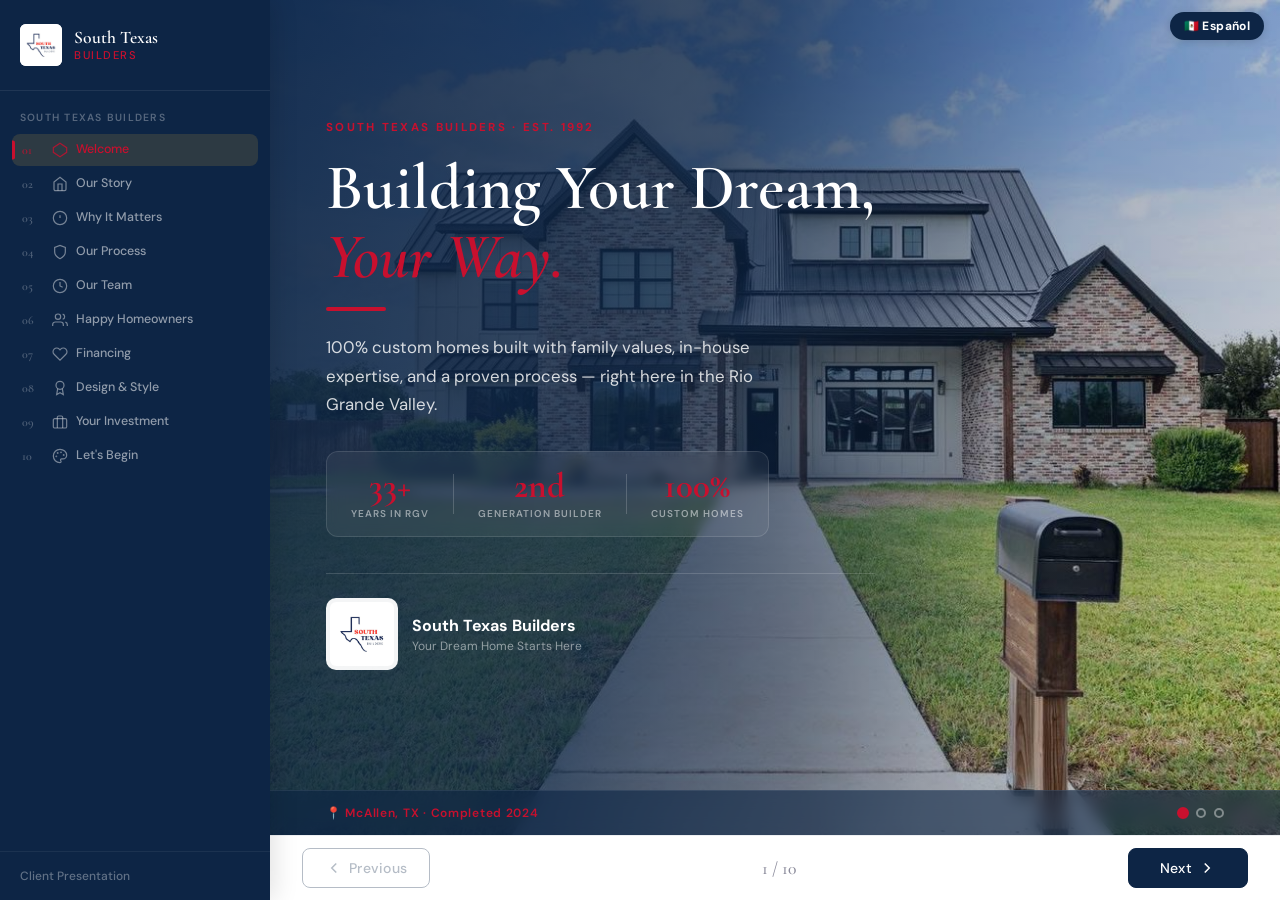
==== index.html @ c618a3b7 "Add STB Closer presentation Netlify build (baseline)" ====
<!doctype html>
<html lang="en">
  <head>
    <meta charset="UTF-8" />
    <link rel="icon" type="image/svg+xml" href="/favicon.svg" />
    <meta name="viewport" content="width=device-width, initial-scale=1.0" />
    <title>South Texas Builders — Closer Presentation</title>
    <link rel="preconnect" href="https://fonts.googleapis.com" />
    <link rel="preconnect" href="https://fonts.gstatic.com" crossorigin />
    <link href="https://fonts.googleapis.com/css2?family=Cormorant+Garamond:ital,wght@0,300;0,400;0,500;0,600;0,700;1,300;1,400;1,500&family=DM+Sans:ital,opsz,wght@0,9..40,300;0,9..40,400;0,9..40,500;0,9..40,600;0,9..40,700;1,9..40,300;1,9..40,400&display=swap" rel="stylesheet" />
    <script type="module" crossorigin src="/assets/index-ywaSgHaS.js"></script>
    <link rel="stylesheet" crossorigin href="/assets/index-CZzcom_b.css">
  </head>
  <body>
    <div id="root"></div>
  </body>
</html>
---- assets/index-CZzcom_b.css ----
:root{--navy: #0D2545;--navy-dark: #081830;--navy-light: #1B3A5C;--gold: #C8102E;--gold-light: #e0203f;--gold-pale: #fde8eb;--cream: #F5F0E8;--cream-dark: #EDE6D8;--white: #ffffff;--text-primary: #1a1a1a;--text-secondary: #4a4a5a;--text-muted: #8a8a9a;--sidebar-width: 270px;--transition: .35s cubic-bezier(.4, 0, .2, 1)}*,*:before,*:after{box-sizing:border-box;margin:0;padding:0}html,body{height:100%;width:100%;margin:0;padding:0;font-family:DM Sans,sans-serif;color:var(--text-primary);background:var(--cream);-webkit-font-smoothing:antialiased;overflow:hidden}#root{height:100%;width:100%;display:flex;overflow:hidden}h1,h2,h3,h4,h5{font-family:Cormorant Garamond,serif;font-weight:600;line-height:1.2}button{cursor:pointer;font-family:inherit}img{max-width:100%;display:block}.placeholder-img{background:linear-gradient(135deg,#d0ccc4,#bbb7ae);display:flex;align-items:center;justify-content:center;color:#6a6660;font-size:.78rem;font-weight:500;text-align:center;padding:12px;letter-spacing:.02em;border-radius:4px;border:2px solid rgba(196,154,60,.45);font-style:italic}::-webkit-scrollbar{width:6px;height:6px}::-webkit-scrollbar-track{background:transparent}::-webkit-scrollbar-thumb{background:#1b3a5c40;border-radius:3px}::-webkit-scrollbar-thumb:hover{background:#1b3a5c73}.sidebar{width:var(--sidebar-width);min-width:var(--sidebar-width);background:var(--navy);display:flex;flex-direction:column;height:100vh;overflow:hidden;box-shadow:4px 0 24px #0000001f;position:relative;z-index:10}.sidebar-brand{display:flex;align-items:center;gap:12px;padding:24px 20px;border-bottom:1px solid rgba(255,255,255,.08)}.sidebar-brand-text{display:flex;flex-direction:column}.sidebar-brand-name{font-family:Cormorant Garamond,serif;font-size:1.1rem;font-weight:600;color:var(--white);line-height:1.1}.sidebar-brand-sub{font-family:DM Sans,sans-serif;font-size:.7rem;font-weight:500;letter-spacing:.14em;text-transform:uppercase;color:var(--gold)}.sidebar-nav{flex:1;padding:20px 12px;display:flex;flex-direction:column;gap:2px;overflow-y:auto}.sidebar-nav-label{font-size:.65rem;font-weight:600;letter-spacing:.12em;text-transform:uppercase;color:#ffffff4d;padding:0 8px;margin-bottom:8px}.sidebar-item{display:flex;align-items:center;gap:8px;padding:8px 10px;background:transparent;border:none;border-radius:8px;color:#ffffff8c;text-align:left;width:100%;transition:background .2s ease,color .2s ease;position:relative;backface-visibility:hidden;-webkit-backface-visibility:hidden;-webkit-font-smoothing:antialiased}.sidebar-item:hover{background:#ffffff12;color:#ffffffd9}.sidebar-item--active{background:#c49a3c2e!important;color:var(--gold)!important}.sidebar-item--active:before{content:"";position:absolute;left:0;top:50%;transform:translateY(-50%);width:3px;height:60%;background:var(--gold);border-radius:0 2px 2px 0}.sidebar-item--done{color:#fff6}.sidebar-item-num{font-family:Cormorant Garamond,serif;font-size:.75rem;font-weight:600;opacity:.5;min-width:22px}.sidebar-item--active .sidebar-item-num{color:var(--gold);opacity:.8}.sidebar-item-icon{display:flex;align-items:center;opacity:.8}.sidebar-item-label{font-size:.78rem;font-weight:500;flex:1;line-height:1.25}.sidebar-item-check{color:var(--gold-light);display:flex;align-items:center;opacity:.7}.sidebar-footer{padding:16px 20px;border-top:1px solid rgba(255,255,255,.06)}.sidebar-footer-text{font-size:.75rem;font-weight:500;color:#ffffff59}.sidebar-footer-sub{font-size:.65rem;color:#fff3;margin-top:2px;letter-spacing:.04em}.cover-root{position:relative;width:100%;max-width:100%;flex:1;display:flex;flex-direction:column;overflow:hidden;min-height:500px;align-self:stretch}.cover-bg-slide{position:absolute;top:0;right:0;bottom:0;left:0;background-size:cover;background-position:center;transition:opacity 1.4s ease;z-index:0}.cover-overlay{position:absolute;top:0;right:0;bottom:0;left:0;background:linear-gradient(105deg,#0d2545ed,#0d2545cc 40%,#0d254559,#00000026);z-index:1}.cover-content{position:relative;z-index:2;flex:1;display:flex;align-items:center;padding:52px 56px}.cover-left-panel{max-width:560px;display:flex;flex-direction:column;gap:0}.cover-eyebrow{font-size:.72rem;font-weight:700;letter-spacing:.2em;text-transform:uppercase;color:var(--gold);margin-bottom:18px}.cover-headline{font-family:Cormorant Garamond,serif;font-size:clamp(3rem,5vw,5rem);font-weight:600;line-height:1.08;color:#fff;margin-bottom:16px}.cover-headline-red{color:var(--gold);font-style:italic}.cover-red-bar{width:60px;height:4px;background:var(--gold);border-radius:2px;margin-bottom:22px}.cover-sub{font-size:1.05rem;line-height:1.7;color:#ffffffd1;margin-bottom:32px;max-width:460px}.cover-badges{display:flex;align-items:center;gap:0;margin-bottom:36px;background:#ffffff0f;border:1px solid rgba(255,255,255,.12);border-radius:12px;padding:16px 24px;-webkit-backdrop-filter:blur(6px);backdrop-filter:blur(6px);width:fit-content}.cover-badge{display:flex;flex-direction:column;align-items:center;padding:0 20px}.cover-badge:first-child{padding-left:0}.cover-badge:last-child{padding-right:0}.cover-badge-num{font-family:Cormorant Garamond,serif;font-size:2.2rem;font-weight:700;color:var(--gold);line-height:1}.cover-badge-label{font-size:.62rem;font-weight:600;letter-spacing:.1em;text-transform:uppercase;color:#ffffff80;margin-top:4px;text-align:center;white-space:nowrap}.cover-badge-divider{width:1px;height:40px;background:#ffffff2e;margin:0 4px;flex-shrink:0}.cover-logo-area{display:flex;align-items:center;gap:14px;padding-top:24px;border-top:1px solid rgba(255,255,255,.15);margin-top:auto}.cover-logo-img{height:72px;width:72px;object-fit:contain;background:#fffffff2;border-radius:10px;padding:4px}.cover-logo-text{display:flex;flex-direction:column}.cover-brand-name{font-size:1rem;font-weight:700;color:#fff}.cover-brand-tagline{font-size:.75rem;color:#ffffff80;margin-top:2px}.cover-bottom-bar{position:relative;z-index:2;display:flex;align-items:center;justify-content:space-between;padding:14px 56px;background:#0d254599;-webkit-backdrop-filter:blur(8px);backdrop-filter:blur(8px);border-top:1px solid rgba(255,255,255,.08)}.cover-caption{font-size:.75rem;font-weight:600;letter-spacing:.06em;color:var(--gold)}.cover-dots{display:flex;align-items:center;gap:8px}.cover-dot{width:10px;height:10px;border-radius:50%;border:2px solid rgba(255,255,255,.4);background:transparent;cursor:pointer;padding:0;transition:all .3s}.cover-dot.active{background:var(--gold);border-color:var(--gold);transform:scale(1.2)}@media(max-width:900px){.cover-content{padding:32px 24px}.cover-bottom-bar{padding:12px 24px}.cover-headline{font-size:2.4rem}.cover-badges{padding:12px 16px}.cover-badge{padding:0 12px}}.legacy-root{min-height:calc(100vh - 60px)}.legacy-grid{display:grid;grid-template-columns:1fr 1fr;gap:64px;align-items:start}.legacy-body{font-size:1rem;color:var(--text-secondary);line-height:1.75;margin-bottom:16px}.legacy-quote{font-family:Cormorant Garamond,serif;font-size:1.2rem;font-style:italic;color:var(--navy);border-left:3px solid var(--gold);padding-left:20px;margin:24px 0 32px;line-height:1.5}.legacy-timeline{margin-top:8px}.legacy-milestone{display:grid;grid-template-columns:52px 20px 1fr;align-items:center;gap:12px;margin-bottom:16px}.legacy-milestone-year{font-family:Cormorant Garamond,serif;font-size:1rem;font-weight:700;color:var(--gold);text-align:right}.legacy-milestone-dot{width:10px;height:10px;border-radius:50%;background:var(--navy);border:2px solid var(--gold);justify-self:center;position:relative}.legacy-milestone-dot:before{content:"";position:absolute;top:10px;left:50%;transform:translate(-50%);width:1px;height:20px;background:#c49a3c4d}.legacy-milestone:last-child .legacy-milestone-dot:before{display:none}.legacy-milestone-label{font-size:.9rem;color:var(--text-secondary);line-height:1.4}.legacy-media{display:flex;flex-direction:column;gap:16px}.legacy-family-photo{width:100%;height:240px;font-size:.82rem;border:2px solid rgba(196,154,60,.4);border-radius:8px}.legacy-location-cards{background:var(--navy);color:#ffffffd9;border-radius:8px;padding:12px 16px;font-size:.85rem;display:flex;align-items:center;gap:10px}.legacy-location svg{stroke:var(--gold);flex-shrink:0}.legacy-location{display:flex;align-items:center;gap:10px}.legacy-home-photo{width:100%;height:200px;font-size:.82rem;border:2px solid rgba(196,154,60,.4);border-radius:8px}.legacy-founders-wrap{border-radius:14px;overflow:hidden;border:2px solid rgba(200,16,46,.25);background:linear-gradient(160deg,#0d2545,#1b3a5c 60%,#0d2545);margin-bottom:16px}.legacy-founders-photo{width:100%;height:380px;object-fit:contain;object-position:center bottom;display:block}.legacy-founders-caption{display:flex;align-items:center;justify-content:center;gap:0;padding:16px 24px;background:var(--navy)}.legacy-founder-name{display:flex;flex-direction:column;align-items:center;padding:0 20px}.legacy-founder-label{font-size:.62rem;font-weight:600;letter-spacing:.12em;text-transform:uppercase;color:#ffffff73;margin-bottom:3px}.legacy-founder-name strong{font-size:.95rem;font-weight:700;color:#fff;font-family:Cormorant Garamond,serif}.legacy-founder-divider{width:1px;height:36px;background:#ffffff26;flex-shrink:0}.legacy-founders-wrap{border-radius:16px;overflow:hidden;border:none;box-shadow:0 24px 64px #0d254526;margin-bottom:16px;background:var(--navy-dark)}.legacy-founders-img-wrap{position:relative;overflow:hidden}.legacy-founders-photo{width:100%;height:460px;object-fit:cover;object-position:center 15%;display:block;transition:transform .5s ease}.legacy-founders-wrap:hover .legacy-founders-photo{transform:scale(1.03)}.legacy-founders-overlay{position:absolute;top:0;right:0;bottom:0;left:0;background:linear-gradient(to bottom,transparent 40%,rgba(13,37,69,.7) 100%)}.legacy-founders-badge{position:absolute;bottom:14px;left:16px;right:16px}.legacy-founders-est{font-size:.68rem;font-weight:700;letter-spacing:.12em;text-transform:uppercase;color:var(--gold);background:#0d2545b3;padding:5px 12px;border-radius:20px;-webkit-backdrop-filter:blur(6px);backdrop-filter:blur(6px);border:1px solid rgba(200,16,46,.3)}.legacy-founders-caption{display:flex;align-items:center;justify-content:center;padding:14px 24px;background:var(--navy);border-radius:12px;gap:0;margin-top:8px}.legacy-founder-name{display:flex;flex-direction:column;align-items:center;padding:0 24px}.legacy-founder-label{font-size:.6rem;font-weight:600;letter-spacing:.14em;text-transform:uppercase;color:#fff6;margin-bottom:4px}.legacy-founder-name strong{font-size:1rem;font-weight:700;color:#fff;font-family:Cormorant Garamond,serif;letter-spacing:.02em}.legacy-founder-divider{width:1px;height:40px;background:#ffffff1f;flex-shrink:0}.legacy-stats-row{display:flex;align-items:center;background:var(--cream-dark);border-radius:12px;padding:16px 20px;border:1px solid rgba(13,37,69,.08)}.legacy-stat{flex:1;display:flex;flex-direction:column;align-items:center}.legacy-stat-num{font-family:Cormorant Garamond,serif;font-size:1.8rem;font-weight:700;color:var(--navy);line-height:1}.legacy-stat-label{font-size:.6rem;font-weight:600;letter-spacing:.1em;text-transform:uppercase;color:var(--text-muted);margin-top:4px;text-align:center}.legacy-stat-div{width:1px;height:32px;background:#0d25451f}.problem-root{min-height:calc(100vh - 60px)}.problem-header{margin-bottom:40px}.problem-title{line-height:1.15}.problem-title-sub{color:var(--gold)}.problem-cards{display:grid;grid-template-columns:repeat(2,1fr);gap:20px;margin-bottom:36px}.problem-card{background:var(--white);border:1px solid rgba(27,58,92,.08);border-radius:12px;padding:28px;position:relative;transition:transform .2s ease,box-shadow .2s ease;border-left:4px solid var(--navy)}.problem-card:hover{transform:translateY(-2px);box-shadow:0 8px 24px #1b3a5c1a}.problem-card-icon{color:var(--navy);margin-bottom:14px;opacity:.7}.problem-card-title{font-family:Cormorant Garamond,serif;font-size:1.4rem;font-weight:600;color:var(--navy);margin-bottom:10px}.problem-card-body{font-size:.92rem;color:var(--text-secondary);line-height:1.65;margin-bottom:14px}.problem-card-fear{display:flex;align-items:flex-start;gap:8px;font-size:.85rem;color:var(--text-muted);font-style:italic;padding-top:12px;border-top:1px solid rgba(27,58,92,.08)}.problem-card-fear svg{stroke:var(--gold);flex-shrink:0;margin-top:2px}.problem-pivot{background:var(--navy);border-radius:12px;padding:24px 32px}.problem-pivot-inner{display:flex;align-items:center;gap:20px;color:var(--white);font-size:1rem;line-height:1.6}.problem-pivot-icon{font-size:1.8rem;color:var(--gold);flex-shrink:0;font-weight:300}.problem-pivot-inner strong{color:var(--gold)}.process-root{min-height:calc(100vh - 60px)}.process-layout{display:grid;grid-template-columns:1fr 1.4fr;gap:32px;align-items:start}.process-steps{display:flex;flex-direction:column;gap:4px}.process-step-btn{display:flex;align-items:center;gap:12px;padding:14px 16px;background:transparent;border:1px solid rgba(27,58,92,.1);border-radius:8px;text-align:left;cursor:pointer;transition:all .2s ease;position:relative}.process-step-btn:hover{background:#1b3a5c0a;border-color:#1b3a5c33}.process-step-btn--active{background:var(--navy);border-color:var(--navy)}.process-step-btn--active .process-step-num,.process-step-btn--active .process-step-title,.process-step-btn--active .process-step-sub,.process-step-btn--active .process-step-arrow{color:var(--white)}.process-step-btn--active .process-step-icon svg{stroke:var(--gold)}.process-step-num{font-family:Cormorant Garamond,serif;font-size:1.1rem;font-weight:700;color:var(--gold);min-width:28px}.process-step-btn--active .process-step-num{color:var(--gold)}.process-step-icon{color:var(--navy)}.process-step-text{flex:1}.process-step-title{font-size:.92rem;font-weight:600;color:var(--navy)}.process-step-sub{font-size:.78rem;color:var(--text-muted)}.process-step-arrow{color:var(--text-muted);font-size:1.2rem}.process-detail{background:var(--white);border-radius:12px;padding:36px;border:1px solid rgba(27,58,92,.08);box-shadow:0 4px 20px #1b3a5c0f}.process-detail-header{display:flex;align-items:flex-start;gap:16px;margin-bottom:20px}.process-detail-num{font-family:Cormorant Garamond,serif;font-size:3.2rem;font-weight:700;color:#c49a3c40;line-height:1;min-width:64px}.process-detail-title{font-family:Cormorant Garamond,serif;font-size:1.8rem;font-weight:600;color:var(--navy);margin-bottom:4px}.process-detail-sub{font-size:.82rem;font-weight:600;letter-spacing:.08em;text-transform:uppercase;color:var(--gold)}.process-detail-body{font-size:1rem;color:var(--text-secondary);line-height:1.7;margin-bottom:20px;padding-bottom:20px;border-bottom:1px solid rgba(27,58,92,.07)}.process-detail-list{list-style:none;display:flex;flex-direction:column;gap:10px;margin-bottom:28px}.process-detail-list li{display:flex;align-items:center;gap:10px;font-size:.9rem;color:var(--text-primary)}.process-detail-list li svg{stroke:var(--gold);flex-shrink:0}.process-progress{display:flex;gap:8px}.process-progress-dot{width:10px;height:10px;border-radius:50%;background:#1b3a5c26;cursor:pointer;transition:background .2s ease,transform .2s ease}.process-progress-dot--done{background:var(--gold)}.process-progress-dot:hover{transform:scale(1.2)}.team-root{min-height:calc(100vh - 60px)}.team-grid{display:grid;grid-template-columns:repeat(5,1fr);gap:16px;margin-bottom:28px}.team-card{background:var(--white);border-radius:12px;overflow:hidden;border:1px solid rgba(27,58,92,.08);transition:transform .2s ease,box-shadow .2s ease}.team-card:hover{transform:translateY(-3px);box-shadow:0 10px 28px #1b3a5c1a}.team-card-top{position:relative}.team-photo{width:100%;height:260px;border-radius:0;font-size:.72rem;border:none;border-bottom:2px solid rgba(196,154,60,.3);overflow:hidden}.team-badge{position:absolute;top:10px;right:10px;color:#fff;font-size:.65rem;font-weight:700;letter-spacing:.06em;text-transform:uppercase;padding:3px 8px;border-radius:4px}.team-card-body{padding:14px 14px 16px}.team-name{font-family:Cormorant Garamond,serif;font-size:1.1rem;font-weight:600;color:var(--navy);margin-bottom:2px}.team-role{font-size:.72rem;font-weight:600;letter-spacing:.06em;text-transform:uppercase;color:var(--gold);margin-bottom:8px}.team-desc{font-size:.8rem;color:var(--text-secondary);line-height:1.55;margin-bottom:10px}.team-skills{display:flex;flex-wrap:wrap;gap:4px}.team-skill{font-size:.65rem;font-weight:500;color:var(--navy);background:var(--cream);border:1px solid rgba(27,58,92,.15);border-radius:4px;padding:2px 7px}.team-banner{background:var(--navy);border-radius:10px;padding:18px 28px;display:flex;align-items:center;gap:16px;color:#ffffffe6;font-size:.9rem}.team-banner svg{stroke:var(--gold);flex-shrink:0}.team-banner strong{color:var(--gold);margin-right:8px}.team-photo-placeholder{display:flex;align-items:center;justify-content:center;font-size:2.5rem;background:var(--cream-dark);border:2px dashed rgba(13,37,69,.15);color:#0d25454d}.proof-root{display:flex;flex-direction:column;height:100%;background:var(--cream);overflow-y:auto}.proof-hero{padding:48px 56px 32px;background:var(--navy);color:#fff}.proof-title{color:#fff!important}.proof-subtitle{color:#ffffffb3!important;max-width:600px}.proof-stats{display:flex;gap:40px;margin-top:28px}.proof-stat{display:flex;flex-direction:column}.proof-stat-num{font-family:Cormorant Garamond,serif;font-size:2.8rem;font-weight:700;color:var(--gold);line-height:1}.proof-stat-label{font-size:.7rem;font-weight:600;letter-spacing:.12em;text-transform:uppercase;color:#ffffff80;margin-top:4px}.proof-gallery{display:grid;grid-template-columns:repeat(3,1fr);gap:4px;padding:4px;background:var(--cream)}.proof-gallery-item{position:relative;overflow:hidden;cursor:pointer}.proof-gallery-img-wrap{position:relative;aspect-ratio:3/4;overflow:hidden}.proof-gallery-img{width:100%;height:100%;object-fit:cover;object-position:center center;transition:transform .5s ease;display:block}.proof-gallery-item:hover .proof-gallery-img{transform:scale(1.06)}.proof-gallery-overlay{position:absolute;top:0;right:0;bottom:0;left:0;background:linear-gradient(to bottom,transparent 50%,rgba(13,37,69,.75) 100%);transition:opacity .3s}.proof-gallery-caption{position:absolute;bottom:0;left:0;right:0;padding:16px 14px 14px;z-index:2}.proof-gallery-label{font-size:.75rem;font-weight:600;color:#fff;line-height:1.4;display:block}.proof-banner{padding:24px 56px;background:#fff;border-top:1px solid rgba(13,37,69,.08)}.proof-banner-inner{display:flex;align-items:center;gap:20px;max-width:800px}.proof-banner-icon{font-size:2rem;flex-shrink:0}.proof-banner-inner strong{font-size:1rem;font-weight:700;color:var(--navy);display:block;margin-bottom:4px}.proof-banner-inner p{font-size:.9rem;color:var(--text-muted);margin:0}@media(max-width:900px){.proof-hero{padding:32px 24px 24px}.proof-gallery{grid-template-columns:repeat(2,1fr)}.proof-gallery-img-wrap{height:220px}.proof-banner{padding:20px 24px}}.financing-root{min-height:calc(100vh - 60px)}.financing-layout{display:grid;grid-template-columns:1.1fr 1fr;gap:40px;align-items:start}.financing-sub-head{font-family:Cormorant Garamond,serif;font-size:1.4rem;font-weight:600;color:var(--navy);margin-bottom:16px}.financing-partners{margin-bottom:32px}.financing-partner-cards{display:flex;flex-direction:column;gap:12px;margin-bottom:12px}.financing-partner-card{display:flex;gap:14px;background:var(--white);border-radius:10px;padding:16px;border:1px solid rgba(27,58,92,.1);align-items:flex-start}.financing-partner-logo{width:112px;height:112px;border-radius:50%;flex-shrink:0;border:2px solid rgba(196,154,60,.4);overflow:hidden;object-fit:cover;object-position:center top;display:block}.financing-partner-info{flex:1}.financing-partner-info strong{display:block;font-size:.95rem;font-weight:600;color:var(--navy);margin-bottom:2px}.financing-partner-info span{display:block;font-size:.72rem;color:var(--gold);font-weight:500;letter-spacing:.04em;margin-bottom:6px}.financing-partner-info p{font-size:.82rem;color:var(--text-secondary);line-height:1.5}.financing-note{font-size:.82rem;color:var(--text-muted);font-style:italic;border-left:2px solid var(--gold);padding-left:12px}.financing-draw-intro{font-size:.9rem;color:var(--text-secondary);line-height:1.65;margin-bottom:16px}.financing-draw-steps{display:flex;flex-direction:column;gap:10px}.financing-draw-step{display:grid;grid-template-columns:24px 1fr 52px;align-items:center;gap:12px}.financing-draw-num{font-family:Cormorant Garamond,serif;font-size:1rem;font-weight:700;color:var(--gold);text-align:center}.financing-draw-bar-wrap{flex:1}.financing-draw-label{font-size:.8rem;color:var(--text-primary);margin-bottom:4px}.financing-draw-bar{height:6px;background:#1b3a5c1a;border-radius:3px;overflow:hidden}.financing-draw-fill{height:100%;background:linear-gradient(90deg,var(--navy),var(--navy-light));border-radius:3px}.financing-draw-pct{font-size:.78rem;color:var(--gold);font-weight:600;text-align:right}.financing-loan-cards{display:flex;flex-direction:column;gap:12px;margin-bottom:20px}.financing-loan-card{background:var(--white);border-radius:10px;padding:16px 18px;border:1px solid rgba(27,58,92,.08)}.financing-loan-header{display:flex;align-items:center;justify-content:space-between;margin-bottom:6px}.financing-loan-title{font-family:Cormorant Garamond,serif;font-size:1.1rem;font-weight:600;color:var(--navy)}.financing-loan-best{font-size:.68rem;font-weight:600;color:var(--gold);background:#c49a3c1a;border:1px solid rgba(196,154,60,.3);padding:2px 8px;border-radius:4px;white-space:nowrap}.financing-loan-desc{font-size:.85rem;color:var(--text-secondary);line-height:1.55}.financing-promise{background:var(--navy);border-radius:10px;padding:18px 20px;display:flex;gap:14px;align-items:flex-start;color:#ffffffe6}.financing-promise svg{stroke:var(--gold);flex-shrink:0;margin-top:2px}.financing-promise strong{display:block;color:var(--gold);font-size:.9rem;margin-bottom:4px}.financing-promise p{font-size:.83rem;line-height:1.5;color:#ffffffbf}.calc-divider{display:flex;align-items:center;gap:16px;margin:44px 0 32px}.calc-divider-line{flex:1;height:1px;background:#1b3a5c26}.calc-divider-label{font-size:.72rem;font-weight:600;letter-spacing:.12em;text-transform:uppercase;color:var(--gold);white-space:nowrap;padding:4px 14px;border:1px solid rgba(196,154,60,.3);border-radius:20px;background:#c49a3c0f}.calc-root{margin-top:0}.calc-intro{font-size:.88rem;color:var(--text-secondary);line-height:1.65;margin-bottom:24px;max-width:680px}.calc-section{margin-bottom:28px}.calc-section-label{font-size:.72rem;font-weight:600;text-transform:uppercase;letter-spacing:.1em;color:var(--text-muted);margin-bottom:12px;display:flex;align-items:center;gap:10px}.calc-section-label:after{content:"";flex:1;height:1px;background:#1b3a5c1a}.calc-pkg-cards{display:grid;grid-template-columns:repeat(4,1fr);gap:10px;padding-top:32px;align-items:end}.calc-pkg-card{border:1.5px solid rgba(27,58,92,.15);border-radius:8px;padding:14px 14px 12px;cursor:pointer;transition:all .15s;background:var(--white);position:relative}.calc-pkg-card:hover{border-color:var(--navy);background:#f7f4ee}.calc-pkg-card.active{border-color:var(--navy);border-width:2px;background:#f7f4ee}.calc-pkg-card.popular{border-color:var(--red)!important;border-width:2.5px!important;background:#fff5f4!important;box-shadow:0 6px 20px #b5291e2e;margin-top:28px}.calc-pop-badge{position:absolute;top:-26px;left:50%;transform:translate(-50%);background:var(--navy);color:#fff;font-size:.75rem;font-weight:800;letter-spacing:.06em;text-transform:uppercase;padding:6px 18px;border-radius:20px;white-space:nowrap;box-shadow:0 3px 12px #0f1f3d73;-webkit-print-color-adjust:exact;print-color-adjust:exact;z-index:2}.calc-pkg-check{position:absolute;top:8px;right:8px;width:16px;height:16px;border-radius:50%;background:var(--navy);display:flex;align-items:center;justify-content:center}.calc-pkg-check svg{width:9px;height:9px}.calc-pkg-name{font-size:.82rem;font-weight:600;color:var(--navy);margin-bottom:4px;margin-top:6px;line-height:1.3}.calc-pkg-rate{font-family:Cormorant Garamond,serif;font-size:1.3rem;color:var(--red);line-height:1}.calc-pkg-rate span{font-family:IBM Plex Sans,sans-serif;font-size:.72rem;color:var(--text-muted)}.calc-lender-cards{display:grid;grid-template-columns:repeat(3,1fr);gap:10px;margin-bottom:10px}.calc-lender-card{border:1.5px solid rgba(27,58,92,.15);border-radius:8px;padding:14px;cursor:pointer;transition:all .15s;background:var(--white);position:relative}.calc-lender-card:hover{border-color:var(--navy);background:#f7f4ee}.calc-lender-card.active{border-color:var(--navy);border-width:2px;background:#f7f4ee}.calc-lender-check{position:absolute;top:8px;right:8px;width:16px;height:16px;border-radius:50%;background:var(--navy);display:flex;align-items:center;justify-content:center}.calc-lender-check svg{width:9px;height:9px}.calc-lender-name{font-size:.88rem;font-weight:600;color:var(--navy);margin-bottom:8px}.calc-lender-rates{display:flex;gap:14px;margin-bottom:8px}.calc-lender-rate-lbl{display:block;font-size:.65rem;text-transform:uppercase;letter-spacing:.06em;color:var(--text-muted);margin-bottom:1px}.calc-lender-rate-val{font-family:Cormorant Garamond,serif;font-size:1.2rem;line-height:1}.calc-lender-rate-val.construction{color:var(--red)}.calc-lender-rate-val.permanent{color:#1a5c2e}.calc-lender-note{font-size:.72rem;color:var(--text-muted);line-height:1.5;border-top:1px solid rgba(27,58,92,.08);padding-top:6px}.calc-rate-legend{display:flex;gap:16px;padding:10px 14px;background:#f7f4ee;border:1px solid rgba(27,58,92,.1);border-radius:6px;flex-wrap:wrap}.calc-rate-leg-item{display:flex;align-items:center;gap:7px;font-size:.78rem;color:var(--text-muted)}.calc-rate-dot{width:8px;height:8px;border-radius:50%;flex-shrink:0}.calc-rate-dot.construction{background:var(--red)}.calc-rate-dot.permanent{background:#1a5c2e}.calc-add-bar{display:flex;justify-content:flex-end;margin-bottom:12px}.calc-btn-add{font-family:inherit;font-size:.8rem;font-weight:500;color:var(--navy);background:#f7f4ee;border:1px solid rgba(27,58,92,.2);border-radius:6px;padding:7px 16px;cursor:pointer;transition:all .15s}.calc-btn-add:hover{background:#ede7db;border-color:var(--navy)}.calc-opts{display:grid;grid-template-columns:repeat(auto-fit,minmax(320px,1fr));gap:20px}.calc-opt-panel{border:1px solid rgba(27,58,92,.15);border-radius:10px;overflow:hidden}.calc-opt-head{background:var(--navy);padding:14px 18px;display:flex;align-items:center;gap:12px}.calc-opt-letter{font-family:Cormorant Garamond,serif;font-size:2rem;color:#f5f0e8;line-height:1;flex-shrink:0}.calc-opt-hf{flex:1}.calc-opt-name{font-family:inherit;font-size:.82rem;font-weight:500;color:#fff;background:transparent;border:none;border-bottom:1px solid rgba(255,255,255,.2);width:100%;padding:2px 0 4px;outline:none;margin-bottom:6px}.calc-opt-name::placeholder{color:#ffffff4d}.calc-opt-sq-row{display:flex;align-items:center;gap:8px}.calc-opt-sq{font-family:inherit;font-size:.78rem;color:#ffffffbf;background:transparent;border:none;border-bottom:1px solid rgba(255,255,255,.15);width:90px;text-align:right;padding:2px 0;outline:none}.calc-opt-sq::placeholder{color:#ffffff40}.calc-opt-sq-lbl{font-size:.72rem;color:#fff6}.calc-opt-rm{background:none;border:none;color:#ffffff40;font-size:1rem;cursor:pointer;padding:2px 4px;transition:color .15s}.calc-opt-rm:hover{color:#ff8080}.calc-opt-body{padding:18px 20px;background:var(--white)}.calc-blk{margin-bottom:16px}.calc-blk-ttl{font-size:.65rem;font-weight:600;text-transform:uppercase;letter-spacing:.09em;color:var(--text-muted);border-bottom:1px solid rgba(27,58,92,.08);padding-bottom:5px;margin-bottom:10px}.calc-irow{display:flex;align-items:center;justify-content:space-between;padding:4px 0;gap:8px}.calc-irow-lbl{font-size:.82rem;color:var(--text-primary);line-height:1.35;flex:1}.calc-irow-lbl small{display:block;font-size:.68rem;color:var(--text-muted)}.calc-irow-lbl.dim{color:var(--text-muted);font-size:.78rem}.calc-val-disp{font-size:.82rem;font-weight:500;color:var(--navy);background:#f7f4ee;border:1px solid rgba(27,58,92,.1);border-radius:5px;padding:4px 10px;min-width:90px;text-align:right;white-space:nowrap}.calc-id-wrap{position:relative;display:inline-block}.calc-id-wrap:before{content:"$";position:absolute;left:8px;top:50%;transform:translateY(-50%);font-size:.75rem;color:var(--text-muted);pointer-events:none}.calc-id-wrap input{font-family:inherit;font-size:.82rem;color:var(--text-primary);border:1px solid rgba(27,58,92,.2);border-radius:5px;padding:5px 8px 5px 18px;width:110px;text-align:right;background:#f7f4ee;outline:none;transition:border-color .15s}.calc-id-wrap input:focus{border-color:var(--red);background:#fff}.calc-ip-wrap{position:relative;display:inline-block}.calc-ip-wrap:after{content:"%";position:absolute;right:8px;top:50%;transform:translateY(-50%);font-size:.75rem;color:var(--text-muted);pointer-events:none}.calc-ip-wrap input{font-family:inherit;font-size:.82rem;color:var(--text-primary);border:1px solid rgba(27,58,92,.2);border-radius:5px;padding:5px 22px 5px 8px;width:72px;text-align:right;background:#f7f4ee;outline:none;transition:border-color .15s}.calc-ip-wrap input:focus{border-color:var(--red);background:#fff}.calc-rate-row{display:flex;align-items:center;gap:8px}.calc-rate-chip{font-size:.75rem;font-weight:600;padding:3px 8px;border-radius:5px;white-space:nowrap}.calc-rate-chip.construction{background:#f8ece9;color:#8a1e16}.calc-rate-chip.permanent{background:#e8f5ed;color:#1a5c2e}.calc-cr{display:flex;justify-content:space-between;align-items:baseline;padding:5px 0;border-bottom:1px solid rgba(27,58,92,.07)}.calc-cr:last-child{border-bottom:none}.calc-cr-lbl{font-size:.78rem;color:var(--text-muted);line-height:1.35}.calc-cr-lbl small{display:block;font-size:.65rem;color:#b0a898}.calc-cr-val{font-size:.82rem;font-weight:500;color:var(--text-primary)}.calc-cr-val.big{font-size:.9rem;color:var(--navy)}.calc-down-strip{display:flex;justify-content:space-between;align-items:center;background:#f5ead4;border:1px solid rgba(196,154,60,.4);border-radius:7px;padding:10px 15px;margin:14px 0}.calc-ds-lbl{font-size:.8rem;font-weight:600;color:#7a5e18}.calc-down-strip small{display:block;font-size:.68rem;color:#8a6010;margin-top:2px}.calc-ds-val{font-family:Cormorant Garamond,serif;font-size:1.5rem;color:#7a5e18;font-weight:600}.calc-mo-box{background:var(--navy);border-radius:8px;padding:15px 17px}.calc-mo-lbl{font-size:.65rem;font-weight:600;text-transform:uppercase;letter-spacing:.09em;color:#fff6;margin-bottom:2px}.calc-mo-total{font-family:Cormorant Garamond,serif;font-size:2.2rem;color:#f5f0e8;line-height:1;margin-bottom:10px}.calc-mo-rows{border-top:1px solid rgba(255,255,255,.1);padding-top:9px}.calc-mo-row{display:flex;justify-content:space-between;padding:3px 0}.calc-mo-row span:first-child{font-size:.75rem;color:#ffffff80}.calc-mo-row span:last-child{font-size:.75rem;color:#ffffffe0;font-weight:500}.calc-draw-sec{margin:28px 0;background:var(--white);border:1px solid rgba(27,58,92,.12);border-radius:10px;padding:22px 24px}.calc-draw-ttl{font-family:Cormorant Garamond,serif;font-size:1.25rem;font-weight:600;color:var(--navy);margin-bottom:6px}.calc-draw-note{font-size:.82rem;color:var(--text-secondary);line-height:1.65;margin-bottom:14px}.calc-draw-tbl{width:100%;border-collapse:collapse;font-size:.82rem}.calc-draw-tbl th{text-align:left;font-size:.65rem;font-weight:600;text-transform:uppercase;letter-spacing:.08em;color:var(--text-muted);padding:5px 10px;border-bottom:1px solid rgba(27,58,92,.15)}.calc-draw-tbl td{padding:7px 10px;border-bottom:1px solid rgba(27,58,92,.06);color:var(--text-primary);vertical-align:middle}.calc-draw-tbl td:not(:first-child){text-align:right}.calc-draw-tbl tr:last-child td{border-bottom:none}.draw-hi td{background:#f7f4ee;font-weight:600;color:var(--navy);-webkit-print-color-adjust:exact;print-color-adjust:exact}.calc-draw-rate-note{font-size:.75rem;color:var(--text-muted);margin-top:10px;line-height:1.55}.calc-draw-rate-note strong{color:var(--red)}.calc-disclaimer{font-size:.72rem;color:var(--text-muted);line-height:1.65;border-top:1px solid rgba(27,58,92,.1);padding-top:16px;margin-top:8px}.calc-rates-inline{display:flex;gap:20px;flex-wrap:wrap;background:var(--white);border:1px solid rgba(27,58,92,.15);border-radius:10px;padding:20px 24px}.calc-rate-inline-item{display:flex;align-items:center;gap:16px;flex:1;min-width:240px}.calc-rate-inline-label{display:flex;align-items:center;gap:8px;font-size:.85rem;font-weight:500;color:var(--navy);flex:1}.calc-rate-inline-label small{display:block;font-size:.7rem;color:var(--text-muted);font-weight:400;margin-top:1px}.calc-topbar{display:flex;align-items:flex-end;justify-content:space-between;gap:16px;margin-bottom:20px;flex-wrap:wrap}.calc-customer-field{display:flex;flex-direction:column;gap:4px}.calc-customer-field label{font-size:.7rem;font-weight:600;text-transform:uppercase;letter-spacing:.1em;color:var(--text-muted)}.calc-customer-input{font-family:inherit;font-size:.9rem;color:var(--navy);border:1px solid rgba(27,58,92,.2);border-radius:6px;padding:8px 14px;background:var(--white);outline:none;min-width:240px;transition:border-color .15s}.calc-customer-input:focus{border-color:var(--red)}.calc-customer-input::placeholder{color:var(--text-muted)}.calc-print-btn{font-family:inherit;font-size:.85rem;font-weight:600;color:#fff;background:var(--navy);border:none;border-radius:7px;padding:10px 20px;cursor:pointer;transition:background .15s;white-space:nowrap}.calc-print-btn:hover{background:#1a2f52}.calc-pkg-rate-edit{display:flex;align-items:center;gap:3px;margin-top:6px}.calc-pkg-rate-prefix{font-family:Cormorant Garamond,serif;font-size:1.1rem;color:var(--red)}.calc-pkg-custom-rate{font-family:Cormorant Garamond,serif;font-size:1.3rem;color:var(--red);width:60px;border:none;border-bottom:1.5px dashed rgba(181,41,30,.4);background:transparent;outline:none;text-align:center;padding:0 2px}.calc-pkg-custom-rate::placeholder{color:#b5291e4d}.calc-pkg-rate-suffix{font-size:.7rem;color:var(--text-muted)}.calc-print-header{display:none}@media print{@page{margin:.5in .6in;size:letter}.calc-print-header{display:block!important;margin-bottom:20px;padding-bottom:14px;border-bottom:3px solid #0f1f3d;-webkit-print-color-adjust:exact;print-color-adjust:exact}.calc-print-logo-row{display:flex;align-items:center;gap:12px;margin-bottom:8px}.calc-print-logo-box{width:40px;height:40px;background:#0f1f3d!important;color:#f5f0e8!important;font-size:13px;font-weight:800;display:flex;align-items:center;justify-content:center;border-radius:4px;-webkit-print-color-adjust:exact;print-color-adjust:exact}.calc-print-company{font-size:15px;font-weight:700;color:#0f1f3d}.calc-print-tagline{font-size:10px;font-weight:600;text-transform:uppercase;letter-spacing:.1em;color:#b5291e}.calc-print-customer{font-size:24px;font-weight:900;color:#0f1f3d;margin-bottom:8px;letter-spacing:-.01em;line-height:1.2}.calc-print-meta{display:flex;gap:20px;flex-wrap:wrap;font-size:11px;color:#6b6560}.calc-print-meta strong{color:#1a1a1a}.app-layout>:not(.main-content){display:none!important}.nav-controls,.section-eyebrow,.section-title,.gold-line,.section-subtitle,.financing-layout,.calc-divider,.calc-print-btn,.calc-opt-rm,.calc-btn-add,.calc-add-bar{display:none!important}.calc-topbar:before{content:none!important}body{background:#fff!important;font-size:11px}.main-content,.section-wrapper,.section-container{padding:0!important}.calc-root{padding:0}.calc-opts{grid-template-columns:repeat(auto-fit,minmax(280px,1fr))!important}.calc-opt-panel{break-inside:avoid}.calc-pkg-cards{grid-template-columns:repeat(4,1fr)!important}.calc-mo-box,.calc-opt-head,.calc-down-strip,.draw-hi td,.calc-pop-badge,.calc-pkg-card.popular,.calc-rate-chip{-webkit-print-color-adjust:exact;print-color-adjust:exact}input,textarea{border:none!important;background:transparent!important}.calc-ip-wrap:after{display:none}.calc-id-wrap:before{display:none}}.cover-rep-phone{font-size:.8rem;color:var(--text-muted);margin-top:2px}.calc-draw-sec{background:#fff;border:1px solid #e2e8f0;border-radius:12px;padding:20px;margin-bottom:16px;box-shadow:0 2px 12px #0000000f}.calc-draw-ttl{font-size:14px;font-weight:800;color:#0d2545;margin-bottom:14px;text-transform:uppercase;letter-spacing:.08em;border-bottom:2px solid #C8102E;padding-bottom:8px;display:inline-block}.draw-block{border-radius:8px;overflow:hidden;margin-bottom:12px;border:1px solid #e2e8f0;box-shadow:0 1px 4px #0000000d}.draw-block-head{background:#0d2545;color:#fff;font-size:11px;font-weight:700;text-transform:uppercase;letter-spacing:.08em;padding:9px 14px}.draw-block-highlight .draw-block-head{background:#c8102e}.draw-tbl{width:100%;border-collapse:collapse;font-size:12px}.draw-tbl th{font-size:9px;font-weight:700;text-transform:uppercase;letter-spacing:.08em;color:#888;padding:7px 12px;border-bottom:1px solid #eee;text-align:left;background:#f8fafc}.draw-tbl td{padding:6px 12px;border-bottom:1px solid #f0f0f0;font-size:12px;color:#444}.draw-tbl td:not(:first-child){text-align:right;font-variant-numeric:tabular-nums}.draw-row-last td{font-weight:700;color:#0d2545;background:#f8fafc}.draw-row-total td{background:#eef2fa;font-weight:700;color:#0d2545;font-size:12px;padding:7px 12px}.draw-row-total td:not(:first-child){text-align:right}.draw-row-sub td{background:#fff5f5;color:#c8102e;font-weight:600;font-size:12px;padding:6px 12px;border-bottom:none}.draw-row-sub td:not(:first-child){text-align:right}.draw-summary{padding:10px 14px;background:#fff}.draw-sum-row{display:flex;justify-content:space-between;align-items:center;padding:5px 0;font-size:12px;color:#555;border-bottom:1px solid #f5f5f5}.draw-sum-row span:last-child{font-weight:600;color:#1a1a1a;font-variant-numeric:tabular-nums}.draw-sum-divider{border-top:2px solid #ddd!important;margin-top:6px;padding-top:8px!important}.draw-sum-row.dim{opacity:.65}.draw-sum-row.dim span{font-size:11px}.draw-sum-total{border-top:2px solid #0D2545!important;margin-top:4px;padding-top:10px!important}.draw-sum-total span{font-weight:800!important;font-size:14px!important;color:#0d2545!important}.draw-mo-total{font-size:36px;font-weight:900;color:#c8102e;text-align:center;padding:12px 0 6px;letter-spacing:-1px;line-height:1}.draw-mo-total span{font-size:16px;font-weight:500;color:#999;margin-left:2px}.draw-note{font-size:10px;color:#bbb;line-height:1.5;margin-top:10px;font-style:italic;text-align:center}.design-root{min-height:calc(100vh - 60px);display:flex;flex-direction:column}.design-layout{display:grid;grid-template-columns:1fr 1fr;gap:32px;margin-bottom:36px}.design-panel-head{font-family:Cormorant Garamond,serif;font-size:1.35rem;font-weight:600;color:var(--navy);margin-bottom:14px}.design-style-tabs{display:flex;flex-wrap:wrap;gap:6px;margin-bottom:16px}.design-style-tab{padding:6px 14px;border-radius:20px;border:1.5px solid rgba(27,58,92,.2);background:transparent;font-size:.82rem;font-weight:500;color:var(--navy);cursor:pointer;transition:all .2s ease}.design-style-tab:hover{background:#1b3a5c0d}.design-style-tab--active{background:var(--navy);color:var(--white);border-color:var(--navy)}.design-style-detail{background:var(--white);border-radius:10px;overflow:hidden;border:1px solid rgba(27,58,92,.08)}.design-style-img{width:100%;height:180px;border-radius:0;border:none;border-bottom:2px solid rgba(196,154,60,.4);font-size:.78rem}.design-style-name{font-family:Cormorant Garamond,serif;font-size:1.4rem;font-weight:600;color:var(--navy);padding:14px 16px 4px}.design-style-desc{font-size:.88rem;color:var(--text-secondary);line-height:1.6;padding:0 16px 12px}.design-style-tags{display:flex;flex-wrap:wrap;gap:6px;padding:0 16px 16px}.design-style-tag{font-size:.72rem;font-weight:500;color:var(--navy);background:var(--cream);border:1px solid rgba(27,58,92,.15);border-radius:4px;padding:3px 9px}.design-interior-grid{display:grid;grid-template-columns:1fr 1fr;gap:10px;margin-bottom:14px}.design-interior-img{width:100%;height:120px;border-radius:6px;font-size:.7rem;border:1.5px solid rgba(196,154,60,.4)}.design-selections-cta{background:var(--navy);border-radius:8px;padding:14px 16px;display:flex;gap:12px;align-items:flex-start;color:#ffffffe6;font-size:.85rem}.design-selections-cta svg{stroke:var(--gold);flex-shrink:0;margin-top:2px}.design-selections-cta strong{display:block;color:var(--gold);margin-bottom:2px}.design-selections-cta p{font-size:.8rem;color:#ffffffb3;line-height:1.45}.design-floor-section{border-top:1px solid rgba(27,58,92,.1);padding-top:28px}.design-floor-grid{display:grid;grid-template-columns:repeat(3,1fr);gap:16px;margin-bottom:12px}.design-floor-img{width:100%;height:180px;border-radius:8px;font-size:.78rem;border:1.5px solid rgba(196,154,60,.4)}.design-floor-note{font-size:.82rem;color:var(--text-muted);font-style:italic;text-align:center}.design-portal-cta{margin:32px 0 8px;background:linear-gradient(135deg,var(--navy) 0%,#0D2545 100%);border-radius:16px;padding:32px 40px}.design-portal-inner{display:flex;align-items:center;justify-content:space-between;gap:32px}.design-portal-title{font-family:Cormorant Garamond,serif;font-size:1.6rem;font-weight:600;color:#fff;margin-bottom:8px}.design-portal-sub{font-size:.9rem;color:#ffffffa6;line-height:1.6;max-width:480px}.design-portal-btn{display:flex;align-items:center;white-space:nowrap;background:var(--gold);color:#fff;font-size:1rem;font-weight:700;padding:16px 28px;border-radius:10px;text-decoration:none;transition:all .2s;flex-shrink:0;box-shadow:0 8px 24px #c8102e4d}.design-portal-btn:hover{transform:translateY(-2px);box-shadow:0 12px 32px #c8102e66}@media(max-width:900px){.design-portal-inner{flex-direction:column}.design-portal-btn{width:100%;justify-content:center}}.design-main-layout{display:grid;grid-template-columns:1fr 1fr;gap:24px;margin:0 0 32px;order:3;flex-shrink:0}.design-meeting-card,.design-portal-preview{background:#fff;border-radius:16px;padding:28px;border:1px solid rgba(13,37,69,.08);box-shadow:0 4px 20px #0d25450f;height:100%}.design-meeting-badge{font-size:.62rem;font-weight:700;letter-spacing:.15em;text-transform:uppercase;color:var(--gold);background:#c8102e14;padding:4px 10px;border-radius:20px;display:inline-block;margin-bottom:12px}.design-meeting-title{font-family:Cormorant Garamond,serif;font-size:1.5rem;font-weight:600;color:var(--navy);margin-bottom:10px}.design-meeting-sub{font-size:.88rem;color:var(--text-secondary);line-height:1.65;margin-bottom:20px}.design-architects{display:flex;flex-direction:column;gap:12px;margin-bottom:20px}.design-architect-card{display:flex;align-items:center;gap:12px;padding:10px 14px;background:var(--cream);border-radius:10px}.design-architect-photo{width:44px;height:44px;border-radius:50%;background:var(--cream-dark);display:block;object-fit:cover;object-position:center top;border:2px solid rgba(13,37,69,.1);flex-shrink:0}.design-architect-info{display:flex;flex-direction:column}.design-architect-info strong{font-size:.9rem;font-weight:700;color:var(--navy)}.design-architect-info span{font-size:.75rem;color:var(--text-muted)}.design-meeting-features{display:flex;flex-direction:column;gap:10px}.design-meeting-feature{display:flex;gap:10px;align-items:flex-start;font-size:.85rem;color:var(--text-secondary)}.design-meeting-feature p{margin:0}.design-portal-preview-header{margin-bottom:16px}.design-portal-screenshot{background:var(--navy);border-radius:10px;height:160px;display:flex;align-items:center;justify-content:center;margin-bottom:16px;overflow:hidden}.design-portal-screen-placeholder{display:flex;flex-direction:column;align-items:center}.design-portal-features{display:flex;flex-direction:column;gap:8px;margin-bottom:20px}.design-portal-feature{display:flex;gap:10px;align-items:flex-start;font-size:.82rem;color:var(--text-secondary)}.design-portal-feature p{margin:0}.design-portal-btn{display:flex;align-items:center;justify-content:center;background:var(--navy);color:#fff;font-size:.9rem;font-weight:700;padding:14px 24px;border-radius:10px;text-decoration:none;transition:all .2s;width:100%}.design-portal-btn:hover{background:var(--navy-dark);transform:translateY(-1px)}.design-app-showcase{margin:8px 0 32px;min-height:490px;display:grid;grid-template-columns:minmax(280px,.75fr) minmax(560px,1.25fr);align-items:center;gap:38px;padding:40px;overflow:hidden;color:var(--white);background:var(--navy);border-radius:10px;box-shadow:0 12px 34px #0d254529;order:1;flex-shrink:0}.design-app-copy{position:relative;z-index:2}.design-app-copy h3{max-width:470px;margin:4px 0 16px;color:var(--white);font-family:Cormorant Garamond,serif;font-size:2.15rem;line-height:1.05;font-weight:700}.design-app-copy>p{max-width:490px;margin:0;color:#ffffffb8;font-size:.9rem;line-height:1.7}.design-app-benefits{margin-top:22px;display:grid;gap:11px}.design-app-benefits div{display:flex;align-items:center;gap:10px;color:#ffffffe6;font-size:.82rem;font-weight:600}.design-app-benefits span{width:23px;height:23px;display:inline-grid;place-items:center;flex:0 0 23px;color:var(--navy);background:var(--gold);border-radius:50%;font-size:.72rem;font-weight:900}.design-device-stage{position:relative;min-height:420px}.design-web-device{position:absolute;top:20px;right:45px;width:min(610px,92%);overflow:hidden;background:#eef1f6;border:6px solid #f7f8fa;border-radius:12px;box-shadow:0 24px 52px #00000057}.design-web-bar{height:28px;padding:0 10px;display:flex;align-items:center;gap:5px;color:#7d8798;background:#f7f8fa;font-size:.56rem;font-weight:700}.design-web-bar>span{width:7px;height:7px;border-radius:50%;background:#cfd4dc}.design-web-bar div{margin-left:8px}.design-web-screen{height:330px;overflow:hidden;background:#eef1f6}.design-web-screen iframe{width:920px;height:660px;display:block;border:0;pointer-events:none;transform:scale(.62);transform-origin:top left}.design-phone-device{position:absolute;right:0;bottom:0;width:174px;height:355px;padding:16px 7px 20px;overflow:hidden;background:#101722;border:3px solid #d9dee6;border-radius:28px;box-shadow:0 22px 42px #0000006b}.design-phone-speaker{position:absolute;top:7px;left:50%;width:44px;height:4px;z-index:2;background:#505967;border-radius:5px;transform:translate(-50%)}.design-phone-screen{width:100%;height:100%;overflow:hidden;background:#eef1f6;border-radius:17px}.design-phone-screen iframe{width:390px;height:760px;display:block;border:0;pointer-events:none;transform:scale(.4);transform-origin:top left}.design-phone-home{position:absolute;left:50%;bottom:7px;width:48px;height:3px;background:#8a929e;border-radius:5px;transform:translate(-50%)}.design-demo{margin:8px 0 32px;overflow:hidden;background:var(--white);border:1px solid rgba(13,37,69,.1);border-radius:10px;box-shadow:0 8px 28px #0d254514;order:2;flex-shrink:0}.design-demo-header{padding:20px 24px;display:flex;align-items:center;justify-content:space-between;gap:24px;background:var(--navy)}.design-demo-header h3{margin:0 0 5px;color:var(--white);font-family:Cormorant Garamond,serif;font-size:1.45rem;font-weight:700}.design-demo-header p{max-width:680px;margin:0;color:#ffffffa6;font-size:.82rem;line-height:1.55}.design-demo-actions{display:flex;gap:8px;flex-shrink:0}.design-demo-actions button,.design-demo-actions a{min-height:38px;padding:8px 11px;display:inline-flex;align-items:center;justify-content:center;color:var(--white);font:inherit;font-size:.75rem;font-weight:700;text-decoration:none;cursor:pointer;background:#ffffff1a;border:1px solid rgba(255,255,255,.28);border-radius:6px}.design-demo-actions button:hover,.design-demo-actions a:hover{background:#ffffff2e}.design-demo-screen{min-height:760px;padding:18px;background:#dfe4ec}.design-demo-screen iframe{width:min(760px,100%);height:760px;margin:0 auto;display:block;background:#eef1f6;border:0;border-radius:8px;box-shadow:0 10px 24px #0d254524}.design-interiors{margin-top:8px;order:4;flex-shrink:0}.design-interior-row{display:grid;grid-template-columns:repeat(5,1fr);gap:8px;margin-top:12px}.design-interior-photo{height:180px;border-radius:10px;overflow:hidden;background-size:cover;background-position:center}@media(max-width:900px){.design-main-layout{grid-template-columns:1fr}.design-interior-row{grid-template-columns:repeat(2,1fr)}.design-app-showcase{grid-template-columns:1fr;padding:30px}.design-device-stage{min-height:390px}.design-demo-header{align-items:flex-start;flex-direction:column}.design-demo-actions{width:100%}.design-demo-actions button,.design-demo-actions a{flex:1}}@media(max-width:600px){.design-app-showcase{padding:24px 18px}.design-app-copy h3{font-size:1.8rem}.design-device-stage{min-height:310px}.design-web-device{top:10px;right:15px;width:100%}.design-web-screen{height:245px}.design-web-screen iframe{transform:scale(.48)}.design-phone-device{width:128px;height:264px}.design-phone-screen iframe{transform:scale(.285)}.design-demo-screen{min-height:680px;padding:8px}.design-demo-screen iframe{height:680px}}.value-root{min-height:calc(100vh - 60px)}.value-layout{display:grid;grid-template-columns:1fr 1.2fr;gap:40px;align-items:start}.value-sub-head{font-family:Cormorant Garamond,serif;font-size:1.35rem;font-weight:600;color:var(--navy);margin-bottom:16px}.value-inclusions{display:grid;grid-template-columns:1fr 1fr;gap:16px}.value-inclusion-group{background:var(--white);border-radius:10px;padding:16px 18px;border:1px solid rgba(27,58,92,.08)}.value-inclusion-cat{font-size:.72rem;font-weight:700;letter-spacing:.08em;text-transform:uppercase;color:var(--gold);margin-bottom:10px;padding-bottom:8px;border-bottom:1px solid rgba(196,154,60,.2)}.value-inclusion-list{list-style:none;display:flex;flex-direction:column;gap:7px}.value-inclusion-list li{display:flex;align-items:center;gap:8px;font-size:.84rem;color:var(--text-secondary)}.value-inclusion-list li svg{stroke:var(--gold);flex-shrink:0}.value-roi{margin-bottom:24px}.value-comparison{display:flex;gap:0;border-radius:10px;overflow:hidden;border:1px solid rgba(27,58,92,.1)}.value-compare-col{flex:1;padding:16px 18px}.value-compare-existing{background:#1b3a5c08}.value-compare-custom{background:var(--navy)}.value-compare-vs{display:flex;align-items:center;justify-content:center;padding:0 10px;font-family:Cormorant Garamond,serif;font-size:1.2rem;font-weight:700;color:var(--gold);background:var(--cream-dark)}.value-compare-head{font-size:.78rem;font-weight:700;letter-spacing:.06em;text-transform:uppercase;margin-bottom:12px;padding-bottom:8px;border-bottom:1px solid rgba(27,58,92,.1)}.value-compare-existing .value-compare-head{color:var(--text-muted)}.value-compare-custom .value-compare-head{color:var(--gold);border-bottom-color:#c49a3c4d}.value-compare-col ul{list-style:none;display:flex;flex-direction:column;gap:8px}.value-compare-col ul li{font-size:.84rem;line-height:1.4}.value-compare-existing ul li{color:var(--text-muted);padding-left:12px;position:relative}.value-compare-existing ul li:before{content:"✗";position:absolute;left:0;color:#c44;font-size:.75rem}.value-compare-custom ul li{color:#ffffffd9;display:flex;align-items:center;gap:8px}.value-compare-custom ul li:before{content:"✓";color:var(--gold);font-weight:700;flex-shrink:0}.value-energy{background:var(--white);border-radius:10px;padding:20px;border:1px solid rgba(27,58,92,.08);margin-bottom:20px}.value-energy-intro{font-size:.88rem;color:var(--text-secondary);line-height:1.6;margin-bottom:14px}.value-energy-list{display:flex;flex-direction:column;gap:8px}.value-energy-item{display:flex;justify-content:space-between;align-items:center}.value-energy-label{display:flex;align-items:center;gap:8px;font-size:.86rem;color:var(--text-primary)}.value-energy-label svg{stroke:var(--gold);flex-shrink:0}.value-energy-save{font-size:.75rem;color:var(--gold);font-weight:600}.value-transparency{background:var(--navy);border-radius:10px;padding:16px 18px;display:flex;gap:12px;align-items:flex-start;color:#ffffffe6}.value-transparency svg{stroke:var(--gold);flex-shrink:0;margin-top:2px}.value-transparency strong{display:block;color:var(--gold);font-size:.9rem;margin-bottom:4px}.value-transparency p{font-size:.83rem;color:#ffffffb3;line-height:1.5}.value-pkg-tabs{display:flex;gap:12px;margin-bottom:24px;flex-wrap:wrap;padding-top:16px;align-items:flex-end}.value-pkg-tab{flex:1;min-width:140px;padding:14px 16px;border:2px solid rgba(13,37,69,.12);border-radius:12px;background:#fff;cursor:pointer;display:flex;flex-direction:column;align-items:flex-start;gap:4px;transition:all .2s;position:relative}.value-pkg-tab:hover{border-color:var(--navy)}.value-pkg-tab--active{background:var(--cream)}.value-pkg-tab--popular{border-color:#c8102e;border-width:2px;background:#fff5f4;box-shadow:0 4px 14px #c8102e1f;margin-top:0;padding-top:24px}.value-pkg-badge{position:absolute;top:-11px;left:50%;transform:translate(-50%);background:var(--navy);color:#fff;font-size:.68rem;font-weight:800;letter-spacing:.06em;text-transform:uppercase;padding:3px 12px;border-radius:20px;white-space:nowrap;box-shadow:0 2px 8px #0f1f3d4d}.value-pkg-tab-name{font-size:.88rem;font-weight:700;color:var(--navy)}.value-pkg-tab-price{font-family:Cormorant Garamond,serif;font-size:1.2rem;font-weight:800;color:var(--navy)}.value-pkg-detail{background:#fff;border-radius:16px;border:1px solid rgba(13,37,69,.08);overflow:hidden;margin-bottom:24px;box-shadow:0 4px 20px #0d25450f}.value-pkg-header{display:flex;align-items:center;justify-content:space-between;padding:20px 28px;background:var(--navy);border-left:6px solid var(--gold)}.value-pkg-name{font-family:Cormorant Garamond,serif;font-size:1.5rem;font-weight:600;color:#fff;margin-bottom:4px}.value-pkg-meta{font-size:.78rem;color:#ffffff8c;font-weight:500;margin:0}.value-package-document{width:fit-content;margin-top:10px;display:inline-flex;align-items:center;gap:7px;color:#fff;font-size:.76rem;font-weight:700;text-decoration:none;padding:7px 10px;background:#ffffff1a;border:1px solid rgba(255,255,255,.28);border-radius:6px}.value-package-document:hover{background:#ffffff2e;border-color:#ffffff80}.value-package-viewer{overflow:hidden;margin-bottom:24px;background:var(--white);border:1px solid rgba(13,37,69,.1);border-radius:10px;box-shadow:0 4px 20px #0d25450f}.value-package-viewer-bar{min-height:72px;padding:14px 18px;display:flex;align-items:center;justify-content:space-between;gap:16px;background:var(--navy);color:var(--white)}.value-package-viewer-bar h3{margin:0 0 3px;font-family:Cormorant Garamond,serif;font-size:1.35rem;font-weight:700}.value-package-viewer-bar p{margin:0;color:#ffffffa6;font-size:.78rem}.value-package-viewer-bar a{flex-shrink:0;padding:8px 11px;color:var(--white);font-size:.76rem;font-weight:700;text-decoration:none;background:#ffffff1a;border:1px solid rgba(255,255,255,.3);border-radius:6px}.value-package-viewer-bar a:hover{background:#ffffff2e}.value-package-frame{width:100%;height:min(980px,78vh);display:block;background:#eef1f4;border:0}@media(max-width:720px){.value-package-viewer-bar{align-items:flex-start;flex-direction:column}.value-package-frame{height:70vh}}.value-pkg-price-big{font-family:Cormorant Garamond,serif;font-size:2.8rem;font-weight:800;color:var(--gold);text-align:right}.value-pkg-body{display:grid;grid-template-columns:1fr 1fr;gap:0}.value-pkg-includes,.value-pkg-assignments,.value-pkg-upgrades{padding:20px 24px;border-right:1px solid rgba(13,37,69,.06)}.value-pkg-section-head{font-size:.7rem;font-weight:700;letter-spacing:.12em;text-transform:uppercase;color:var(--text-muted);margin-bottom:12px}.value-pkg-list{list-style:none;padding:0;margin:0;display:flex;flex-direction:column;gap:7px}.value-pkg-list li{display:flex;align-items:flex-start;gap:8px;font-size:.82rem;color:var(--text-secondary);line-height:1.5}.value-pkg-list li svg{flex-shrink:0;margin-top:2px;color:#16a34a}.value-pkg-list--muted li svg{color:var(--navy)}.value-pkg-list--gold li svg{color:#c8102e}.value-bottom-row{display:grid;grid-template-columns:1fr 1fr;gap:16px;margin-bottom:20px}.value-always,.value-notincluded{background:#fff;border-radius:12px;padding:18px 20px;border:1px solid rgba(13,37,69,.08)}.value-guidelines-grid{display:grid;grid-template-columns:1fr 1fr;gap:16px;margin-bottom:16px}.value-guideline{padding:18px 20px;background:var(--cream);border-left:4px solid var(--navy);border-radius:8px}.value-package-note{margin-bottom:20px;padding:12px 16px;color:var(--text-secondary);font-size:.8rem;line-height:1.55;background:#fff8f7;border-left:4px solid #C8102E;border-radius:6px}.value-package-note strong{color:var(--navy)}.value-transparency-note{background:var(--navy);color:#fffc;border-radius:10px;padding:14px 20px;font-size:.82rem;line-height:1.6}.value-transparency-note strong{color:var(--gold)}@media(max-width:760px){.value-bottom-row,.value-guidelines-grid{grid-template-columns:1fr}}.value-pdf-section{margin-top:32px;border:1px solid rgba(200,16,46,.4);border-radius:12px;overflow:hidden;background:#081830}.value-pdf-header{display:flex;align-items:center;justify-content:space-between;padding:18px 24px;background:#0d2545;cursor:pointer;transition:background .15s;border-bottom:1px solid rgba(200,16,46,.2)}.value-pdf-header:hover{background:#1b3a5c}.value-pdf-title{font-size:1rem;font-weight:700;color:#fff;margin-bottom:4px}.value-pdf-sub{font-size:.78rem;color:#ffffff8c}.value-pdf-toggle{color:#c8102e;font-size:14px;font-weight:700}.value-pdf-body{padding:24px;display:flex;flex-direction:column;gap:16px;background:#081830}.value-pdf-row{display:flex;flex-direction:column;gap:6px}.value-pdf-label{font-size:.72rem;font-weight:700;color:#ffffff73;text-transform:uppercase;letter-spacing:.08em}.value-pdf-hint{font-weight:400;text-transform:none;letter-spacing:0;color:#ffffff4d}.value-pdf-value{font-size:.95rem;color:#fff}.value-pdf-input{background:#0d2545;border:1px solid rgba(200,16,46,.4);border-radius:8px;color:#fff;font-size:1rem;font-weight:600;padding:10px 14px;width:100%;max-width:200px;outline:none;transition:border .15s}.value-pdf-input:focus{border-color:#c8102e}.value-pdf-input-wrap{display:flex;align-items:center;gap:8px}.value-pdf-dollar{color:#c8102e;font-size:1.1rem;font-weight:700}.value-pdf-sqft-label{color:#fff6;font-size:.85rem}.value-pdf-input--custom{max-width:120px}.value-pdf-preview{background:#0d2545;border:1px solid rgba(200,16,46,.3);border-radius:10px;padding:20px;text-align:center}.value-pdf-preview-label{font-size:.68rem;font-weight:700;text-transform:uppercase;letter-spacing:.12em;color:#fff6;margin-bottom:6px}.value-pdf-preview-total{font-size:2.2rem;font-weight:900;color:#c8102e;line-height:1;margin-bottom:4px}.value-pdf-preview-range{font-size:.78rem;color:#ffffff73;margin-bottom:10px}.value-pdf-preview-note{font-size:.68rem;color:#ffffff4d;font-style:italic;line-height:1.5}.value-pdf-btn{width:100%;padding:16px;border:none;border-radius:10px;background:#c8102e;color:#fff;font-size:1rem;font-weight:700;cursor:pointer;transition:filter .15s,transform .1s;letter-spacing:.02em}.value-pdf-btn:hover{filter:brightness(1.15)}.value-pdf-btn:active{transform:scale(.98)}.stb-calc-root{background:var(--cream, #F5F0E8);border:1px solid rgba(196,154,60,.25);border-radius:12px;overflow:hidden;margin-top:2rem}.stb-calc-tabs{display:flex;background:var(--navy, #1B3A5C);padding:.5rem;gap:.5rem}.stb-calc-tab{flex:1;padding:.65rem 1rem;border:none;border-radius:8px;background:transparent;color:#fff9;font-family:DM Sans,sans-serif;font-size:.85rem;font-weight:600;cursor:pointer;transition:all .2s}.stb-calc-tab.active{background:var(--gold, #C49A3C);color:#fff}.stb-calc-tab:hover:not(.active){background:#ffffff1a;color:#fff}.stb-calc-body{display:grid;grid-template-columns:1fr 1fr;gap:1.5rem;padding:1.5rem}@media(max-width:700px){.stb-calc-body{grid-template-columns:1fr}}.stb-calc-panel{background:#fff;border-radius:10px;padding:1.25rem;border:1px solid rgba(196,154,60,.2)}.stb-calc-result-panel{background:var(--navy, #1B3A5C);color:#fff}.stb-calc-panel-title{display:flex;align-items:center;gap:.5rem;font-family:DM Sans,sans-serif;font-size:.8rem;font-weight:700;text-transform:uppercase;letter-spacing:.08em;color:var(--gold, #C49A3C);margin-bottom:1.25rem}.stb-calc-icon{font-size:1rem}.stb-calc-field{margin-bottom:1.1rem}.stb-calc-field label{display:block;font-size:.78rem;font-weight:600;color:#555;margin-bottom:.4rem;font-family:DM Sans,sans-serif}.stb-calc-result-panel .stb-calc-field label{color:#ffffffb3}.stb-calc-field select,.stb-calc-field input[type=number]{width:100%;padding:.55rem .75rem;border:1px solid rgba(196,154,60,.35);border-radius:6px;font-family:DM Sans,sans-serif;font-size:.9rem;background:#fafafa;color:#1b3a5c;outline:none;transition:border .2s}.stb-calc-field select:focus,.stb-calc-field input[type=number]:focus{border-color:var(--gold, #C49A3C)}.stb-calc-readonly{opacity:.6;cursor:default}.stb-calc-field input[type=range]{width:100%;accent-color:var(--gold, #C49A3C);cursor:pointer}.stb-calc-slider-val{font-size:.85rem;font-weight:700;color:var(--gold, #C49A3C);text-align:right;margin-top:.2rem}.stb-calc-result-grid{display:grid;grid-template-columns:1fr 1fr;gap:.75rem;margin-bottom:1rem}.stb-calc-result-item{background:#ffffff12;border-radius:8px;padding:.75rem}.stb-calc-result-label{font-size:.7rem;font-weight:600;text-transform:uppercase;letter-spacing:.06em;color:#ffffff8c;margin-bottom:.3rem;font-family:DM Sans,sans-serif}.stb-calc-result-val{font-size:1rem;font-weight:700;color:#fff;font-family:DM Sans,sans-serif}.stb-calc-result-val.green{color:#4ade80}.stb-calc-result-val.red{color:#f87171}.stb-calc-fha-hero{background:#c49a3c26;border:1px solid rgba(196,154,60,.4);border-radius:10px;padding:1rem;text-align:center;margin-bottom:1rem}.stb-calc-fha-hero-label{font-size:.72rem;text-transform:uppercase;letter-spacing:.08em;color:#fff9;font-family:DM Sans,sans-serif;margin-bottom:.25rem}.stb-calc-fha-hero-val{font-size:2.2rem;font-weight:900;color:var(--gold, #C49A3C);font-family:DM Sans,sans-serif;line-height:1}.stb-calc-fha-hero-sub{font-size:.7rem;color:#ffffff73;margin-top:.3rem;font-family:DM Sans,sans-serif}.stb-calc-fha-note{font-size:.72rem;color:#ffffff73;background:#ffffff0d;border-radius:6px;padding:.65rem .85rem;margin-top:1rem;line-height:1.5;font-family:DM Sans,sans-serif}.stb-calc-divider{height:1px;background:#ffffff1a;margin:1rem 0}.stb-calc-summary-title{display:flex;align-items:center;gap:.4rem;font-size:.75rem;font-weight:700;text-transform:uppercase;letter-spacing:.06em;color:#ffffff80;margin-bottom:.75rem;font-family:DM Sans,sans-serif}.stb-calc-summary-text{background:#00000040;border-radius:8px;padding:.85rem 1rem;font-size:.75rem;color:#ffffffbf;line-height:1.7;white-space:pre-wrap;font-family:DM Sans,monospace;margin-bottom:.75rem}.stb-calc-copy-btn{width:100%;padding:.65rem;background:var(--gold, #C49A3C);color:#fff;border:none;border-radius:8px;font-family:DM Sans,sans-serif;font-size:.85rem;font-weight:700;cursor:pointer;transition:opacity .2s}.stb-calc-copy-btn:hover{opacity:.85}.urgency-root{min-height:calc(100vh - 60px);display:flex;flex-direction:column}.urgency-hero{background:var(--navy);display:grid;grid-template-columns:1fr 1fr;min-height:220px;overflow:hidden}.urgency-hero-content{padding:44px 48px;display:flex;flex-direction:column;justify-content:center}.urgency-eyebrow{font-family:DM Sans,sans-serif;font-size:.72rem;font-weight:600;letter-spacing:.12em;text-transform:uppercase;color:var(--gold);margin-bottom:12px}.urgency-headline{font-family:Cormorant Garamond,serif;font-size:2.8rem;font-weight:700;color:var(--white);line-height:1.1;margin-bottom:12px}.urgency-sub{font-size:1rem;color:#ffffffbf;line-height:1.65}.urgency-hero-img{height:100%;min-height:220px;border-radius:0;border:none;border-left:2px solid rgba(196,154,60,.3);font-size:.82rem;color:#fff6}.urgency-body{flex:1;padding-top:40px;padding-bottom:40px}.urgency-why{background:var(--white);border-radius:12px;padding:24px 28px;border:1px solid rgba(27,58,92,.08);margin-bottom:32px}.urgency-why-head{font-family:Cormorant Garamond,serif;font-size:1.4rem;font-weight:600;color:var(--navy);margin-bottom:16px}.urgency-why-list{list-style:none;display:flex;flex-direction:column;gap:10px}.urgency-why-list li{display:flex;align-items:flex-start;gap:12px;font-size:.92rem;color:var(--text-secondary);line-height:1.55}.urgency-why-icon{width:22px;height:22px;border-radius:50%;background:var(--gold);display:flex;align-items:center;justify-content:center;flex-shrink:0;margin-top:1px}.urgency-why-icon svg{stroke:#fff}.urgency-cta-head{font-family:Cormorant Garamond,serif;font-size:1.4rem;font-weight:600;color:var(--navy);margin-bottom:16px}.urgency-cta-cards{display:grid;grid-template-columns:repeat(3,1fr);gap:16px;margin-bottom:24px}.urgency-cta-card{background:var(--white);border-radius:12px;padding:24px 20px;border:1px solid rgba(27,58,92,.1);display:flex;flex-direction:column;gap:8px;transition:transform .2s ease,box-shadow .2s ease}.urgency-cta-card:hover{transform:translateY(-2px);box-shadow:0 8px 24px #1b3a5c1a}.urgency-cta-card--primary{background:var(--navy);border-color:var(--navy)}.urgency-cta-icon{color:var(--gold);margin-bottom:4px}.urgency-cta-card--primary .urgency-cta-icon svg{stroke:var(--gold)}.urgency-cta-num{font-family:Cormorant Garamond,serif;font-size:2rem;font-weight:700;color:#c49a3c33;line-height:1}.urgency-cta-title{font-family:Cormorant Garamond,serif;font-size:1.25rem;font-weight:600;color:var(--navy)}.urgency-cta-card--primary .urgency-cta-title{color:var(--white)}.urgency-cta-card--primary .urgency-cta-num{color:#c49a3c59}.urgency-cta-desc{font-size:.86rem;color:var(--text-secondary);line-height:1.6;flex:1}.urgency-cta-card--primary .urgency-cta-desc{color:#ffffffb3}.urgency-cta-btn{display:flex;align-items:center;justify-content:center;gap:6px;margin-top:8px;padding:10px 16px;border-radius:7px;border:1.5px solid var(--navy);background:transparent;color:var(--navy);font-size:.8rem;font-weight:600;cursor:pointer;transition:all .2s ease}.urgency-cta-btn:hover{background:var(--navy);color:var(--white)}.urgency-cta-btn--gold{background:var(--gold);border-color:var(--gold);color:var(--white)}.urgency-cta-btn--gold:hover{background:var(--gold-light);border-color:var(--gold-light)}.urgency-slots{background:#c49a3c1a;border:1px solid rgba(196,154,60,.4);border-radius:10px;padding:18px 24px;display:flex;align-items:flex-start;gap:14px;color:var(--navy)}.urgency-slots-icon{width:40px;height:40px;border-radius:50%;background:var(--gold);display:flex;align-items:center;justify-content:center;flex-shrink:0}.urgency-slots-icon svg{stroke:#fff}.urgency-slots strong{display:block;font-size:.9rem;color:var(--navy);margin-bottom:4px}.urgency-slots p{font-size:.88rem;color:var(--text-secondary);line-height:1.5}.urgency-hero{background:linear-gradient(135deg,var(--navy) 0%,#0D2545 100%);padding:28px 56px}.urgency-eyebrow{font-size:.72rem;font-weight:700;letter-spacing:.18em;text-transform:uppercase;color:var(--gold);margin-bottom:16px}.urgency-headline{font-family:Cormorant Garamond,serif;font-size:clamp(1.4rem,2.2vw,2rem);font-weight:600;color:#fff;line-height:1.2;margin-bottom:16px;max-width:700px}.urgency-sub{font-size:1rem;color:#ffffffb3;line-height:1.7;max-width:620px;margin-bottom:24px}.urgency-available-badge{display:inline-flex;align-items:center;gap:10px;background:#ffffff14;border:1px solid rgba(255,255,255,.15);padding:10px 18px;border-radius:30px;font-size:.82rem;font-weight:600;color:#fff;-webkit-backdrop-filter:blur(4px);backdrop-filter:blur(4px)}.urgency-badge-dot{width:10px;height:10px;border-radius:50%;background:#22c55e;box-shadow:0 0 0 3px #22c55e4d;animation:pulse 2s infinite}@keyframes pulse{0%,to{box-shadow:0 0 0 3px #22c55e4d}50%{box-shadow:0 0 0 6px #22c55e1a}}.urgency-reasons{display:grid;grid-template-columns:repeat(2,1fr);gap:16px;margin-bottom:28px}.urgency-reason-card{background:#fff;border-radius:14px;padding:22px;display:flex;gap:16px;align-items:flex-start;border:1px solid rgba(13,37,69,.08);box-shadow:0 2px 12px #0d25450d}.urgency-reason-icon{font-size:1.8rem;flex-shrink:0}.urgency-reason-title{font-size:.95rem;font-weight:700;color:var(--navy);margin-bottom:6px}.urgency-reason-body{font-size:.82rem;color:var(--text-secondary);line-height:1.6;margin:0}.urgency-cta-card--primary{background:var(--navy);border-radius:16px;padding:36px;display:grid;grid-template-columns:1fr auto;gap:40px;align-items:start}.urgency-cta-headline{font-family:Cormorant Garamond,serif;font-size:1.8rem;font-weight:600;color:#fff;margin-bottom:12px}.urgency-cta-sub{font-size:.88rem;color:#ffffffb3;line-height:1.7;margin-bottom:20px}.urgency-cta-steps{list-style:none;padding:0;display:flex;flex-direction:column;gap:8px}.urgency-cta-steps li{display:flex;gap:10px;font-size:.85rem;color:#fffc;align-items:center}.urgency-sign-box{background:#ffffff0f;border:1px solid rgba(255,255,255,.12);border-radius:14px;padding:28px 24px;text-align:center;min-width:240px}.urgency-sign-icon{font-size:2.5rem;margin-bottom:12px}.urgency-sign-box h4{font-family:Cormorant Garamond,serif;font-size:1.5rem;font-weight:600;color:var(--gold);margin-bottom:8px}.urgency-sign-box p{font-size:.82rem;color:#ffffffa6;margin-bottom:16px;line-height:1.5}.urgency-sign-note{font-size:.78rem;color:#ffffff80;line-height:1.8;border-top:1px solid rgba(255,255,255,.1);padding-top:14px}.urgency-sign-note strong{color:var(--gold)}@media(max-width:900px){.urgency-hero{padding:32px 24px}.urgency-reasons,.urgency-cta-card--primary{grid-template-columns:1fr}}.urgency-deposit-highlight{display:flex;align-items:center;gap:20px;background:#c8102e1a;border:1px solid rgba(200,16,46,.25);border-radius:12px;padding:18px 20px;margin-bottom:20px}.urgency-deposit-num{font-family:Cormorant Garamond,serif;font-size:2.4rem;font-weight:700;color:var(--gold);white-space:nowrap;flex-shrink:0}.urgency-deposit-highlight strong{display:block;font-size:.95rem;font-weight:700;color:#fff;margin-bottom:4px}.urgency-deposit-highlight p{font-size:.8rem;color:#ffffffa6;line-height:1.5;margin:0}.urgency-receipt-btn{width:100%;margin:14px 0 10px;padding:12px 16px;background:var(--navy);color:#fff;border:none;border-radius:8px;font-family:inherit;font-size:.88rem;font-weight:700;cursor:pointer;transition:background .15s;letter-spacing:.02em}.urgency-receipt-btn:hover{background:#1a2f52}.urgency-receipt-btn:active{transform:scale(.98)}.app-layout{display:flex;width:100%;height:100vh;overflow:hidden;background:var(--cream)}.main-content{flex:1;min-width:0;display:flex;flex-direction:column;overflow:hidden;position:relative}.section-wrapper{flex:1;min-width:0;overflow-y:auto;overflow-x:hidden;position:relative;display:flex;flex-direction:column;backface-visibility:hidden;-webkit-backface-visibility:hidden;transform:translateZ(0);-webkit-transform:translateZ(0)}.section-wrapper.enter{animation:fadeIn .3s ease both}.section-wrapper.exit-forward,.section-wrapper.exit-back{animation:fadeOut .25s ease both}@keyframes fadeIn{0%{opacity:0}to{opacity:1}}@keyframes fadeOut{0%{opacity:1}to{opacity:0}}.nav-controls{display:flex;align-items:center;justify-content:space-between;padding:12px 32px;background:var(--white);border-top:1px solid rgba(27,58,92,.08);gap:16px}.nav-btn{display:flex;align-items:center;gap:6px;padding:10px 22px;border:1.5px solid var(--navy);background:transparent;color:var(--navy);border-radius:8px;font-size:.875rem;font-weight:500;letter-spacing:.02em;transition:all .2s ease;min-width:120px;justify-content:center}.nav-btn:hover:not(:disabled){background:var(--navy);color:var(--white)}.nav-btn:disabled{opacity:.3;cursor:default}.nav-btn--next{background:var(--navy);color:var(--white)}.nav-btn--next:hover:not(:disabled){background:var(--navy-dark);border-color:var(--navy-dark)}.nav-progress{font-family:Cormorant Garamond,serif;font-size:1.1rem;color:var(--text-muted);font-weight:500}.section-container{max-width:1200px;margin:0 auto;padding:56px 48px}.section-eyebrow{font-family:DM Sans,sans-serif;font-size:.75rem;font-weight:600;letter-spacing:.12em;text-transform:uppercase;color:var(--gold);margin-bottom:12px}.section-title{font-family:Cormorant Garamond,serif;font-size:3rem;font-weight:600;color:var(--navy);line-height:1.1;margin-bottom:16px}.section-subtitle{font-size:1.1rem;color:var(--text-secondary);line-height:1.7;max-width:620px;margin-bottom:48px}.gold-line{width:56px;height:3px;background:var(--gold);border-radius:2px;margin-bottom:32px}@media(max-width:768px){.section-container{padding:36px 24px}.section-title{font-size:2.2rem}.nav-controls{padding:10px 16px}.nav-btn{min-width:90px;padding:8px 14px;font-size:.8rem}}.lang-toggle-btn{position:absolute;top:12px;right:16px;z-index:200;background:var(--navy, #1b3a5c);color:#fff;border:none;border-radius:20px;padding:6px 14px;font-family:inherit;font-size:12px;font-weight:700;cursor:pointer;letter-spacing:.03em;transition:background .15s,transform .1s;box-shadow:0 2px 8px #00000026}.lang-toggle-btn:hover{background:#0f1f3d}.lang-toggle-btn:active{transform:scale(.96)}
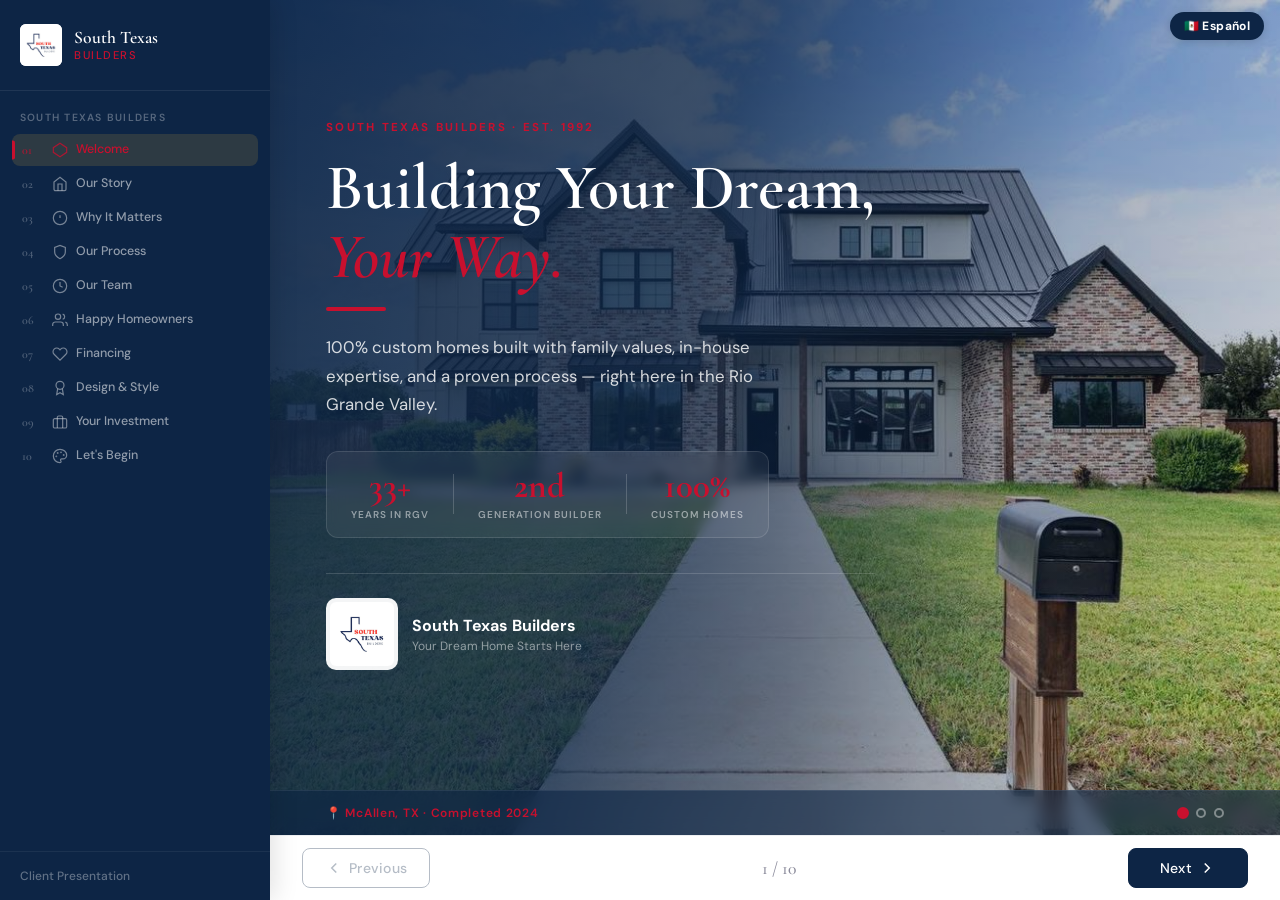
==== commit 39565363: "Raise Alice & Coastal Bend starting price to $135/sq ft Updates the Alice region from $130 to $135 e" ====
--- a/index.html
+++ b/index.html
@@ -8,8 +8,8 @@
     <link rel="preconnect" href="https://fonts.googleapis.com" />
     <link rel="preconnect" href="https://fonts.gstatic.com" crossorigin />
     <link href="https://fonts.googleapis.com/css2?family=Cormorant+Garamond:ital,wght@0,300;0,400;0,500;0,600;0,700;1,300;1,400;1,500&family=DM+Sans:ital,opsz,wght@0,9..40,300;0,9..40,400;0,9..40,500;0,9..40,600;0,9..40,700;1,9..40,300;1,9..40,400&display=swap" rel="stylesheet" />
-    <script type="module" crossorigin src="/assets/index-ywaSgHaS.js"></script>
-    <link rel="stylesheet" crossorigin href="/assets/index-CZzcom_b.css">
+    <script type="module" crossorigin src="/assets/index-iuoX7q8J.js"></script>
+    <link rel="stylesheet" crossorigin href="/assets/index-4S1AjyLc.css">
   </head>
   <body>
     <div id="root"></div>
--- a/assets/index-4S1AjyLc.css
+++ b/assets/index-4S1AjyLc.css
@@ -0,0 +1 @@
+:root{--navy: #0D2545;--navy-dark: #081830;--navy-light: #1B3A5C;--gold: #C8102E;--gold-light: #e0203f;--gold-pale: #fde8eb;--cream: #F5F0E8;--cream-dark: #EDE6D8;--white: #ffffff;--text-primary: #1a1a1a;--text-secondary: #4a4a5a;--text-muted: #8a8a9a;--sidebar-width: 270px;--transition: .35s cubic-bezier(.4, 0, .2, 1)}*,*:before,*:after{box-sizing:border-box;margin:0;padding:0}html,body{height:100%;width:100%;margin:0;padding:0;font-family:DM Sans,sans-serif;color:var(--text-primary);background:var(--cream);-webkit-font-smoothing:antialiased;overflow:hidden}#root{height:100%;width:100%;display:flex;overflow:hidden}h1,h2,h3,h4,h5{font-family:Cormorant Garamond,serif;font-weight:600;line-height:1.2}button{cursor:pointer;font-family:inherit}img{max-width:100%;display:block}.placeholder-img{background:linear-gradient(135deg,#d0ccc4,#bbb7ae);display:flex;align-items:center;justify-content:center;color:#6a6660;font-size:.78rem;font-weight:500;text-align:center;padding:12px;letter-spacing:.02em;border-radius:4px;border:2px solid rgba(196,154,60,.45);font-style:italic}::-webkit-scrollbar{width:6px;height:6px}::-webkit-scrollbar-track{background:transparent}::-webkit-scrollbar-thumb{background:#1b3a5c40;border-radius:3px}::-webkit-scrollbar-thumb:hover{background:#1b3a5c73}.sidebar{width:var(--sidebar-width);min-width:var(--sidebar-width);background:var(--navy);display:flex;flex-direction:column;height:100vh;overflow:hidden;box-shadow:4px 0 24px #0000001f;position:relative;z-index:10}.sidebar-brand{display:flex;align-items:center;gap:12px;padding:24px 20px;border-bottom:1px solid rgba(255,255,255,.08)}.sidebar-brand-text{display:flex;flex-direction:column}.sidebar-brand-name{font-family:Cormorant Garamond,serif;font-size:1.1rem;font-weight:600;color:var(--white);line-height:1.1}.sidebar-brand-sub{font-family:DM Sans,sans-serif;font-size:.7rem;font-weight:500;letter-spacing:.14em;text-transform:uppercase;color:var(--gold)}.sidebar-nav{flex:1;padding:20px 12px;display:flex;flex-direction:column;gap:2px;overflow-y:auto}.sidebar-nav-label{font-size:.65rem;font-weight:600;letter-spacing:.12em;text-transform:uppercase;color:#ffffff4d;padding:0 8px;margin-bottom:8px}.sidebar-item{display:flex;align-items:center;gap:8px;padding:8px 10px;background:transparent;border:none;border-radius:8px;color:#ffffff8c;text-align:left;width:100%;transition:background .2s ease,color .2s ease;position:relative;backface-visibility:hidden;-webkit-backface-visibility:hidden;-webkit-font-smoothing:antialiased}.sidebar-item:hover{background:#ffffff12;color:#ffffffd9}.sidebar-item--active{background:#c49a3c2e!important;color:var(--gold)!important}.sidebar-item--active:before{content:"";position:absolute;left:0;top:50%;transform:translateY(-50%);width:3px;height:60%;background:var(--gold);border-radius:0 2px 2px 0}.sidebar-item--done{color:#fff6}.sidebar-item-num{font-family:Cormorant Garamond,serif;font-size:.75rem;font-weight:600;opacity:.5;min-width:22px}.sidebar-item--active .sidebar-item-num{color:var(--gold);opacity:.8}.sidebar-item-icon{display:flex;align-items:center;opacity:.8}.sidebar-item-label{font-size:.78rem;font-weight:500;flex:1;line-height:1.25}.sidebar-item-check{color:var(--gold-light);display:flex;align-items:center;opacity:.7}.sidebar-footer{padding:16px 20px;border-top:1px solid rgba(255,255,255,.06)}.sidebar-footer-text{font-size:.75rem;font-weight:500;color:#ffffff59}.sidebar-footer-sub{font-size:.65rem;color:#fff3;margin-top:2px;letter-spacing:.04em}.cover-root{position:relative;width:100%;max-width:100%;flex:1;display:flex;flex-direction:column;overflow:hidden;min-height:500px;align-self:stretch}.cover-bg-slide{position:absolute;top:0;right:0;bottom:0;left:0;background-size:cover;background-position:center;transition:opacity 1.4s ease;z-index:0}.cover-overlay{position:absolute;top:0;right:0;bottom:0;left:0;background:linear-gradient(105deg,#0d2545ed,#0d2545cc 40%,#0d254559,#00000026);z-index:1}.cover-content{position:relative;z-index:2;flex:1;display:flex;align-items:center;padding:52px 56px}.cover-left-panel{max-width:560px;display:flex;flex-direction:column;gap:0}.cover-eyebrow{font-size:.72rem;font-weight:700;letter-spacing:.2em;text-transform:uppercase;color:var(--gold);margin-bottom:18px}.cover-headline{font-family:Cormorant Garamond,serif;font-size:clamp(3rem,5vw,5rem);font-weight:600;line-height:1.08;color:#fff;margin-bottom:16px}.cover-headline-red{color:var(--gold);font-style:italic}.cover-red-bar{width:60px;height:4px;background:var(--gold);border-radius:2px;margin-bottom:22px}.cover-sub{font-size:1.05rem;line-height:1.7;color:#ffffffd1;margin-bottom:32px;max-width:460px}.cover-badges{display:flex;align-items:center;gap:0;margin-bottom:36px;background:#ffffff0f;border:1px solid rgba(255,255,255,.12);border-radius:12px;padding:16px 24px;-webkit-backdrop-filter:blur(6px);backdrop-filter:blur(6px);width:fit-content}.cover-badge{display:flex;flex-direction:column;align-items:center;padding:0 20px}.cover-badge:first-child{padding-left:0}.cover-badge:last-child{padding-right:0}.cover-badge-num{font-family:Cormorant Garamond,serif;font-size:2.2rem;font-weight:700;color:var(--gold);line-height:1}.cover-badge-label{font-size:.62rem;font-weight:600;letter-spacing:.1em;text-transform:uppercase;color:#ffffff80;margin-top:4px;text-align:center;white-space:nowrap}.cover-badge-divider{width:1px;height:40px;background:#ffffff2e;margin:0 4px;flex-shrink:0}.cover-logo-area{display:flex;align-items:center;gap:14px;padding-top:24px;border-top:1px solid rgba(255,255,255,.15);margin-top:auto}.cover-logo-img{height:72px;width:72px;object-fit:contain;background:#fffffff2;border-radius:10px;padding:4px}.cover-logo-text{display:flex;flex-direction:column}.cover-brand-name{font-size:1rem;font-weight:700;color:#fff}.cover-brand-tagline{font-size:.75rem;color:#ffffff80;margin-top:2px}.cover-bottom-bar{position:relative;z-index:2;display:flex;align-items:center;justify-content:space-between;padding:14px 56px;background:#0d254599;-webkit-backdrop-filter:blur(8px);backdrop-filter:blur(8px);border-top:1px solid rgba(255,255,255,.08)}.cover-caption{font-size:.75rem;font-weight:600;letter-spacing:.06em;color:var(--gold)}.cover-dots{display:flex;align-items:center;gap:8px}.cover-dot{width:10px;height:10px;border-radius:50%;border:2px solid rgba(255,255,255,.4);background:transparent;cursor:pointer;padding:0;transition:all .3s}.cover-dot.active{background:var(--gold);border-color:var(--gold);transform:scale(1.2)}@media(max-width:900px){.cover-content{padding:32px 24px}.cover-bottom-bar{padding:12px 24px}.cover-headline{font-size:2.4rem}.cover-badges{padding:12px 16px}.cover-badge{padding:0 12px}}.legacy-root{min-height:calc(100vh - 60px)}.legacy-grid{display:grid;grid-template-columns:1fr 1fr;gap:64px;align-items:start}.legacy-body{font-size:1rem;color:var(--text-secondary);line-height:1.75;margin-bottom:16px}.legacy-quote{font-family:Cormorant Garamond,serif;font-size:1.2rem;font-style:italic;color:var(--navy);border-left:3px solid var(--gold);padding-left:20px;margin:24px 0 32px;line-height:1.5}.legacy-timeline{margin-top:8px}.legacy-milestone{display:grid;grid-template-columns:52px 20px 1fr;align-items:center;gap:12px;margin-bottom:16px}.legacy-milestone-year{font-family:Cormorant Garamond,serif;font-size:1rem;font-weight:700;color:var(--gold);text-align:right}.legacy-milestone-dot{width:10px;height:10px;border-radius:50%;background:var(--navy);border:2px solid var(--gold);justify-self:center;position:relative}.legacy-milestone-dot:before{content:"";position:absolute;top:10px;left:50%;transform:translate(-50%);width:1px;height:20px;background:#c49a3c4d}.legacy-milestone:last-child .legacy-milestone-dot:before{display:none}.legacy-milestone-label{font-size:.9rem;color:var(--text-secondary);line-height:1.4}.legacy-media{display:flex;flex-direction:column;gap:16px}.legacy-family-photo{width:100%;height:240px;font-size:.82rem;border:2px solid rgba(196,154,60,.4);border-radius:8px}.legacy-location-cards{background:var(--navy);color:#ffffffd9;border-radius:8px;padding:12px 16px;font-size:.85rem;display:flex;align-items:center;gap:10px}.legacy-location svg{stroke:var(--gold);flex-shrink:0}.legacy-location{display:flex;align-items:center;gap:10px}.legacy-home-photo{width:100%;height:200px;font-size:.82rem;border:2px solid rgba(196,154,60,.4);border-radius:8px}.legacy-founders-wrap{border-radius:14px;overflow:hidden;border:2px solid rgba(200,16,46,.25);background:linear-gradient(160deg,#0d2545,#1b3a5c 60%,#0d2545);margin-bottom:16px}.legacy-founders-photo{width:100%;height:380px;object-fit:contain;object-position:center bottom;display:block}.legacy-founders-caption{display:flex;align-items:center;justify-content:center;gap:0;padding:16px 24px;background:var(--navy)}.legacy-founder-name{display:flex;flex-direction:column;align-items:center;padding:0 20px}.legacy-founder-label{font-size:.62rem;font-weight:600;letter-spacing:.12em;text-transform:uppercase;color:#ffffff73;margin-bottom:3px}.legacy-founder-name strong{font-size:.95rem;font-weight:700;color:#fff;font-family:Cormorant Garamond,serif}.legacy-founder-divider{width:1px;height:36px;background:#ffffff26;flex-shrink:0}.legacy-founders-wrap{border-radius:16px;overflow:hidden;border:none;box-shadow:0 24px 64px #0d254526;margin-bottom:16px;background:var(--navy-dark)}.legacy-founders-img-wrap{position:relative;overflow:hidden}.legacy-founders-photo{width:100%;height:460px;object-fit:cover;object-position:center 15%;display:block;transition:transform .5s ease}.legacy-founders-wrap:hover .legacy-founders-photo{transform:scale(1.03)}.legacy-founders-overlay{position:absolute;top:0;right:0;bottom:0;left:0;background:linear-gradient(to bottom,transparent 40%,rgba(13,37,69,.7) 100%)}.legacy-founders-badge{position:absolute;bottom:14px;left:16px;right:16px}.legacy-founders-est{font-size:.68rem;font-weight:700;letter-spacing:.12em;text-transform:uppercase;color:var(--gold);background:#0d2545b3;padding:5px 12px;border-radius:20px;-webkit-backdrop-filter:blur(6px);backdrop-filter:blur(6px);border:1px solid rgba(200,16,46,.3)}.legacy-founders-caption{display:flex;align-items:center;justify-content:center;padding:14px 24px;background:var(--navy);border-radius:12px;gap:0;margin-top:8px}.legacy-founder-name{display:flex;flex-direction:column;align-items:center;padding:0 24px}.legacy-founder-label{font-size:.6rem;font-weight:600;letter-spacing:.14em;text-transform:uppercase;color:#fff6;margin-bottom:4px}.legacy-founder-name strong{font-size:1rem;font-weight:700;color:#fff;font-family:Cormorant Garamond,serif;letter-spacing:.02em}.legacy-founder-divider{width:1px;height:40px;background:#ffffff1f;flex-shrink:0}.legacy-stats-row{display:flex;align-items:center;background:var(--cream-dark);border-radius:12px;padding:16px 20px;border:1px solid rgba(13,37,69,.08)}.legacy-stat{flex:1;display:flex;flex-direction:column;align-items:center}.legacy-stat-num{font-family:Cormorant Garamond,serif;font-size:1.8rem;font-weight:700;color:var(--navy);line-height:1}.legacy-stat-label{font-size:.6rem;font-weight:600;letter-spacing:.1em;text-transform:uppercase;color:var(--text-muted);margin-top:4px;text-align:center}.legacy-stat-div{width:1px;height:32px;background:#0d25451f}.problem-root{min-height:calc(100vh - 60px)}.problem-header{margin-bottom:40px}.problem-title{line-height:1.15}.problem-title-sub{color:var(--gold)}.problem-cards{display:grid;grid-template-columns:repeat(2,1fr);gap:20px;margin-bottom:36px}.problem-card{background:var(--white);border:1px solid rgba(27,58,92,.08);border-radius:12px;padding:28px;position:relative;transition:transform .2s ease,box-shadow .2s ease;border-left:4px solid var(--navy)}.problem-card:hover{transform:translateY(-2px);box-shadow:0 8px 24px #1b3a5c1a}.problem-card-icon{color:var(--navy);margin-bottom:14px;opacity:.7}.problem-card-title{font-family:Cormorant Garamond,serif;font-size:1.4rem;font-weight:600;color:var(--navy);margin-bottom:10px}.problem-card-body{font-size:.92rem;color:var(--text-secondary);line-height:1.65;margin-bottom:14px}.problem-card-fear{display:flex;align-items:flex-start;gap:8px;font-size:.85rem;color:var(--text-muted);font-style:italic;padding-top:12px;border-top:1px solid rgba(27,58,92,.08)}.problem-card-fear svg{stroke:var(--gold);flex-shrink:0;margin-top:2px}.problem-pivot{background:var(--navy);border-radius:12px;padding:24px 32px}.problem-pivot-inner{display:flex;align-items:center;gap:20px;color:var(--white);font-size:1rem;line-height:1.6}.problem-pivot-icon{font-size:1.8rem;color:var(--gold);flex-shrink:0;font-weight:300}.problem-pivot-inner strong{color:var(--gold)}.process-root{min-height:calc(100vh - 60px)}.process-layout{display:grid;grid-template-columns:1fr 1.4fr;gap:32px;align-items:start}.process-steps{display:flex;flex-direction:column;gap:4px}.process-step-btn{display:flex;align-items:center;gap:12px;padding:14px 16px;background:transparent;border:1px solid rgba(27,58,92,.1);border-radius:8px;text-align:left;cursor:pointer;transition:all .2s ease;position:relative}.process-step-btn:hover{background:#1b3a5c0a;border-color:#1b3a5c33}.process-step-btn--active{background:var(--navy);border-color:var(--navy)}.process-step-btn--active .process-step-num,.process-step-btn--active .process-step-title,.process-step-btn--active .process-step-sub,.process-step-btn--active .process-step-arrow{color:var(--white)}.process-step-btn--active .process-step-icon svg{stroke:var(--gold)}.process-step-num{font-family:Cormorant Garamond,serif;font-size:1.1rem;font-weight:700;color:var(--gold);min-width:28px}.process-step-btn--active .process-step-num{color:var(--gold)}.process-step-icon{color:var(--navy)}.process-step-text{flex:1}.process-step-title{font-size:.92rem;font-weight:600;color:var(--navy)}.process-step-sub{font-size:.78rem;color:var(--text-muted)}.process-step-arrow{color:var(--text-muted);font-size:1.2rem}.process-detail{background:var(--white);border-radius:12px;padding:36px;border:1px solid rgba(27,58,92,.08);box-shadow:0 4px 20px #1b3a5c0f}.process-detail-header{display:flex;align-items:flex-start;gap:16px;margin-bottom:20px}.process-detail-num{font-family:Cormorant Garamond,serif;font-size:3.2rem;font-weight:700;color:#c49a3c40;line-height:1;min-width:64px}.process-detail-title{font-family:Cormorant Garamond,serif;font-size:1.8rem;font-weight:600;color:var(--navy);margin-bottom:4px}.process-detail-sub{font-size:.82rem;font-weight:600;letter-spacing:.08em;text-transform:uppercase;color:var(--gold)}.process-detail-body{font-size:1rem;color:var(--text-secondary);line-height:1.7;margin-bottom:20px;padding-bottom:20px;border-bottom:1px solid rgba(27,58,92,.07)}.process-detail-list{list-style:none;display:flex;flex-direction:column;gap:10px;margin-bottom:28px}.process-detail-list li{display:flex;align-items:center;gap:10px;font-size:.9rem;color:var(--text-primary)}.process-detail-list li svg{stroke:var(--gold);flex-shrink:0}.process-progress{display:flex;gap:8px}.process-progress-dot{width:10px;height:10px;border-radius:50%;background:#1b3a5c26;cursor:pointer;transition:background .2s ease,transform .2s ease}.process-progress-dot--done{background:var(--gold)}.process-progress-dot:hover{transform:scale(1.2)}.team-root{min-height:calc(100vh - 60px)}.team-grid{display:grid;grid-template-columns:repeat(5,1fr);gap:16px;margin-bottom:28px}.team-card{background:var(--white);border-radius:12px;overflow:hidden;border:1px solid rgba(27,58,92,.08);transition:transform .2s ease,box-shadow .2s ease}.team-card:hover{transform:translateY(-3px);box-shadow:0 10px 28px #1b3a5c1a}.team-card-top{position:relative}.team-photo{width:100%;height:260px;border-radius:0;font-size:.72rem;border:none;border-bottom:2px solid rgba(196,154,60,.3);overflow:hidden}.team-badge{position:absolute;top:10px;right:10px;color:#fff;font-size:.65rem;font-weight:700;letter-spacing:.06em;text-transform:uppercase;padding:3px 8px;border-radius:4px}.team-card-body{padding:14px 14px 16px}.team-name{font-family:Cormorant Garamond,serif;font-size:1.1rem;font-weight:600;color:var(--navy);margin-bottom:2px}.team-role{font-size:.72rem;font-weight:600;letter-spacing:.06em;text-transform:uppercase;color:var(--gold);margin-bottom:8px}.team-desc{font-size:.8rem;color:var(--text-secondary);line-height:1.55;margin-bottom:10px}.team-skills{display:flex;flex-wrap:wrap;gap:4px}.team-skill{font-size:.65rem;font-weight:500;color:var(--navy);background:var(--cream);border:1px solid rgba(27,58,92,.15);border-radius:4px;padding:2px 7px}.team-banner{background:var(--navy);border-radius:10px;padding:18px 28px;display:flex;align-items:center;gap:16px;color:#ffffffe6;font-size:.9rem}.team-banner svg{stroke:var(--gold);flex-shrink:0}.team-banner strong{color:var(--gold);margin-right:8px}.team-photo-placeholder{display:flex;align-items:center;justify-content:center;font-size:2.5rem;background:var(--cream-dark);border:2px dashed rgba(13,37,69,.15);color:#0d25454d}.proof-root{display:flex;flex-direction:column;height:100%;background:var(--cream);overflow-y:auto}.proof-hero{padding:48px 56px 32px;background:var(--navy);color:#fff}.proof-title{color:#fff!important}.proof-subtitle{color:#ffffffb3!important;max-width:600px}.proof-stats{display:flex;gap:40px;margin-top:28px}.proof-stat{display:flex;flex-direction:column}.proof-stat-num{font-family:Cormorant Garamond,serif;font-size:2.8rem;font-weight:700;color:var(--gold);line-height:1}.proof-stat-label{font-size:.7rem;font-weight:600;letter-spacing:.12em;text-transform:uppercase;color:#ffffff80;margin-top:4px}.proof-gallery{display:grid;grid-template-columns:repeat(3,1fr);gap:4px;padding:4px;background:var(--cream)}.proof-gallery-item{position:relative;overflow:hidden;cursor:pointer}.proof-gallery-img-wrap{position:relative;aspect-ratio:3/4;overflow:hidden}.proof-gallery-img{width:100%;height:100%;object-fit:cover;object-position:center center;transition:transform .5s ease;display:block}.proof-gallery-item:hover .proof-gallery-img{transform:scale(1.06)}.proof-gallery-overlay{position:absolute;top:0;right:0;bottom:0;left:0;background:linear-gradient(to bottom,transparent 50%,rgba(13,37,69,.75) 100%);transition:opacity .3s}.proof-gallery-caption{position:absolute;bottom:0;left:0;right:0;padding:16px 14px 14px;z-index:2}.proof-gallery-label{font-size:.75rem;font-weight:600;color:#fff;line-height:1.4;display:block}.proof-banner{padding:24px 56px;background:#fff;border-top:1px solid rgba(13,37,69,.08)}.proof-banner-inner{display:flex;align-items:center;gap:20px;max-width:800px}.proof-banner-icon{font-size:2rem;flex-shrink:0}.proof-banner-inner strong{font-size:1rem;font-weight:700;color:var(--navy);display:block;margin-bottom:4px}.proof-banner-inner p{font-size:.9rem;color:var(--text-muted);margin:0}@media(max-width:900px){.proof-hero{padding:32px 24px 24px}.proof-gallery{grid-template-columns:repeat(2,1fr)}.proof-gallery-img-wrap{height:220px}.proof-banner{padding:20px 24px}}.financing-root{min-height:calc(100vh - 60px)}.financing-layout{display:grid;grid-template-columns:1.1fr 1fr;gap:40px;align-items:start}.financing-sub-head{font-family:Cormorant Garamond,serif;font-size:1.4rem;font-weight:600;color:var(--navy);margin-bottom:16px}.financing-partners{margin-bottom:32px}.financing-partner-cards{display:flex;flex-direction:column;gap:12px;margin-bottom:12px}.financing-partner-card{display:flex;gap:14px;background:var(--white);border-radius:10px;padding:16px;border:1px solid rgba(27,58,92,.1);align-items:flex-start}.financing-partner-logo{width:112px;height:112px;border-radius:50%;flex-shrink:0;border:2px solid rgba(196,154,60,.4);overflow:hidden;object-fit:cover;object-position:center top;display:block}.financing-partner-info{flex:1}.financing-partner-info strong{display:block;font-size:.95rem;font-weight:600;color:var(--navy);margin-bottom:2px}.financing-partner-info span{display:block;font-size:.72rem;color:var(--gold);font-weight:500;letter-spacing:.04em;margin-bottom:6px}.financing-partner-info p{font-size:.82rem;color:var(--text-secondary);line-height:1.5}.financing-note{font-size:.82rem;color:var(--text-muted);font-style:italic;border-left:2px solid var(--gold);padding-left:12px}.financing-draw-intro{font-size:.9rem;color:var(--text-secondary);line-height:1.65;margin-bottom:16px}.financing-draw-steps{display:flex;flex-direction:column;gap:10px}.financing-draw-step{display:grid;grid-template-columns:24px 1fr 52px;align-items:center;gap:12px}.financing-draw-num{font-family:Cormorant Garamond,serif;font-size:1rem;font-weight:700;color:var(--gold);text-align:center}.financing-draw-bar-wrap{flex:1}.financing-draw-label{font-size:.8rem;color:var(--text-primary);margin-bottom:4px}.financing-draw-bar{height:6px;background:#1b3a5c1a;border-radius:3px;overflow:hidden}.financing-draw-fill{height:100%;background:linear-gradient(90deg,var(--navy),var(--navy-light));border-radius:3px}.financing-draw-pct{font-size:.78rem;color:var(--gold);font-weight:600;text-align:right}.financing-loan-cards{display:flex;flex-direction:column;gap:12px;margin-bottom:20px}.financing-loan-card{background:var(--white);border-radius:10px;padding:16px 18px;border:1px solid rgba(27,58,92,.08)}.financing-loan-header{display:flex;align-items:center;justify-content:space-between;margin-bottom:6px}.financing-loan-title{font-family:Cormorant Garamond,serif;font-size:1.1rem;font-weight:600;color:var(--navy)}.financing-loan-best{font-size:.68rem;font-weight:600;color:var(--gold);background:#c49a3c1a;border:1px solid rgba(196,154,60,.3);padding:2px 8px;border-radius:4px;white-space:nowrap}.financing-loan-desc{font-size:.85rem;color:var(--text-secondary);line-height:1.55}.financing-promise{background:var(--navy);border-radius:10px;padding:18px 20px;display:flex;gap:14px;align-items:flex-start;color:#ffffffe6}.financing-promise svg{stroke:var(--gold);flex-shrink:0;margin-top:2px}.financing-promise strong{display:block;color:var(--gold);font-size:.9rem;margin-bottom:4px}.financing-promise p{font-size:.83rem;line-height:1.5;color:#ffffffbf}.calc-divider{display:flex;align-items:center;gap:16px;margin:44px 0 32px}.calc-divider-line{flex:1;height:1px;background:#1b3a5c26}.calc-divider-label{font-size:.72rem;font-weight:600;letter-spacing:.12em;text-transform:uppercase;color:var(--gold);white-space:nowrap;padding:4px 14px;border:1px solid rgba(196,154,60,.3);border-radius:20px;background:#c49a3c0f}.calc-root{margin-top:0}.calc-intro{font-size:.88rem;color:var(--text-secondary);line-height:1.65;margin-bottom:24px;max-width:680px}.calc-section{margin-bottom:28px}.calc-section-label{font-size:.72rem;font-weight:600;text-transform:uppercase;letter-spacing:.1em;color:var(--text-muted);margin-bottom:12px;display:flex;align-items:center;gap:10px}.calc-section-label:after{content:"";flex:1;height:1px;background:#1b3a5c1a}.calc-pkg-cards{display:grid;grid-template-columns:repeat(4,1fr);gap:10px;padding-top:32px;align-items:end}.calc-pkg-card{border:1.5px solid rgba(27,58,92,.15);border-radius:8px;padding:14px 14px 12px;cursor:pointer;transition:all .15s;background:var(--white);position:relative}.calc-pkg-card:hover{border-color:var(--navy);background:#f7f4ee}.calc-pkg-card.active{border-color:var(--navy);border-width:2px;background:#f7f4ee}.calc-pkg-card.popular{border-color:var(--red)!important;border-width:2.5px!important;background:#fff5f4!important;box-shadow:0 6px 20px #b5291e2e;margin-top:28px}.calc-pop-badge{position:absolute;top:-26px;left:50%;transform:translate(-50%);background:var(--navy);color:#fff;font-size:.75rem;font-weight:800;letter-spacing:.06em;text-transform:uppercase;padding:6px 18px;border-radius:20px;white-space:nowrap;box-shadow:0 3px 12px #0f1f3d73;-webkit-print-color-adjust:exact;print-color-adjust:exact;z-index:2}.calc-pkg-check{position:absolute;top:8px;right:8px;width:16px;height:16px;border-radius:50%;background:var(--navy);display:flex;align-items:center;justify-content:center}.calc-pkg-check svg{width:9px;height:9px}.calc-pkg-name{font-size:.82rem;font-weight:600;color:var(--navy);margin-bottom:4px;margin-top:6px;line-height:1.3}.calc-pkg-rate{font-family:Cormorant Garamond,serif;font-size:1.3rem;color:var(--red);line-height:1}.calc-pkg-rate span{font-family:IBM Plex Sans,sans-serif;font-size:.72rem;color:var(--text-muted)}.calc-lender-cards{display:grid;grid-template-columns:repeat(3,1fr);gap:10px;margin-bottom:10px}.calc-lender-card{border:1.5px solid rgba(27,58,92,.15);border-radius:8px;padding:14px;cursor:pointer;transition:all .15s;background:var(--white);position:relative}.calc-lender-card:hover{border-color:var(--navy);background:#f7f4ee}.calc-lender-card.active{border-color:var(--navy);border-width:2px;background:#f7f4ee}.calc-lender-check{position:absolute;top:8px;right:8px;width:16px;height:16px;border-radius:50%;background:var(--navy);display:flex;align-items:center;justify-content:center}.calc-lender-check svg{width:9px;height:9px}.calc-lender-name{font-size:.88rem;font-weight:600;color:var(--navy);margin-bottom:8px}.calc-lender-rates{display:flex;gap:14px;margin-bottom:8px}.calc-lender-rate-lbl{display:block;font-size:.65rem;text-transform:uppercase;letter-spacing:.06em;color:var(--text-muted);margin-bottom:1px}.calc-lender-rate-val{font-family:Cormorant Garamond,serif;font-size:1.2rem;line-height:1}.calc-lender-rate-val.construction{color:var(--red)}.calc-lender-rate-val.permanent{color:#1a5c2e}.calc-lender-note{font-size:.72rem;color:var(--text-muted);line-height:1.5;border-top:1px solid rgba(27,58,92,.08);padding-top:6px}.calc-rate-legend{display:flex;gap:16px;padding:10px 14px;background:#f7f4ee;border:1px solid rgba(27,58,92,.1);border-radius:6px;flex-wrap:wrap}.calc-rate-leg-item{display:flex;align-items:center;gap:7px;font-size:.78rem;color:var(--text-muted)}.calc-rate-dot{width:8px;height:8px;border-radius:50%;flex-shrink:0}.calc-rate-dot.construction{background:var(--red)}.calc-rate-dot.permanent{background:#1a5c2e}.calc-add-bar{display:flex;justify-content:flex-end;margin-bottom:12px}.calc-btn-add{font-family:inherit;font-size:.8rem;font-weight:500;color:var(--navy);background:#f7f4ee;border:1px solid rgba(27,58,92,.2);border-radius:6px;padding:7px 16px;cursor:pointer;transition:all .15s}.calc-btn-add:hover{background:#ede7db;border-color:var(--navy)}.calc-opts{display:grid;grid-template-columns:repeat(auto-fit,minmax(320px,1fr));gap:20px}.calc-opt-panel{border:1px solid rgba(27,58,92,.15);border-radius:10px;overflow:hidden}.calc-opt-head{background:var(--navy);padding:14px 18px;display:flex;align-items:center;gap:12px}.calc-opt-letter{font-family:Cormorant Garamond,serif;font-size:2rem;color:#f5f0e8;line-height:1;flex-shrink:0}.calc-opt-hf{flex:1}.calc-opt-name{font-family:inherit;font-size:.82rem;font-weight:500;color:#fff;background:transparent;border:none;border-bottom:1px solid rgba(255,255,255,.2);width:100%;padding:2px 0 4px;outline:none;margin-bottom:6px}.calc-opt-name::placeholder{color:#ffffff4d}.calc-opt-sq-row{display:flex;align-items:center;gap:8px}.calc-opt-sq{font-family:inherit;font-size:.78rem;color:#ffffffbf;background:transparent;border:none;border-bottom:1px solid rgba(255,255,255,.15);width:90px;text-align:right;padding:2px 0;outline:none}.calc-opt-sq::placeholder{color:#ffffff40}.calc-opt-sq-lbl{font-size:.72rem;color:#fff6}.calc-opt-rm{background:none;border:none;color:#ffffff40;font-size:1rem;cursor:pointer;padding:2px 4px;transition:color .15s}.calc-opt-rm:hover{color:#ff8080}.calc-opt-body{padding:18px 20px;background:var(--white)}.calc-blk{margin-bottom:16px}.calc-blk-ttl{font-size:.65rem;font-weight:600;text-transform:uppercase;letter-spacing:.09em;color:var(--text-muted);border-bottom:1px solid rgba(27,58,92,.08);padding-bottom:5px;margin-bottom:10px}.calc-irow{display:flex;align-items:center;justify-content:space-between;padding:4px 0;gap:8px}.calc-irow-lbl{font-size:.82rem;color:var(--text-primary);line-height:1.35;flex:1}.calc-irow-lbl small{display:block;font-size:.68rem;color:var(--text-muted)}.calc-irow-lbl.dim{color:var(--text-muted);font-size:.78rem}.calc-val-disp{font-size:.82rem;font-weight:500;color:var(--navy);background:#f7f4ee;border:1px solid rgba(27,58,92,.1);border-radius:5px;padding:4px 10px;min-width:90px;text-align:right;white-space:nowrap}.calc-id-wrap{position:relative;display:inline-block}.calc-id-wrap:before{content:"$";position:absolute;left:8px;top:50%;transform:translateY(-50%);font-size:.75rem;color:var(--text-muted);pointer-events:none}.calc-id-wrap input{font-family:inherit;font-size:.82rem;color:var(--text-primary);border:1px solid rgba(27,58,92,.2);border-radius:5px;padding:5px 8px 5px 18px;width:110px;text-align:right;background:#f7f4ee;outline:none;transition:border-color .15s}.calc-id-wrap input:focus{border-color:var(--red);background:#fff}.calc-ip-wrap{position:relative;display:inline-block}.calc-ip-wrap:after{content:"%";position:absolute;right:8px;top:50%;transform:translateY(-50%);font-size:.75rem;color:var(--text-muted);pointer-events:none}.calc-ip-wrap input{font-family:inherit;font-size:.82rem;color:var(--text-primary);border:1px solid rgba(27,58,92,.2);border-radius:5px;padding:5px 22px 5px 8px;width:72px;text-align:right;background:#f7f4ee;outline:none;transition:border-color .15s}.calc-ip-wrap input:focus{border-color:var(--red);background:#fff}.calc-rate-row{display:flex;align-items:center;gap:8px}.calc-rate-chip{font-size:.75rem;font-weight:600;padding:3px 8px;border-radius:5px;white-space:nowrap}.calc-rate-chip.construction{background:#f8ece9;color:#8a1e16}.calc-rate-chip.permanent{background:#e8f5ed;color:#1a5c2e}.calc-cr{display:flex;justify-content:space-between;align-items:baseline;padding:5px 0;border-bottom:1px solid rgba(27,58,92,.07)}.calc-cr:last-child{border-bottom:none}.calc-cr-lbl{font-size:.78rem;color:var(--text-muted);line-height:1.35}.calc-cr-lbl small{display:block;font-size:.65rem;color:#b0a898}.calc-cr-val{font-size:.82rem;font-weight:500;color:var(--text-primary)}.calc-cr-val.big{font-size:.9rem;color:var(--navy)}.calc-down-strip{display:flex;justify-content:space-between;align-items:center;background:#f5ead4;border:1px solid rgba(196,154,60,.4);border-radius:7px;padding:10px 15px;margin:14px 0}.calc-ds-lbl{font-size:.8rem;font-weight:600;color:#7a5e18}.calc-down-strip small{display:block;font-size:.68rem;color:#8a6010;margin-top:2px}.calc-ds-val{font-family:Cormorant Garamond,serif;font-size:1.5rem;color:#7a5e18;font-weight:600}.calc-mo-box{background:var(--navy);border-radius:8px;padding:15px 17px}.calc-mo-lbl{font-size:.65rem;font-weight:600;text-transform:uppercase;letter-spacing:.09em;color:#fff6;margin-bottom:2px}.calc-mo-total{font-family:Cormorant Garamond,serif;font-size:2.2rem;color:#f5f0e8;line-height:1;margin-bottom:10px}.calc-mo-rows{border-top:1px solid rgba(255,255,255,.1);padding-top:9px}.calc-mo-row{display:flex;justify-content:space-between;padding:3px 0}.calc-mo-row span:first-child{font-size:.75rem;color:#ffffff80}.calc-mo-row span:last-child{font-size:.75rem;color:#ffffffe0;font-weight:500}.calc-draw-sec{margin:28px 0;background:var(--white);border:1px solid rgba(27,58,92,.12);border-radius:10px;padding:22px 24px}.calc-draw-ttl{font-family:Cormorant Garamond,serif;font-size:1.25rem;font-weight:600;color:var(--navy);margin-bottom:6px}.calc-draw-note{font-size:.82rem;color:var(--text-secondary);line-height:1.65;margin-bottom:14px}.calc-draw-tbl{width:100%;border-collapse:collapse;font-size:.82rem}.calc-draw-tbl th{text-align:left;font-size:.65rem;font-weight:600;text-transform:uppercase;letter-spacing:.08em;color:var(--text-muted);padding:5px 10px;border-bottom:1px solid rgba(27,58,92,.15)}.calc-draw-tbl td{padding:7px 10px;border-bottom:1px solid rgba(27,58,92,.06);color:var(--text-primary);vertical-align:middle}.calc-draw-tbl td:not(:first-child){text-align:right}.calc-draw-tbl tr:last-child td{border-bottom:none}.draw-hi td{background:#f7f4ee;font-weight:600;color:var(--navy);-webkit-print-color-adjust:exact;print-color-adjust:exact}.calc-draw-rate-note{font-size:.75rem;color:var(--text-muted);margin-top:10px;line-height:1.55}.calc-draw-rate-note strong{color:var(--red)}.calc-disclaimer{font-size:.72rem;color:var(--text-muted);line-height:1.65;border-top:1px solid rgba(27,58,92,.1);padding-top:16px;margin-top:8px}.calc-rates-inline{display:flex;gap:20px;flex-wrap:wrap;background:var(--white);border:1px solid rgba(27,58,92,.15);border-radius:10px;padding:20px 24px}.calc-rate-inline-item{display:flex;align-items:center;gap:16px;flex:1;min-width:240px}.calc-rate-inline-label{display:flex;align-items:center;gap:8px;font-size:.85rem;font-weight:500;color:var(--navy);flex:1}.calc-rate-inline-label small{display:block;font-size:.7rem;color:var(--text-muted);font-weight:400;margin-top:1px}.calc-topbar{display:flex;align-items:flex-end;justify-content:space-between;gap:16px;margin-bottom:20px;flex-wrap:wrap}.calc-customer-field{display:flex;flex-direction:column;gap:4px}.calc-customer-field label{font-size:.7rem;font-weight:600;text-transform:uppercase;letter-spacing:.1em;color:var(--text-muted)}.calc-customer-input{font-family:inherit;font-size:.9rem;color:var(--navy);border:1px solid rgba(27,58,92,.2);border-radius:6px;padding:8px 14px;background:var(--white);outline:none;min-width:240px;transition:border-color .15s}.calc-customer-input:focus{border-color:var(--red)}.calc-customer-input::placeholder{color:var(--text-muted)}.calc-print-btn{font-family:inherit;font-size:.85rem;font-weight:600;color:#fff;background:var(--navy);border:none;border-radius:7px;padding:10px 20px;cursor:pointer;transition:background .15s;white-space:nowrap}.calc-print-btn:hover{background:#1a2f52}.calc-pkg-rate-edit{display:flex;align-items:center;gap:3px;margin-top:6px}.calc-pkg-rate-prefix{font-family:Cormorant Garamond,serif;font-size:1.1rem;color:var(--red)}.calc-pkg-custom-rate{font-family:Cormorant Garamond,serif;font-size:1.3rem;color:var(--red);width:60px;border:none;border-bottom:1.5px dashed rgba(181,41,30,.4);background:transparent;outline:none;text-align:center;padding:0 2px}.calc-pkg-custom-rate::placeholder{color:#b5291e4d}.calc-pkg-rate-suffix{font-size:.7rem;color:var(--text-muted)}.calc-print-header{display:none}@media print{@page{margin:.5in .6in;size:letter}.calc-print-header{display:block!important;margin-bottom:20px;padding-bottom:14px;border-bottom:3px solid #0f1f3d;-webkit-print-color-adjust:exact;print-color-adjust:exact}.calc-print-logo-row{display:flex;align-items:center;gap:12px;margin-bottom:8px}.calc-print-logo-box{width:40px;height:40px;background:#0f1f3d!important;color:#f5f0e8!important;font-size:13px;font-weight:800;display:flex;align-items:center;justify-content:center;border-radius:4px;-webkit-print-color-adjust:exact;print-color-adjust:exact}.calc-print-company{font-size:15px;font-weight:700;color:#0f1f3d}.calc-print-tagline{font-size:10px;font-weight:600;text-transform:uppercase;letter-spacing:.1em;color:#b5291e}.calc-print-customer{font-size:24px;font-weight:900;color:#0f1f3d;margin-bottom:8px;letter-spacing:-.01em;line-height:1.2}.calc-print-meta{display:flex;gap:20px;flex-wrap:wrap;font-size:11px;color:#6b6560}.calc-print-meta strong{color:#1a1a1a}.app-layout>:not(.main-content){display:none!important}.nav-controls,.section-eyebrow,.section-title,.gold-line,.section-subtitle,.financing-layout,.calc-divider,.calc-print-btn,.calc-opt-rm,.calc-btn-add,.calc-add-bar{display:none!important}.calc-topbar:before{content:none!important}body{background:#fff!important;font-size:11px}.main-content,.section-wrapper,.section-container{padding:0!important}.calc-root{padding:0}.calc-opts{grid-template-columns:repeat(auto-fit,minmax(280px,1fr))!important}.calc-opt-panel{break-inside:avoid}.calc-pkg-cards{grid-template-columns:repeat(4,1fr)!important}.calc-mo-box,.calc-opt-head,.calc-down-strip,.draw-hi td,.calc-pop-badge,.calc-pkg-card.popular,.calc-rate-chip{-webkit-print-color-adjust:exact;print-color-adjust:exact}input,textarea{border:none!important;background:transparent!important}.calc-ip-wrap:after{display:none}.calc-id-wrap:before{display:none}}.cover-rep-phone{font-size:.8rem;color:var(--text-muted);margin-top:2px}.calc-draw-sec{background:#fff;border:1px solid #e2e8f0;border-radius:12px;padding:20px;margin-bottom:16px;box-shadow:0 2px 12px #0000000f}.calc-draw-ttl{font-size:14px;font-weight:800;color:#0d2545;margin-bottom:14px;text-transform:uppercase;letter-spacing:.08em;border-bottom:2px solid #C8102E;padding-bottom:8px;display:inline-block}.draw-block{border-radius:8px;overflow:hidden;margin-bottom:12px;border:1px solid #e2e8f0;box-shadow:0 1px 4px #0000000d}.draw-block-head{background:#0d2545;color:#fff;font-size:11px;font-weight:700;text-transform:uppercase;letter-spacing:.08em;padding:9px 14px}.draw-block-highlight .draw-block-head{background:#c8102e}.draw-tbl{width:100%;border-collapse:collapse;font-size:12px}.draw-tbl th{font-size:9px;font-weight:700;text-transform:uppercase;letter-spacing:.08em;color:#888;padding:7px 12px;border-bottom:1px solid #eee;text-align:left;background:#f8fafc}.draw-tbl td{padding:6px 12px;border-bottom:1px solid #f0f0f0;font-size:12px;color:#444}.draw-tbl td:not(:first-child){text-align:right;font-variant-numeric:tabular-nums}.draw-row-last td{font-weight:700;color:#0d2545;background:#f8fafc}.draw-row-total td{background:#eef2fa;font-weight:700;color:#0d2545;font-size:12px;padding:7px 12px}.draw-row-total td:not(:first-child){text-align:right}.draw-row-sub td{background:#fff5f5;color:#c8102e;font-weight:600;font-size:12px;padding:6px 12px;border-bottom:none}.draw-row-sub td:not(:first-child){text-align:right}.draw-summary{padding:10px 14px;background:#fff}.draw-sum-row{display:flex;justify-content:space-between;align-items:center;padding:5px 0;font-size:12px;color:#555;border-bottom:1px solid #f5f5f5}.draw-sum-row span:last-child{font-weight:600;color:#1a1a1a;font-variant-numeric:tabular-nums}.draw-sum-divider{border-top:2px solid #ddd!important;margin-top:6px;padding-top:8px!important}.draw-sum-row.dim{opacity:.65}.draw-sum-row.dim span{font-size:11px}.draw-sum-total{border-top:2px solid #0D2545!important;margin-top:4px;padding-top:10px!important}.draw-sum-total span{font-weight:800!important;font-size:14px!important;color:#0d2545!important}.draw-mo-total{font-size:36px;font-weight:900;color:#c8102e;text-align:center;padding:12px 0 6px;letter-spacing:-1px;line-height:1}.draw-mo-total span{font-size:16px;font-weight:500;color:#999;margin-left:2px}.draw-note{font-size:10px;color:#bbb;line-height:1.5;margin-top:10px;font-style:italic;text-align:center}.design-root{min-height:calc(100vh - 60px);display:flex;flex-direction:column}.design-layout{display:grid;grid-template-columns:1fr 1fr;gap:32px;margin-bottom:36px}.design-panel-head{font-family:Cormorant Garamond,serif;font-size:1.35rem;font-weight:600;color:var(--navy);margin-bottom:14px}.design-style-tabs{display:flex;flex-wrap:wrap;gap:6px;margin-bottom:16px}.design-style-tab{padding:6px 14px;border-radius:20px;border:1.5px solid rgba(27,58,92,.2);background:transparent;font-size:.82rem;font-weight:500;color:var(--navy);cursor:pointer;transition:all .2s ease}.design-style-tab:hover{background:#1b3a5c0d}.design-style-tab--active{background:var(--navy);color:var(--white);border-color:var(--navy)}.design-style-detail{background:var(--white);border-radius:10px;overflow:hidden;border:1px solid rgba(27,58,92,.08)}.design-style-img{width:100%;height:180px;border-radius:0;border:none;border-bottom:2px solid rgba(196,154,60,.4);font-size:.78rem}.design-style-name{font-family:Cormorant Garamond,serif;font-size:1.4rem;font-weight:600;color:var(--navy);padding:14px 16px 4px}.design-style-desc{font-size:.88rem;color:var(--text-secondary);line-height:1.6;padding:0 16px 12px}.design-style-tags{display:flex;flex-wrap:wrap;gap:6px;padding:0 16px 16px}.design-style-tag{font-size:.72rem;font-weight:500;color:var(--navy);background:var(--cream);border:1px solid rgba(27,58,92,.15);border-radius:4px;padding:3px 9px}.design-interior-grid{display:grid;grid-template-columns:1fr 1fr;gap:10px;margin-bottom:14px}.design-interior-img{width:100%;height:120px;border-radius:6px;font-size:.7rem;border:1.5px solid rgba(196,154,60,.4)}.design-selections-cta{background:var(--navy);border-radius:8px;padding:14px 16px;display:flex;gap:12px;align-items:flex-start;color:#ffffffe6;font-size:.85rem}.design-selections-cta svg{stroke:var(--gold);flex-shrink:0;margin-top:2px}.design-selections-cta strong{display:block;color:var(--gold);margin-bottom:2px}.design-selections-cta p{font-size:.8rem;color:#ffffffb3;line-height:1.45}.design-floor-section{border-top:1px solid rgba(27,58,92,.1);padding-top:28px}.design-floor-grid{display:grid;grid-template-columns:repeat(3,1fr);gap:16px;margin-bottom:12px}.design-floor-img{width:100%;height:180px;border-radius:8px;font-size:.78rem;border:1.5px solid rgba(196,154,60,.4)}.design-floor-note{font-size:.82rem;color:var(--text-muted);font-style:italic;text-align:center}.design-portal-cta{margin:32px 0 8px;background:linear-gradient(135deg,var(--navy) 0%,#0D2545 100%);border-radius:16px;padding:32px 40px}.design-portal-inner{display:flex;align-items:center;justify-content:space-between;gap:32px}.design-portal-title{font-family:Cormorant Garamond,serif;font-size:1.6rem;font-weight:600;color:#fff;margin-bottom:8px}.design-portal-sub{font-size:.9rem;color:#ffffffa6;line-height:1.6;max-width:480px}.design-portal-btn{display:flex;align-items:center;white-space:nowrap;background:var(--gold);color:#fff;font-size:1rem;font-weight:700;padding:16px 28px;border-radius:10px;text-decoration:none;transition:all .2s;flex-shrink:0;box-shadow:0 8px 24px #c8102e4d}.design-portal-btn:hover{transform:translateY(-2px);box-shadow:0 12px 32px #c8102e66}@media(max-width:900px){.design-portal-inner{flex-direction:column}.design-portal-btn{width:100%;justify-content:center}}.design-main-layout{display:grid;grid-template-columns:1fr 1fr;gap:24px;margin:0 0 32px;order:3;flex-shrink:0}.design-meeting-card,.design-portal-preview{background:#fff;border-radius:16px;padding:28px;border:1px solid rgba(13,37,69,.08);box-shadow:0 4px 20px #0d25450f;height:100%}.design-meeting-badge{font-size:.62rem;font-weight:700;letter-spacing:.15em;text-transform:uppercase;color:var(--gold);background:#c8102e14;padding:4px 10px;border-radius:20px;display:inline-block;margin-bottom:12px}.design-meeting-title{font-family:Cormorant Garamond,serif;font-size:1.5rem;font-weight:600;color:var(--navy);margin-bottom:10px}.design-meeting-sub{font-size:.88rem;color:var(--text-secondary);line-height:1.65;margin-bottom:20px}.design-architects{display:flex;flex-direction:column;gap:12px;margin-bottom:20px}.design-architect-card{display:flex;align-items:center;gap:12px;padding:10px 14px;background:var(--cream);border-radius:10px}.design-architect-photo{width:44px;height:44px;border-radius:50%;background:var(--cream-dark);display:block;object-fit:cover;object-position:center top;border:2px solid rgba(13,37,69,.1);flex-shrink:0}.design-architect-info{display:flex;flex-direction:column}.design-architect-info strong{font-size:.9rem;font-weight:700;color:var(--navy)}.design-architect-info span{font-size:.75rem;color:var(--text-muted)}.design-meeting-features{display:flex;flex-direction:column;gap:10px}.design-meeting-feature{display:flex;gap:10px;align-items:flex-start;font-size:.85rem;color:var(--text-secondary)}.design-meeting-feature p{margin:0}.design-portal-preview-header{margin-bottom:16px}.design-portal-screenshot{background:var(--navy);border-radius:10px;height:160px;display:flex;align-items:center;justify-content:center;margin-bottom:16px;overflow:hidden}.design-portal-screen-placeholder{display:flex;flex-direction:column;align-items:center}.design-portal-features{display:flex;flex-direction:column;gap:8px;margin-bottom:20px}.design-portal-feature{display:flex;gap:10px;align-items:flex-start;font-size:.82rem;color:var(--text-secondary)}.design-portal-feature p{margin:0}.design-portal-btn{display:flex;align-items:center;justify-content:center;background:var(--navy);color:#fff;font-size:.9rem;font-weight:700;padding:14px 24px;border-radius:10px;text-decoration:none;transition:all .2s;width:100%}.design-portal-btn:hover{background:var(--navy-dark);transform:translateY(-1px)}.design-app-showcase{margin:8px 0 32px;min-height:490px;display:grid;grid-template-columns:minmax(280px,.75fr) minmax(560px,1.25fr);align-items:center;gap:38px;padding:40px;overflow:hidden;color:var(--white);background:var(--navy);border-radius:10px;box-shadow:0 12px 34px #0d254529;order:1;flex-shrink:0}.design-app-copy{position:relative;z-index:2}.design-app-copy h3{max-width:470px;margin:4px 0 16px;color:var(--white);font-family:Cormorant Garamond,serif;font-size:2.15rem;line-height:1.05;font-weight:700}.design-app-copy>p{max-width:490px;margin:0;color:#ffffffb8;font-size:.9rem;line-height:1.7}.design-app-benefits{margin-top:22px;display:grid;gap:11px}.design-app-benefits div{display:flex;align-items:center;gap:10px;color:#ffffffe6;font-size:.82rem;font-weight:600}.design-app-benefits span{width:23px;height:23px;display:inline-grid;place-items:center;flex:0 0 23px;color:var(--navy);background:var(--gold);border-radius:50%;font-size:.72rem;font-weight:900}.design-device-stage{position:relative;min-height:420px}.design-web-device{position:absolute;top:20px;right:45px;width:min(610px,92%);overflow:hidden;background:#eef1f6;border:6px solid #f7f8fa;border-radius:12px;box-shadow:0 24px 52px #00000057}.design-web-bar{height:28px;padding:0 10px;display:flex;align-items:center;gap:5px;color:#7d8798;background:#f7f8fa;font-size:.56rem;font-weight:700}.design-web-bar>span{width:7px;height:7px;border-radius:50%;background:#cfd4dc}.design-web-bar div{margin-left:8px}.design-web-screen{height:330px;overflow:hidden;background:#eef1f6}.design-web-screen iframe{width:920px;height:660px;display:block;border:0;pointer-events:none;transform:scale(.62);transform-origin:top left}.design-phone-device{position:absolute;right:0;bottom:0;width:174px;height:355px;padding:16px 7px 20px;overflow:hidden;background:#101722;border:3px solid #d9dee6;border-radius:28px;box-shadow:0 22px 42px #0000006b}.design-phone-speaker{position:absolute;top:7px;left:50%;width:44px;height:4px;z-index:2;background:#505967;border-radius:5px;transform:translate(-50%)}.design-phone-screen{width:100%;height:100%;overflow:hidden;background:#eef1f6;border-radius:17px}.design-phone-screen iframe{width:390px;height:760px;display:block;border:0;pointer-events:none;transform:scale(.4);transform-origin:top left}.design-phone-home{position:absolute;left:50%;bottom:7px;width:48px;height:3px;background:#8a929e;border-radius:5px;transform:translate(-50%)}.design-demo{margin:8px 0 32px;overflow:hidden;background:var(--white);border:1px solid rgba(13,37,69,.1);border-radius:10px;box-shadow:0 8px 28px #0d254514;order:2;flex-shrink:0}.design-demo-header{padding:20px 24px;display:flex;align-items:center;justify-content:space-between;gap:24px;background:var(--navy)}.design-demo-header h3{margin:0 0 5px;color:var(--white);font-family:Cormorant Garamond,serif;font-size:1.45rem;font-weight:700}.design-demo-header p{max-width:680px;margin:0;color:#ffffffa6;font-size:.82rem;line-height:1.55}.design-demo-actions{display:flex;gap:8px;flex-shrink:0}.design-demo-actions button,.design-demo-actions a{min-height:38px;padding:8px 11px;display:inline-flex;align-items:center;justify-content:center;color:var(--white);font:inherit;font-size:.75rem;font-weight:700;text-decoration:none;cursor:pointer;background:#ffffff1a;border:1px solid rgba(255,255,255,.28);border-radius:6px}.design-demo-actions button:hover,.design-demo-actions a:hover{background:#ffffff2e}.design-demo-screen{min-height:760px;padding:18px;background:#dfe4ec}.design-demo-screen iframe{width:min(760px,100%);height:760px;margin:0 auto;display:block;background:#eef1f6;border:0;border-radius:8px;box-shadow:0 10px 24px #0d254524}.design-interiors{margin-top:8px;order:4;flex-shrink:0}.design-interior-row{display:grid;grid-template-columns:repeat(5,1fr);gap:8px;margin-top:12px}.design-interior-photo{height:180px;border-radius:10px;overflow:hidden;background-size:cover;background-position:center}@media(max-width:900px){.design-main-layout{grid-template-columns:1fr}.design-interior-row{grid-template-columns:repeat(2,1fr)}.design-app-showcase{grid-template-columns:1fr;padding:30px}.design-device-stage{min-height:390px}.design-demo-header{align-items:flex-start;flex-direction:column}.design-demo-actions{width:100%}.design-demo-actions button,.design-demo-actions a{flex:1}}@media(max-width:600px){.design-app-showcase{padding:24px 18px}.design-app-copy h3{font-size:1.8rem}.design-device-stage{min-height:310px}.design-web-device{top:10px;right:15px;width:100%}.design-web-screen{height:245px}.design-web-screen iframe{transform:scale(.48)}.design-phone-device{width:128px;height:264px}.design-phone-screen iframe{transform:scale(.285)}.design-demo-screen{min-height:680px;padding:8px}.design-demo-screen iframe{height:680px}}.value-root{min-height:calc(100vh - 60px)}.value-layout{display:grid;grid-template-columns:1fr 1.2fr;gap:40px;align-items:start}.value-sub-head{font-family:Cormorant Garamond,serif;font-size:1.35rem;font-weight:600;color:var(--navy);margin-bottom:16px}.value-inclusions{display:grid;grid-template-columns:1fr 1fr;gap:16px}.value-inclusion-group{background:var(--white);border-radius:10px;padding:16px 18px;border:1px solid rgba(27,58,92,.08)}.value-inclusion-cat{font-size:.72rem;font-weight:700;letter-spacing:.08em;text-transform:uppercase;color:var(--gold);margin-bottom:10px;padding-bottom:8px;border-bottom:1px solid rgba(196,154,60,.2)}.value-inclusion-list{list-style:none;display:flex;flex-direction:column;gap:7px}.value-inclusion-list li{display:flex;align-items:center;gap:8px;font-size:.84rem;color:var(--text-secondary)}.value-inclusion-list li svg{stroke:var(--gold);flex-shrink:0}.value-roi{margin-bottom:24px}.value-comparison{display:flex;gap:0;border-radius:10px;overflow:hidden;border:1px solid rgba(27,58,92,.1)}.value-compare-col{flex:1;padding:16px 18px}.value-compare-existing{background:#1b3a5c08}.value-compare-custom{background:var(--navy)}.value-compare-vs{display:flex;align-items:center;justify-content:center;padding:0 10px;font-family:Cormorant Garamond,serif;font-size:1.2rem;font-weight:700;color:var(--gold);background:var(--cream-dark)}.value-compare-head{font-size:.78rem;font-weight:700;letter-spacing:.06em;text-transform:uppercase;margin-bottom:12px;padding-bottom:8px;border-bottom:1px solid rgba(27,58,92,.1)}.value-compare-existing .value-compare-head{color:var(--text-muted)}.value-compare-custom .value-compare-head{color:var(--gold);border-bottom-color:#c49a3c4d}.value-compare-col ul{list-style:none;display:flex;flex-direction:column;gap:8px}.value-compare-col ul li{font-size:.84rem;line-height:1.4}.value-compare-existing ul li{color:var(--text-muted);padding-left:12px;position:relative}.value-compare-existing ul li:before{content:"✗";position:absolute;left:0;color:#c44;font-size:.75rem}.value-compare-custom ul li{color:#ffffffd9;display:flex;align-items:center;gap:8px}.value-compare-custom ul li:before{content:"✓";color:var(--gold);font-weight:700;flex-shrink:0}.value-energy{background:var(--white);border-radius:10px;padding:20px;border:1px solid rgba(27,58,92,.08);margin-bottom:20px}.value-energy-intro{font-size:.88rem;color:var(--text-secondary);line-height:1.6;margin-bottom:14px}.value-energy-list{display:flex;flex-direction:column;gap:8px}.value-energy-item{display:flex;justify-content:space-between;align-items:center}.value-energy-label{display:flex;align-items:center;gap:8px;font-size:.86rem;color:var(--text-primary)}.value-energy-label svg{stroke:var(--gold);flex-shrink:0}.value-energy-save{font-size:.75rem;color:var(--gold);font-weight:600}.value-transparency{background:var(--navy);border-radius:10px;padding:16px 18px;display:flex;gap:12px;align-items:flex-start;color:#ffffffe6}.value-transparency svg{stroke:var(--gold);flex-shrink:0;margin-top:2px}.value-transparency strong{display:block;color:var(--gold);font-size:.9rem;margin-bottom:4px}.value-transparency p{font-size:.83rem;color:#ffffffb3;line-height:1.5}.value-pkg-tabs{display:flex;gap:12px;margin-bottom:24px;flex-wrap:wrap;padding-top:16px;align-items:flex-end}.value-pkg-tab{flex:1;min-width:140px;padding:14px 16px;border:2px solid rgba(13,37,69,.12);border-radius:12px;background:#fff;cursor:pointer;display:flex;flex-direction:column;align-items:flex-start;gap:4px;transition:all .2s;position:relative}.value-pkg-tab:hover{border-color:var(--navy)}.value-pkg-tab--active{background:var(--cream)}.value-pkg-tab--popular{border-color:#c8102e;border-width:2px;background:#fff5f4;box-shadow:0 4px 14px #c8102e1f;margin-top:0;padding-top:24px}.value-pkg-badge{position:absolute;top:-11px;left:50%;transform:translate(-50%);background:var(--navy);color:#fff;font-size:.68rem;font-weight:800;letter-spacing:.06em;text-transform:uppercase;padding:3px 12px;border-radius:20px;white-space:nowrap;box-shadow:0 2px 8px #0f1f3d4d}.value-pkg-tab-name{font-size:.88rem;font-weight:700;color:var(--navy)}.value-pkg-tab-price{font-family:Cormorant Garamond,serif;font-size:1.2rem;font-weight:800;color:var(--navy)}.value-pkg-detail{background:#fff;border-radius:16px;border:1px solid rgba(13,37,69,.08);overflow:hidden;margin-bottom:24px;box-shadow:0 4px 20px #0d25450f}.value-pkg-header{display:flex;align-items:center;justify-content:space-between;padding:20px 28px;background:var(--navy);border-left:6px solid var(--gold)}.value-pkg-name{font-family:Cormorant Garamond,serif;font-size:1.5rem;font-weight:600;color:#fff;margin-bottom:4px}.value-pkg-meta{font-size:.78rem;color:#ffffff8c;font-weight:500;margin:0}.value-package-document{width:fit-content;margin-top:10px;display:inline-flex;align-items:center;gap:7px;color:#fff;font-size:.76rem;font-weight:700;text-decoration:none;padding:7px 10px;background:#ffffff1a;border:1px solid rgba(255,255,255,.28);border-radius:6px}.value-package-document:hover{background:#ffffff2e;border-color:#ffffff80}.value-package-viewer{overflow:hidden;margin-bottom:24px;background:var(--white);border:1px solid rgba(13,37,69,.1);border-radius:10px;box-shadow:0 4px 20px #0d25450f}.value-package-viewer-bar{min-height:72px;padding:14px 18px;display:flex;align-items:center;justify-content:space-between;gap:16px;background:var(--navy);color:var(--white)}.value-package-viewer-bar h3{margin:0 0 3px;font-family:Cormorant Garamond,serif;font-size:1.35rem;font-weight:700}.value-package-viewer-bar p{margin:0;color:#ffffffa6;font-size:.78rem}.value-package-viewer-bar a{flex-shrink:0;padding:8px 11px;color:var(--white);font-size:.76rem;font-weight:700;text-decoration:none;background:#ffffff1a;border:1px solid rgba(255,255,255,.3);border-radius:6px}.value-package-viewer-bar a:hover{background:#ffffff2e}.value-package-frame{width:100%;height:min(980px,78vh);display:block;background:#eef1f4;border:0}@media(max-width:720px){.value-package-viewer-bar{align-items:flex-start;flex-direction:column}.value-package-frame{height:70vh}}.value-pkg-price-big{font-family:Cormorant Garamond,serif;font-size:2.8rem;font-weight:800;color:var(--gold);text-align:right}.value-pkg-body{display:grid;grid-template-columns:1fr 1fr;gap:0}.value-pkg-includes,.value-pkg-assignments,.value-pkg-upgrades{padding:20px 24px;border-right:1px solid rgba(13,37,69,.06)}.value-pkg-section-head{font-size:.7rem;font-weight:700;letter-spacing:.12em;text-transform:uppercase;color:var(--text-muted);margin-bottom:12px}.value-pkg-list{list-style:none;padding:0;margin:0;display:flex;flex-direction:column;gap:7px}.value-pkg-list li{display:flex;align-items:flex-start;gap:8px;font-size:.82rem;color:var(--text-secondary);line-height:1.5}.value-pkg-list li svg{flex-shrink:0;margin-top:2px;color:#16a34a}.value-pkg-list--muted li svg{color:var(--navy)}.value-pkg-list--gold li svg{color:#c8102e}.value-bottom-row{display:grid;grid-template-columns:1fr 1fr;gap:16px;margin-bottom:20px}.value-always,.value-notincluded{background:#fff;border-radius:12px;padding:18px 20px;border:1px solid rgba(13,37,69,.08)}.value-guidelines-grid{display:grid;grid-template-columns:1fr 1fr;gap:16px;margin-bottom:16px}.value-guideline{padding:18px 20px;background:var(--cream);border-left:4px solid var(--navy);border-radius:8px}.value-package-note{margin-bottom:20px;padding:12px 16px;color:var(--text-secondary);font-size:.8rem;line-height:1.55;background:#fff8f7;border-left:4px solid #C8102E;border-radius:6px}.value-package-note strong{color:var(--navy)}.value-transparency-note{background:var(--navy);color:#fffc;border-radius:10px;padding:14px 20px;font-size:.82rem;line-height:1.6}.value-transparency-note strong{color:var(--gold)}@media(max-width:760px){.value-bottom-row,.value-guidelines-grid{grid-template-columns:1fr}}.value-pdf-section{margin-top:32px;border:1px solid rgba(200,16,46,.4);border-radius:12px;overflow:hidden;background:#081830}.value-pdf-header{display:flex;align-items:center;justify-content:space-between;padding:18px 24px;background:#0d2545;cursor:pointer;transition:background .15s;border-bottom:1px solid rgba(200,16,46,.2)}.value-pdf-header:hover{background:#1b3a5c}.value-pdf-title{font-size:1rem;font-weight:700;color:#fff;margin-bottom:4px}.value-pdf-sub{font-size:.78rem;color:#ffffff8c}.value-pdf-toggle{color:#c8102e;font-size:14px;font-weight:700}.value-pdf-body{padding:24px;display:flex;flex-direction:column;gap:16px;background:#081830}.value-pdf-row{display:flex;flex-direction:column;gap:6px}.value-pdf-label{font-size:.72rem;font-weight:700;color:#ffffff73;text-transform:uppercase;letter-spacing:.08em}.value-pdf-hint{font-weight:400;text-transform:none;letter-spacing:0;color:#ffffff4d}.value-pdf-value{font-size:.95rem;color:#fff}.value-pdf-input{background:#0d2545;border:1px solid rgba(200,16,46,.4);border-radius:8px;color:#fff;font-size:1rem;font-weight:600;padding:10px 14px;width:100%;max-width:200px;outline:none;transition:border .15s}.value-pdf-input:focus{border-color:#c8102e}.value-pdf-input-wrap{display:flex;align-items:center;gap:8px}.value-pdf-dollar{color:#c8102e;font-size:1.1rem;font-weight:700}.value-pdf-sqft-label{color:#fff6;font-size:.85rem}.value-pdf-input--custom{max-width:120px}.value-pdf-preview{background:#0d2545;border:1px solid rgba(200,16,46,.3);border-radius:10px;padding:20px;text-align:center}.value-pdf-preview-label{font-size:.68rem;font-weight:700;text-transform:uppercase;letter-spacing:.12em;color:#fff6;margin-bottom:6px}.value-pdf-preview-total{font-size:2.2rem;font-weight:900;color:#c8102e;line-height:1;margin-bottom:4px}.value-pdf-preview-range{font-size:.78rem;color:#ffffff73;margin-bottom:10px}.value-pdf-preview-note{font-size:.68rem;color:#ffffff4d;font-style:italic;line-height:1.5}.value-pdf-btn{width:100%;padding:16px;border:none;border-radius:10px;background:#c8102e;color:#fff;font-size:1rem;font-weight:700;cursor:pointer;transition:filter .15s,transform .1s;letter-spacing:.02em}.value-pdf-btn:hover{filter:brightness(1.15)}.value-pdf-btn:active{transform:scale(.98)}.stb-calc-root{background:var(--cream, #F5F0E8);border:1px solid rgba(196,154,60,.25);border-radius:12px;overflow:hidden;margin-top:2rem}.stb-calc-tabs{display:flex;background:var(--navy, #1B3A5C);padding:.5rem;gap:.5rem}.stb-calc-tab{flex:1;padding:.65rem 1rem;border:none;border-radius:8px;background:transparent;color:#fff9;font-family:DM Sans,sans-serif;font-size:.85rem;font-weight:600;cursor:pointer;transition:all .2s}.stb-calc-tab.active{background:var(--gold, #C49A3C);color:#fff}.stb-calc-tab:hover:not(.active){background:#ffffff1a;color:#fff}.stb-calc-body{display:grid;grid-template-columns:1fr 1fr;gap:1.5rem;padding:1.5rem}@media(max-width:700px){.stb-calc-body{grid-template-columns:1fr}}.stb-calc-panel{background:#fff;border-radius:10px;padding:1.25rem;border:1px solid rgba(196,154,60,.2)}.stb-calc-result-panel{background:var(--navy, #1B3A5C);color:#fff}.stb-calc-panel-title{display:flex;align-items:center;gap:.5rem;font-family:DM Sans,sans-serif;font-size:.8rem;font-weight:700;text-transform:uppercase;letter-spacing:.08em;color:var(--gold, #C49A3C);margin-bottom:1.25rem}.stb-calc-icon{font-size:1rem}.stb-calc-field{margin-bottom:1.1rem}.stb-calc-field label{display:block;font-size:.78rem;font-weight:600;color:#555;margin-bottom:.4rem;font-family:DM Sans,sans-serif}.stb-calc-result-panel .stb-calc-field label{color:#ffffffb3}.stb-calc-field select,.stb-calc-field input[type=number]{width:100%;padding:.55rem .75rem;border:1px solid rgba(196,154,60,.35);border-radius:6px;font-family:DM Sans,sans-serif;font-size:.9rem;background:#fafafa;color:#1b3a5c;outline:none;transition:border .2s}.stb-calc-field select:focus,.stb-calc-field input[type=number]:focus{border-color:var(--gold, #C49A3C)}.stb-calc-readonly{opacity:.6;cursor:default}.stb-calc-field input[type=range]{width:100%;accent-color:var(--gold, #C49A3C);cursor:pointer}.stb-calc-slider-val{font-size:.85rem;font-weight:700;color:var(--gold, #C49A3C);text-align:right;margin-top:.2rem}.stb-calc-result-grid{display:grid;grid-template-columns:1fr 1fr;gap:.75rem;margin-bottom:1rem}.stb-calc-result-item{background:#ffffff12;border-radius:8px;padding:.75rem}.stb-calc-result-label{font-size:.7rem;font-weight:600;text-transform:uppercase;letter-spacing:.06em;color:#ffffff8c;margin-bottom:.3rem;font-family:DM Sans,sans-serif}.stb-calc-result-val{font-size:1rem;font-weight:700;color:#fff;font-family:DM Sans,sans-serif}.stb-calc-result-val.green{color:#4ade80}.stb-calc-result-val.red{color:#f87171}.stb-calc-fha-hero{background:#c49a3c26;border:1px solid rgba(196,154,60,.4);border-radius:10px;padding:1rem;text-align:center;margin-bottom:1rem}.stb-calc-fha-hero-label{font-size:.72rem;text-transform:uppercase;letter-spacing:.08em;color:#fff9;font-family:DM Sans,sans-serif;margin-bottom:.25rem}.stb-calc-fha-hero-val{font-size:2.2rem;font-weight:900;color:var(--gold, #C49A3C);font-family:DM Sans,sans-serif;line-height:1}.stb-calc-fha-hero-sub{font-size:.7rem;color:#ffffff73;margin-top:.3rem;font-family:DM Sans,sans-serif}.stb-calc-fha-note{font-size:.72rem;color:#ffffff73;background:#ffffff0d;border-radius:6px;padding:.65rem .85rem;margin-top:1rem;line-height:1.5;font-family:DM Sans,sans-serif}.stb-calc-divider{height:1px;background:#ffffff1a;margin:1rem 0}.stb-calc-summary-title{display:flex;align-items:center;gap:.4rem;font-size:.75rem;font-weight:700;text-transform:uppercase;letter-spacing:.06em;color:#ffffff80;margin-bottom:.75rem;font-family:DM Sans,sans-serif}.stb-calc-summary-text{background:#00000040;border-radius:8px;padding:.85rem 1rem;font-size:.75rem;color:#ffffffbf;line-height:1.7;white-space:pre-wrap;font-family:DM Sans,monospace;margin-bottom:.75rem}.stb-calc-copy-btn{width:100%;padding:.65rem;background:var(--gold, #C49A3C);color:#fff;border:none;border-radius:8px;font-family:DM Sans,sans-serif;font-size:.85rem;font-weight:700;cursor:pointer;transition:opacity .2s}.stb-calc-copy-btn:hover{opacity:.85}.urgency-root{min-height:calc(100vh - 60px);display:flex;flex-direction:column}.urgency-hero{background:var(--navy);display:grid;grid-template-columns:1fr 1fr;min-height:220px;overflow:hidden}.urgency-hero-content{padding:44px 48px;display:flex;flex-direction:column;justify-content:center}.urgency-eyebrow{font-family:DM Sans,sans-serif;font-size:.72rem;font-weight:600;letter-spacing:.12em;text-transform:uppercase;color:var(--gold);margin-bottom:12px}.urgency-headline{font-family:Cormorant Garamond,serif;font-size:2.8rem;font-weight:700;color:var(--white);line-height:1.1;margin-bottom:12px}.urgency-sub{font-size:1rem;color:#ffffffbf;line-height:1.65}.urgency-hero-img{height:100%;min-height:220px;border-radius:0;border:none;border-left:2px solid rgba(196,154,60,.3);font-size:.82rem;color:#fff6}.urgency-body{flex:1;padding-top:40px;padding-bottom:40px}.urgency-why{background:var(--white);border-radius:12px;padding:24px 28px;border:1px solid rgba(27,58,92,.08);margin-bottom:32px}.urgency-why-head{font-family:Cormorant Garamond,serif;font-size:1.4rem;font-weight:600;color:var(--navy);margin-bottom:16px}.urgency-why-list{list-style:none;display:flex;flex-direction:column;gap:10px}.urgency-why-list li{display:flex;align-items:flex-start;gap:12px;font-size:.92rem;color:var(--text-secondary);line-height:1.55}.urgency-why-icon{width:22px;height:22px;border-radius:50%;background:var(--gold);display:flex;align-items:center;justify-content:center;flex-shrink:0;margin-top:1px}.urgency-why-icon svg{stroke:#fff}.urgency-cta-head{font-family:Cormorant Garamond,serif;font-size:1.4rem;font-weight:600;color:var(--navy);margin-bottom:16px}.urgency-cta-cards{display:grid;grid-template-columns:repeat(3,1fr);gap:16px;margin-bottom:24px}.urgency-cta-card{background:var(--white);border-radius:12px;padding:24px 20px;border:1px solid rgba(27,58,92,.1);display:flex;flex-direction:column;gap:8px;transition:transform .2s ease,box-shadow .2s ease}.urgency-cta-card:hover{transform:translateY(-2px);box-shadow:0 8px 24px #1b3a5c1a}.urgency-cta-card--primary{background:var(--navy);border-color:var(--navy)}.urgency-cta-icon{color:var(--gold);margin-bottom:4px}.urgency-cta-card--primary .urgency-cta-icon svg{stroke:var(--gold)}.urgency-cta-num{font-family:Cormorant Garamond,serif;font-size:2rem;font-weight:700;color:#c49a3c33;line-height:1}.urgency-cta-title{font-family:Cormorant Garamond,serif;font-size:1.25rem;font-weight:600;color:var(--navy)}.urgency-cta-card--primary .urgency-cta-title{color:var(--white)}.urgency-cta-card--primary .urgency-cta-num{color:#c49a3c59}.urgency-cta-desc{font-size:.86rem;color:var(--text-secondary);line-height:1.6;flex:1}.urgency-cta-card--primary .urgency-cta-desc{color:#ffffffb3}.urgency-cta-btn{display:flex;align-items:center;justify-content:center;gap:6px;margin-top:8px;padding:10px 16px;border-radius:7px;border:1.5px solid var(--navy);background:transparent;color:var(--navy);font-size:.8rem;font-weight:600;cursor:pointer;transition:all .2s ease}.urgency-cta-btn:hover{background:var(--navy);color:var(--white)}.urgency-cta-btn--gold{background:var(--gold);border-color:var(--gold);color:var(--white)}.urgency-cta-btn--gold:hover{background:var(--gold-light);border-color:var(--gold-light)}.urgency-slots{background:#c49a3c1a;border:1px solid rgba(196,154,60,.4);border-radius:10px;padding:18px 24px;display:flex;align-items:flex-start;gap:14px;color:var(--navy)}.urgency-slots-icon{width:40px;height:40px;border-radius:50%;background:var(--gold);display:flex;align-items:center;justify-content:center;flex-shrink:0}.urgency-slots-icon svg{stroke:#fff}.urgency-slots strong{display:block;font-size:.9rem;color:var(--navy);margin-bottom:4px}.urgency-slots p{font-size:.88rem;color:var(--text-secondary);line-height:1.5}.urgency-hero{background:linear-gradient(135deg,var(--navy) 0%,#0D2545 100%);padding:28px 56px}.urgency-eyebrow{font-size:.72rem;font-weight:700;letter-spacing:.18em;text-transform:uppercase;color:var(--gold);margin-bottom:16px}.urgency-headline{font-family:Cormorant Garamond,serif;font-size:clamp(1.4rem,2.2vw,2rem);font-weight:600;color:#fff;line-height:1.2;margin-bottom:16px;max-width:700px}.urgency-sub{font-size:1rem;color:#ffffffb3;line-height:1.7;max-width:620px;margin-bottom:24px}.urgency-available-badge{display:inline-flex;align-items:center;gap:10px;background:#ffffff14;border:1px solid rgba(255,255,255,.15);padding:10px 18px;border-radius:30px;font-size:.82rem;font-weight:600;color:#fff;-webkit-backdrop-filter:blur(4px);backdrop-filter:blur(4px)}.urgency-badge-dot{width:10px;height:10px;border-radius:50%;background:#22c55e;box-shadow:0 0 0 3px #22c55e4d;animation:pulse 2s infinite}@keyframes pulse{0%,to{box-shadow:0 0 0 3px #22c55e4d}50%{box-shadow:0 0 0 6px #22c55e1a}}.urgency-reasons{display:grid;grid-template-columns:repeat(2,1fr);gap:16px;margin-bottom:28px}.urgency-reason-card{background:#fff;border-radius:14px;padding:22px;display:flex;gap:16px;align-items:flex-start;border:1px solid rgba(13,37,69,.08);box-shadow:0 2px 12px #0d25450d}.urgency-reason-icon{font-size:1.8rem;flex-shrink:0}.urgency-reason-title{font-size:.95rem;font-weight:700;color:var(--navy);margin-bottom:6px}.urgency-reason-body{font-size:.82rem;color:var(--text-secondary);line-height:1.6;margin:0}.urgency-cta-card--primary{background:var(--navy);border-radius:16px;padding:36px;display:grid;grid-template-columns:1fr auto;gap:40px;align-items:start}.urgency-cta-headline{font-family:Cormorant Garamond,serif;font-size:1.8rem;font-weight:600;color:#fff;margin-bottom:12px}.urgency-cta-sub{font-size:.88rem;color:#ffffffb3;line-height:1.7;margin-bottom:20px}.urgency-cta-steps{list-style:none;padding:0;display:flex;flex-direction:column;gap:8px}.urgency-cta-steps li{display:flex;gap:10px;font-size:.85rem;color:#fffc;align-items:center}.urgency-sign-box{background:#ffffff0f;border:1px solid rgba(255,255,255,.12);border-radius:14px;padding:28px 24px;text-align:center;min-width:240px}.urgency-sign-icon{font-size:2.5rem;margin-bottom:12px}.urgency-sign-box h4{font-family:Cormorant Garamond,serif;font-size:1.5rem;font-weight:600;color:var(--gold);margin-bottom:8px}.urgency-sign-box p{font-size:.82rem;color:#ffffffa6;margin-bottom:16px;line-height:1.5}.urgency-sign-note{font-size:.78rem;color:#ffffff80;line-height:1.8;border-top:1px solid rgba(255,255,255,.1);padding-top:14px}.urgency-sign-note strong{color:var(--gold)}@media(max-width:900px){.urgency-hero{padding:32px 24px}.urgency-reasons,.urgency-cta-card--primary{grid-template-columns:1fr}}.urgency-deposit-highlight{display:flex;align-items:center;gap:20px;background:#c8102e1a;border:1px solid rgba(200,16,46,.25);border-radius:12px;padding:18px 20px;margin-bottom:20px}.urgency-deposit-num{font-family:Cormorant Garamond,serif;font-size:2.4rem;font-weight:700;color:var(--gold);white-space:nowrap;flex-shrink:0}.urgency-deposit-highlight strong{display:block;font-size:.95rem;font-weight:700;color:#fff;margin-bottom:4px}.urgency-deposit-highlight p{font-size:.8rem;color:#ffffffa6;line-height:1.5;margin:0}.urgency-sign-btn{width:100%;margin:14px 0 0;padding:13px 16px;background:var(--gold);color:#fff;border:none;border-radius:8px;font-family:inherit;font-size:.92rem;font-weight:800;cursor:pointer;transition:filter .15s,transform .1s;letter-spacing:.02em}.urgency-sign-btn:hover{filter:brightness(1.08)}.urgency-sign-btn:active{transform:scale(.98)}.urgency-receipt-btn{margin-top:10px!important;background:transparent!important;border:1px solid rgba(255,255,255,.25)!important;color:#ffffffcc!important;font-weight:600!important}.urgency-receipt-btn:hover{background:#ffffff14!important}.urgency-receipt-btn{width:100%;margin:14px 0 10px;padding:12px 16px;background:var(--navy);color:#fff;border:none;border-radius:8px;font-family:inherit;font-size:.88rem;font-weight:700;cursor:pointer;transition:background .15s;letter-spacing:.02em}.urgency-receipt-btn:hover{background:#1a2f52}.urgency-receipt-btn:active{transform:scale(.98)}.app-layout{display:flex;width:100%;height:100vh;overflow:hidden;background:var(--cream)}.main-content{flex:1;min-width:0;display:flex;flex-direction:column;overflow:hidden;position:relative}.section-wrapper{flex:1;min-width:0;overflow-y:auto;overflow-x:hidden;position:relative;display:flex;flex-direction:column;backface-visibility:hidden;-webkit-backface-visibility:hidden;transform:translateZ(0);-webkit-transform:translateZ(0)}.section-wrapper.enter{animation:fadeIn .3s ease both}.section-wrapper.exit-forward,.section-wrapper.exit-back{animation:fadeOut .25s ease both}@keyframes fadeIn{0%{opacity:0}to{opacity:1}}@keyframes fadeOut{0%{opacity:1}to{opacity:0}}.nav-controls{display:flex;align-items:center;justify-content:space-between;padding:12px 32px;background:var(--white);border-top:1px solid rgba(27,58,92,.08);gap:16px}.nav-btn{display:flex;align-items:center;gap:6px;padding:10px 22px;border:1.5px solid var(--navy);background:transparent;color:var(--navy);border-radius:8px;font-size:.875rem;font-weight:500;letter-spacing:.02em;transition:all .2s ease;min-width:120px;justify-content:center}.nav-btn:hover:not(:disabled){background:var(--navy);color:var(--white)}.nav-btn:disabled{opacity:.3;cursor:default}.nav-btn--next{background:var(--navy);color:var(--white)}.nav-btn--next:hover:not(:disabled){background:var(--navy-dark);border-color:var(--navy-dark)}.nav-progress{font-family:Cormorant Garamond,serif;font-size:1.1rem;color:var(--text-muted);font-weight:500}.section-container{max-width:1200px;margin:0 auto;padding:56px 48px}.section-eyebrow{font-family:DM Sans,sans-serif;font-size:.75rem;font-weight:600;letter-spacing:.12em;text-transform:uppercase;color:var(--gold);margin-bottom:12px}.section-title{font-family:Cormorant Garamond,serif;font-size:3rem;font-weight:600;color:var(--navy);line-height:1.1;margin-bottom:16px}.section-subtitle{font-size:1.1rem;color:var(--text-secondary);line-height:1.7;max-width:620px;margin-bottom:48px}.gold-line{width:56px;height:3px;background:var(--gold);border-radius:2px;margin-bottom:32px}@media(max-width:768px){.section-container{padding:36px 24px}.section-title{font-size:2.2rem}.nav-controls{padding:10px 16px}.nav-btn{min-width:90px;padding:8px 14px;font-size:.8rem}}.lang-toggle-btn{position:absolute;top:12px;right:16px;z-index:200;background:var(--navy, #1b3a5c);color:#fff;border:none;border-radius:20px;padding:6px 14px;font-family:inherit;font-size:12px;font-weight:700;cursor:pointer;letter-spacing:.03em;transition:background .15s,transform .1s;box-shadow:0 2px 8px #00000026}.lang-toggle-btn:hover{background:#0f1f3d}.lang-toggle-btn:active{transform:scale(.96)}
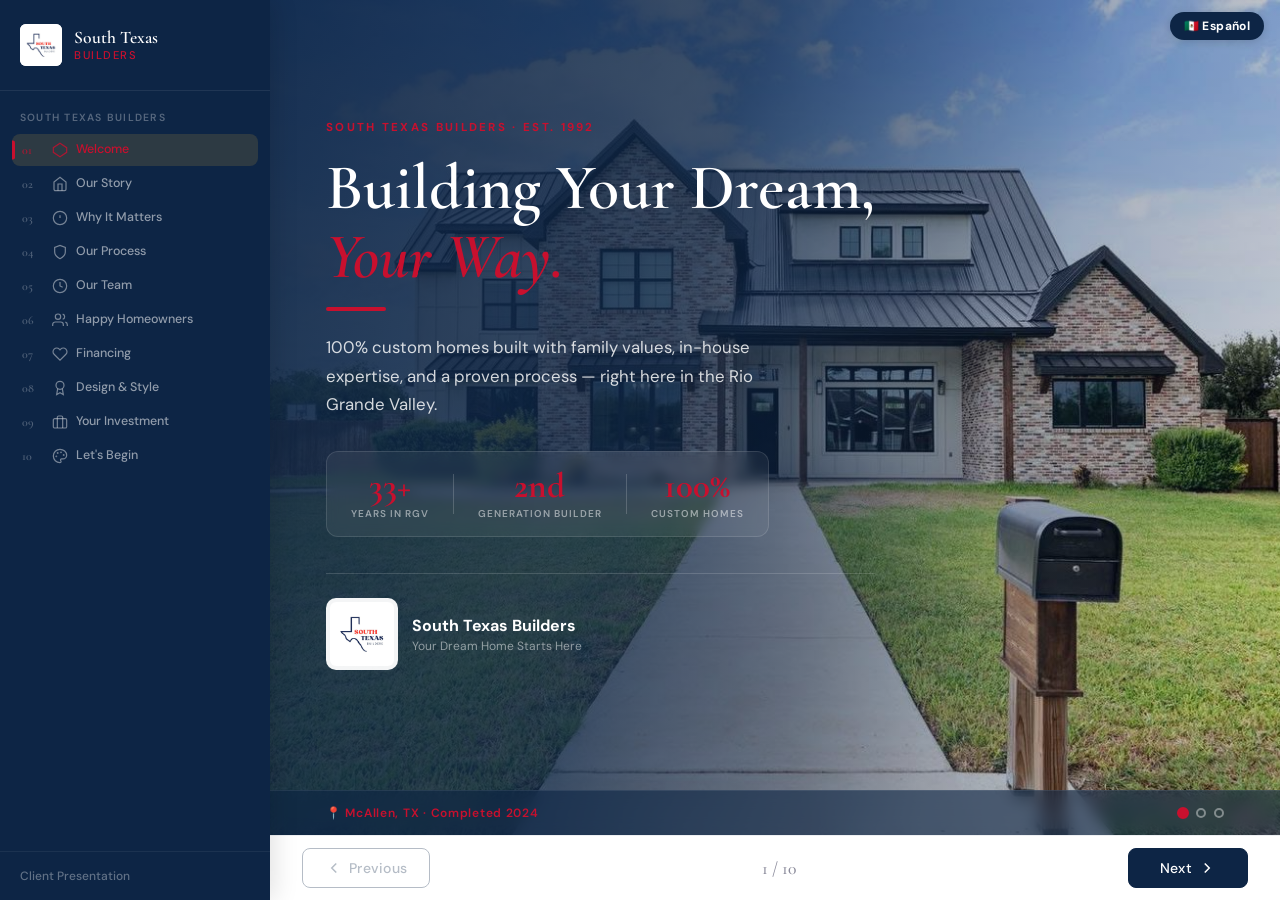
==== commit f1205839: "Add upgrades & extras line items to the pricing estimate Closers can now record the upgrades a clien" ====
--- a/index.html
+++ b/index.html
@@ -8,8 +8,8 @@
     <link rel="preconnect" href="https://fonts.googleapis.com" />
     <link rel="preconnect" href="https://fonts.gstatic.com" crossorigin />
     <link href="https://fonts.googleapis.com/css2?family=Cormorant+Garamond:ital,wght@0,300;0,400;0,500;0,600;0,700;1,300;1,400;1,500&family=DM+Sans:ital,opsz,wght@0,9..40,300;0,9..40,400;0,9..40,500;0,9..40,600;0,9..40,700;1,9..40,300;1,9..40,400&display=swap" rel="stylesheet" />
-    <script type="module" crossorigin src="/assets/index-iuoX7q8J.js"></script>
-    <link rel="stylesheet" crossorigin href="/assets/index-4S1AjyLc.css">
+    <script type="module" crossorigin src="/assets/index-jY09wo57.js"></script>
+    <link rel="stylesheet" crossorigin href="/assets/index-zOQVvLWB.css">
   </head>
   <body>
     <div id="root"></div>
--- a/assets/index-zOQVvLWB.css
+++ b/assets/index-zOQVvLWB.css
@@ -0,0 +1,2 @@
+:root{--navy: #0D2545;--navy-dark: #081830;--navy-light: #1B3A5C;--gold: #C8102E;--gold-light: #e0203f;--gold-pale: #fde8eb;--cream: #F5F0E8;--cream-dark: #EDE6D8;--white: #ffffff;--text-primary: #1a1a1a;--text-secondary: #4a4a5a;--text-muted: #8a8a9a;--sidebar-width: 270px;--transition: .35s cubic-bezier(.4, 0, .2, 1)}*,*:before,*:after{box-sizing:border-box;margin:0;padding:0}html,body{height:100%;width:100%;margin:0;padding:0;font-family:DM Sans,sans-serif;color:var(--text-primary);background:var(--cream);-webkit-font-smoothing:antialiased;overflow:hidden}#root{height:100%;width:100%;display:flex;overflow:hidden}h1,h2,h3,h4,h5{font-family:Cormorant Garamond,serif;font-weight:600;line-height:1.2}button{cursor:pointer;font-family:inherit}img{max-width:100%;display:block}.placeholder-img{background:linear-gradient(135deg,#d0ccc4,#bbb7ae);display:flex;align-items:center;justify-content:center;color:#6a6660;font-size:.78rem;font-weight:500;text-align:center;padding:12px;letter-spacing:.02em;border-radius:4px;border:2px solid rgba(196,154,60,.45);font-style:italic}::-webkit-scrollbar{width:6px;height:6px}::-webkit-scrollbar-track{background:transparent}::-webkit-scrollbar-thumb{background:#1b3a5c40;border-radius:3px}::-webkit-scrollbar-thumb:hover{background:#1b3a5c73}.sidebar{width:var(--sidebar-width);min-width:var(--sidebar-width);background:var(--navy);display:flex;flex-direction:column;height:100vh;overflow:hidden;box-shadow:4px 0 24px #0000001f;position:relative;z-index:10}.sidebar-brand{display:flex;align-items:center;gap:12px;padding:24px 20px;border-bottom:1px solid rgba(255,255,255,.08)}.sidebar-brand-text{display:flex;flex-direction:column}.sidebar-brand-name{font-family:Cormorant Garamond,serif;font-size:1.1rem;font-weight:600;color:var(--white);line-height:1.1}.sidebar-brand-sub{font-family:DM Sans,sans-serif;font-size:.7rem;font-weight:500;letter-spacing:.14em;text-transform:uppercase;color:var(--gold)}.sidebar-nav{flex:1;padding:20px 12px;display:flex;flex-direction:column;gap:2px;overflow-y:auto}.sidebar-nav-label{font-size:.65rem;font-weight:600;letter-spacing:.12em;text-transform:uppercase;color:#ffffff4d;padding:0 8px;margin-bottom:8px}.sidebar-item{display:flex;align-items:center;gap:8px;padding:8px 10px;background:transparent;border:none;border-radius:8px;color:#ffffff8c;text-align:left;width:100%;transition:background .2s ease,color .2s ease;position:relative;backface-visibility:hidden;-webkit-backface-visibility:hidden;-webkit-font-smoothing:antialiased}.sidebar-item:hover{background:#ffffff12;color:#ffffffd9}.sidebar-item--active{background:#c49a3c2e!important;color:var(--gold)!important}.sidebar-item--active:before{content:"";position:absolute;left:0;top:50%;transform:translateY(-50%);width:3px;height:60%;background:var(--gold);border-radius:0 2px 2px 0}.sidebar-item--done{color:#fff6}.sidebar-item-num{font-family:Cormorant Garamond,serif;font-size:.75rem;font-weight:600;opacity:.5;min-width:22px}.sidebar-item--active .sidebar-item-num{color:var(--gold);opacity:.8}.sidebar-item-icon{display:flex;align-items:center;opacity:.8}.sidebar-item-label{font-size:.78rem;font-weight:500;flex:1;line-height:1.25}.sidebar-item-check{color:var(--gold-light);display:flex;align-items:center;opacity:.7}.sidebar-footer{padding:16px 20px;border-top:1px solid rgba(255,255,255,.06)}.sidebar-footer-text{font-size:.75rem;font-weight:500;color:#ffffff59}.sidebar-footer-sub{font-size:.65rem;color:#fff3;margin-top:2px;letter-spacing:.04em}.cover-root{position:relative;width:100%;max-width:100%;flex:1;display:flex;flex-direction:column;overflow:hidden;min-height:500px;align-self:stretch}.cover-bg-slide{position:absolute;top:0;right:0;bottom:0;left:0;background-size:cover;background-position:center;transition:opacity 1.4s ease;z-index:0}.cover-overlay{position:absolute;top:0;right:0;bottom:0;left:0;background:linear-gradient(105deg,#0d2545ed,#0d2545cc 40%,#0d254559,#00000026);z-index:1}.cover-content{position:relative;z-index:2;flex:1;display:flex;align-items:center;padding:52px 56px}.cover-left-panel{max-width:560px;display:flex;flex-direction:column;gap:0}.cover-eyebrow{font-size:.72rem;font-weight:700;letter-spacing:.2em;text-transform:uppercase;color:var(--gold);margin-bottom:18px}.cover-headline{font-family:Cormorant Garamond,serif;font-size:clamp(3rem,5vw,5rem);font-weight:600;line-height:1.08;color:#fff;margin-bottom:16px}.cover-headline-red{color:var(--gold);font-style:italic}.cover-red-bar{width:60px;height:4px;background:var(--gold);border-radius:2px;margin-bottom:22px}.cover-sub{font-size:1.05rem;line-height:1.7;color:#ffffffd1;margin-bottom:32px;max-width:460px}.cover-badges{display:flex;align-items:center;gap:0;margin-bottom:36px;background:#ffffff0f;border:1px solid rgba(255,255,255,.12);border-radius:12px;padding:16px 24px;-webkit-backdrop-filter:blur(6px);backdrop-filter:blur(6px);width:fit-content}.cover-badge{display:flex;flex-direction:column;align-items:center;padding:0 20px}.cover-badge:first-child{padding-left:0}.cover-badge:last-child{padding-right:0}.cover-badge-num{font-family:Cormorant Garamond,serif;font-size:2.2rem;font-weight:700;color:var(--gold);line-height:1}.cover-badge-label{font-size:.62rem;font-weight:600;letter-spacing:.1em;text-transform:uppercase;color:#ffffff80;margin-top:4px;text-align:center;white-space:nowrap}.cover-badge-divider{width:1px;height:40px;background:#ffffff2e;margin:0 4px;flex-shrink:0}.cover-logo-area{display:flex;align-items:center;gap:14px;padding-top:24px;border-top:1px solid rgba(255,255,255,.15);margin-top:auto}.cover-logo-img{height:72px;width:72px;object-fit:contain;background:#fffffff2;border-radius:10px;padding:4px}.cover-logo-text{display:flex;flex-direction:column}.cover-brand-name{font-size:1rem;font-weight:700;color:#fff}.cover-brand-tagline{font-size:.75rem;color:#ffffff80;margin-top:2px}.cover-bottom-bar{position:relative;z-index:2;display:flex;align-items:center;justify-content:space-between;padding:14px 56px;background:#0d254599;-webkit-backdrop-filter:blur(8px);backdrop-filter:blur(8px);border-top:1px solid rgba(255,255,255,.08)}.cover-caption{font-size:.75rem;font-weight:600;letter-spacing:.06em;color:var(--gold)}.cover-dots{display:flex;align-items:center;gap:8px}.cover-dot{width:10px;height:10px;border-radius:50%;border:2px solid rgba(255,255,255,.4);background:transparent;cursor:pointer;padding:0;transition:all .3s}.cover-dot.active{background:var(--gold);border-color:var(--gold);transform:scale(1.2)}@media(max-width:900px){.cover-content{padding:32px 24px}.cover-bottom-bar{padding:12px 24px}.cover-headline{font-size:2.4rem}.cover-badges{padding:12px 16px}.cover-badge{padding:0 12px}}.legacy-root{min-height:calc(100vh - 60px)}.legacy-grid{display:grid;grid-template-columns:1fr 1fr;gap:64px;align-items:start}.legacy-body{font-size:1rem;color:var(--text-secondary);line-height:1.75;margin-bottom:16px}.legacy-quote{font-family:Cormorant Garamond,serif;font-size:1.2rem;font-style:italic;color:var(--navy);border-left:3px solid var(--gold);padding-left:20px;margin:24px 0 32px;line-height:1.5}.legacy-timeline{margin-top:8px}.legacy-milestone{display:grid;grid-template-columns:52px 20px 1fr;align-items:center;gap:12px;margin-bottom:16px}.legacy-milestone-year{font-family:Cormorant Garamond,serif;font-size:1rem;font-weight:700;color:var(--gold);text-align:right}.legacy-milestone-dot{width:10px;height:10px;border-radius:50%;background:var(--navy);border:2px solid var(--gold);justify-self:center;position:relative}.legacy-milestone-dot:before{content:"";position:absolute;top:10px;left:50%;transform:translate(-50%);width:1px;height:20px;background:#c49a3c4d}.legacy-milestone:last-child .legacy-milestone-dot:before{display:none}.legacy-milestone-label{font-size:.9rem;color:var(--text-secondary);line-height:1.4}.legacy-media{display:flex;flex-direction:column;gap:16px}.legacy-family-photo{width:100%;height:240px;font-size:.82rem;border:2px solid rgba(196,154,60,.4);border-radius:8px}.legacy-location-cards{background:var(--navy);color:#ffffffd9;border-radius:8px;padding:12px 16px;font-size:.85rem;display:flex;align-items:center;gap:10px}.legacy-location svg{stroke:var(--gold);flex-shrink:0}.legacy-location{display:flex;align-items:center;gap:10px}.legacy-home-photo{width:100%;height:200px;font-size:.82rem;border:2px solid rgba(196,154,60,.4);border-radius:8px}.legacy-founders-wrap{border-radius:14px;overflow:hidden;border:2px solid rgba(200,16,46,.25);background:linear-gradient(160deg,#0d2545,#1b3a5c 60%,#0d2545);margin-bottom:16px}.legacy-founders-photo{width:100%;height:380px;object-fit:contain;object-position:center bottom;display:block}.legacy-founders-caption{display:flex;align-items:center;justify-content:center;gap:0;padding:16px 24px;background:var(--navy)}.legacy-founder-name{display:flex;flex-direction:column;align-items:center;padding:0 20px}.legacy-founder-label{font-size:.62rem;font-weight:600;letter-spacing:.12em;text-transform:uppercase;color:#ffffff73;margin-bottom:3px}.legacy-founder-name strong{font-size:.95rem;font-weight:700;color:#fff;font-family:Cormorant Garamond,serif}.legacy-founder-divider{width:1px;height:36px;background:#ffffff26;flex-shrink:0}.legacy-founders-wrap{border-radius:16px;overflow:hidden;border:none;box-shadow:0 24px 64px #0d254526;margin-bottom:16px;background:var(--navy-dark)}.legacy-founders-img-wrap{position:relative;overflow:hidden}.legacy-founders-photo{width:100%;height:460px;object-fit:cover;object-position:center 15%;display:block;transition:transform .5s ease}.legacy-founders-wrap:hover .legacy-founders-photo{transform:scale(1.03)}.legacy-founders-overlay{position:absolute;top:0;right:0;bottom:0;left:0;background:linear-gradient(to bottom,transparent 40%,rgba(13,37,69,.7) 100%)}.legacy-founders-badge{position:absolute;bottom:14px;left:16px;right:16px}.legacy-founders-est{font-size:.68rem;font-weight:700;letter-spacing:.12em;text-transform:uppercase;color:var(--gold);background:#0d2545b3;padding:5px 12px;border-radius:20px;-webkit-backdrop-filter:blur(6px);backdrop-filter:blur(6px);border:1px solid rgba(200,16,46,.3)}.legacy-founders-caption{display:flex;align-items:center;justify-content:center;padding:14px 24px;background:var(--navy);border-radius:12px;gap:0;margin-top:8px}.legacy-founder-name{display:flex;flex-direction:column;align-items:center;padding:0 24px}.legacy-founder-label{font-size:.6rem;font-weight:600;letter-spacing:.14em;text-transform:uppercase;color:#fff6;margin-bottom:4px}.legacy-founder-name strong{font-size:1rem;font-weight:700;color:#fff;font-family:Cormorant Garamond,serif;letter-spacing:.02em}.legacy-founder-divider{width:1px;height:40px;background:#ffffff1f;flex-shrink:0}.legacy-stats-row{display:flex;align-items:center;background:var(--cream-dark);border-radius:12px;padding:16px 20px;border:1px solid rgba(13,37,69,.08)}.legacy-stat{flex:1;display:flex;flex-direction:column;align-items:center}.legacy-stat-num{font-family:Cormorant Garamond,serif;font-size:1.8rem;font-weight:700;color:var(--navy);line-height:1}.legacy-stat-label{font-size:.6rem;font-weight:600;letter-spacing:.1em;text-transform:uppercase;color:var(--text-muted);margin-top:4px;text-align:center}.legacy-stat-div{width:1px;height:32px;background:#0d25451f}.problem-root{min-height:calc(100vh - 60px)}.problem-header{margin-bottom:40px}.problem-title{line-height:1.15}.problem-title-sub{color:var(--gold)}.problem-cards{display:grid;grid-template-columns:repeat(2,1fr);gap:20px;margin-bottom:36px}.problem-card{background:var(--white);border:1px solid rgba(27,58,92,.08);border-radius:12px;padding:28px;position:relative;transition:transform .2s ease,box-shadow .2s ease;border-left:4px solid var(--navy)}.problem-card:hover{transform:translateY(-2px);box-shadow:0 8px 24px #1b3a5c1a}.problem-card-icon{color:var(--navy);margin-bottom:14px;opacity:.7}.problem-card-title{font-family:Cormorant Garamond,serif;font-size:1.4rem;font-weight:600;color:var(--navy);margin-bottom:10px}.problem-card-body{font-size:.92rem;color:var(--text-secondary);line-height:1.65;margin-bottom:14px}.problem-card-fear{display:flex;align-items:flex-start;gap:8px;font-size:.85rem;color:var(--text-muted);font-style:italic;padding-top:12px;border-top:1px solid rgba(27,58,92,.08)}.problem-card-fear svg{stroke:var(--gold);flex-shrink:0;margin-top:2px}.problem-pivot{background:var(--navy);border-radius:12px;padding:24px 32px}.problem-pivot-inner{display:flex;align-items:center;gap:20px;color:var(--white);font-size:1rem;line-height:1.6}.problem-pivot-icon{font-size:1.8rem;color:var(--gold);flex-shrink:0;font-weight:300}.problem-pivot-inner strong{color:var(--gold)}.process-root{min-height:calc(100vh - 60px)}.process-layout{display:grid;grid-template-columns:1fr 1.4fr;gap:32px;align-items:start}.process-steps{display:flex;flex-direction:column;gap:4px}.process-step-btn{display:flex;align-items:center;gap:12px;padding:14px 16px;background:transparent;border:1px solid rgba(27,58,92,.1);border-radius:8px;text-align:left;cursor:pointer;transition:all .2s ease;position:relative}.process-step-btn:hover{background:#1b3a5c0a;border-color:#1b3a5c33}.process-step-btn--active{background:var(--navy);border-color:var(--navy)}.process-step-btn--active .process-step-num,.process-step-btn--active .process-step-title,.process-step-btn--active .process-step-sub,.process-step-btn--active .process-step-arrow{color:var(--white)}.process-step-btn--active .process-step-icon svg{stroke:var(--gold)}.process-step-num{font-family:Cormorant Garamond,serif;font-size:1.1rem;font-weight:700;color:var(--gold);min-width:28px}.process-step-btn--active .process-step-num{color:var(--gold)}.process-step-icon{color:var(--navy)}.process-step-text{flex:1}.process-step-title{font-size:.92rem;font-weight:600;color:var(--navy)}.process-step-sub{font-size:.78rem;color:var(--text-muted)}.process-step-arrow{color:var(--text-muted);font-size:1.2rem}.process-detail{background:var(--white);border-radius:12px;padding:36px;border:1px solid rgba(27,58,92,.08);box-shadow:0 4px 20px #1b3a5c0f}.process-detail-header{display:flex;align-items:flex-start;gap:16px;margin-bottom:20px}.process-detail-num{font-family:Cormorant Garamond,serif;font-size:3.2rem;font-weight:700;color:#c49a3c40;line-height:1;min-width:64px}.process-detail-title{font-family:Cormorant Garamond,serif;font-size:1.8rem;font-weight:600;color:var(--navy);margin-bottom:4px}.process-detail-sub{font-size:.82rem;font-weight:600;letter-spacing:.08em;text-transform:uppercase;color:var(--gold)}.process-detail-body{font-size:1rem;color:var(--text-secondary);line-height:1.7;margin-bottom:20px;padding-bottom:20px;border-bottom:1px solid rgba(27,58,92,.07)}.process-detail-list{list-style:none;display:flex;flex-direction:column;gap:10px;margin-bottom:28px}.process-detail-list li{display:flex;align-items:center;gap:10px;font-size:.9rem;color:var(--text-primary)}.process-detail-list li svg{stroke:var(--gold);flex-shrink:0}.process-progress{display:flex;gap:8px}.process-progress-dot{width:10px;height:10px;border-radius:50%;background:#1b3a5c26;cursor:pointer;transition:background .2s ease,transform .2s ease}.process-progress-dot--done{background:var(--gold)}.process-progress-dot:hover{transform:scale(1.2)}.team-root{min-height:calc(100vh - 60px)}.team-grid{display:grid;grid-template-columns:repeat(5,1fr);gap:16px;margin-bottom:28px}.team-card{background:var(--white);border-radius:12px;overflow:hidden;border:1px solid rgba(27,58,92,.08);transition:transform .2s ease,box-shadow .2s ease}.team-card:hover{transform:translateY(-3px);box-shadow:0 10px 28px #1b3a5c1a}.team-card-top{position:relative}.team-photo{width:100%;height:260px;border-radius:0;font-size:.72rem;border:none;border-bottom:2px solid rgba(196,154,60,.3);overflow:hidden}.team-badge{position:absolute;top:10px;right:10px;color:#fff;font-size:.65rem;font-weight:700;letter-spacing:.06em;text-transform:uppercase;padding:3px 8px;border-radius:4px}.team-card-body{padding:14px 14px 16px}.team-name{font-family:Cormorant Garamond,serif;font-size:1.1rem;font-weight:600;color:var(--navy);margin-bottom:2px}.team-role{font-size:.72rem;font-weight:600;letter-spacing:.06em;text-transform:uppercase;color:var(--gold);margin-bottom:8px}.team-desc{font-size:.8rem;color:var(--text-secondary);line-height:1.55;margin-bottom:10px}.team-skills{display:flex;flex-wrap:wrap;gap:4px}.team-skill{font-size:.65rem;font-weight:500;color:var(--navy);background:var(--cream);border:1px solid rgba(27,58,92,.15);border-radius:4px;padding:2px 7px}.team-banner{background:var(--navy);border-radius:10px;padding:18px 28px;display:flex;align-items:center;gap:16px;color:#ffffffe6;font-size:.9rem}.team-banner svg{stroke:var(--gold);flex-shrink:0}.team-banner strong{color:var(--gold);margin-right:8px}.team-photo-placeholder{display:flex;align-items:center;justify-content:center;font-size:2.5rem;background:var(--cream-dark);border:2px dashed rgba(13,37,69,.15);color:#0d25454d}.proof-root{display:flex;flex-direction:column;height:100%;background:var(--cream);overflow-y:auto}.proof-hero{padding:48px 56px 32px;background:var(--navy);color:#fff}.proof-title{color:#fff!important}.proof-subtitle{color:#ffffffb3!important;max-width:600px}.proof-stats{display:flex;gap:40px;margin-top:28px}.proof-stat{display:flex;flex-direction:column}.proof-stat-num{font-family:Cormorant Garamond,serif;font-size:2.8rem;font-weight:700;color:var(--gold);line-height:1}.proof-stat-label{font-size:.7rem;font-weight:600;letter-spacing:.12em;text-transform:uppercase;color:#ffffff80;margin-top:4px}.proof-gallery{display:grid;grid-template-columns:repeat(3,1fr);gap:4px;padding:4px;background:var(--cream)}.proof-gallery-item{position:relative;overflow:hidden;cursor:pointer}.proof-gallery-img-wrap{position:relative;aspect-ratio:3/4;overflow:hidden}.proof-gallery-img{width:100%;height:100%;object-fit:cover;object-position:center center;transition:transform .5s ease;display:block}.proof-gallery-item:hover .proof-gallery-img{transform:scale(1.06)}.proof-gallery-overlay{position:absolute;top:0;right:0;bottom:0;left:0;background:linear-gradient(to bottom,transparent 50%,rgba(13,37,69,.75) 100%);transition:opacity .3s}.proof-gallery-caption{position:absolute;bottom:0;left:0;right:0;padding:16px 14px 14px;z-index:2}.proof-gallery-label{font-size:.75rem;font-weight:600;color:#fff;line-height:1.4;display:block}.proof-banner{padding:24px 56px;background:#fff;border-top:1px solid rgba(13,37,69,.08)}.proof-banner-inner{display:flex;align-items:center;gap:20px;max-width:800px}.proof-banner-icon{font-size:2rem;flex-shrink:0}.proof-banner-inner strong{font-size:1rem;font-weight:700;color:var(--navy);display:block;margin-bottom:4px}.proof-banner-inner p{font-size:.9rem;color:var(--text-muted);margin:0}@media(max-width:900px){.proof-hero{padding:32px 24px 24px}.proof-gallery{grid-template-columns:repeat(2,1fr)}.proof-gallery-img-wrap{height:220px}.proof-banner{padding:20px 24px}}.financing-root{min-height:calc(100vh - 60px)}.financing-layout{display:grid;grid-template-columns:1.1fr 1fr;gap:40px;align-items:start}.financing-sub-head{font-family:Cormorant Garamond,serif;font-size:1.4rem;font-weight:600;color:var(--navy);margin-bottom:16px}.financing-partners{margin-bottom:32px}.financing-partner-cards{display:flex;flex-direction:column;gap:12px;margin-bottom:12px}.financing-partner-card{display:flex;gap:14px;background:var(--white);border-radius:10px;padding:16px;border:1px solid rgba(27,58,92,.1);align-items:flex-start}.financing-partner-logo{width:112px;height:112px;border-radius:50%;flex-shrink:0;border:2px solid rgba(196,154,60,.4);overflow:hidden;object-fit:cover;object-position:center top;display:block}.financing-partner-info{flex:1}.financing-partner-info strong{display:block;font-size:.95rem;font-weight:600;color:var(--navy);margin-bottom:2px}.financing-partner-info span{display:block;font-size:.72rem;color:var(--gold);font-weight:500;letter-spacing:.04em;margin-bottom:6px}.financing-partner-info p{font-size:.82rem;color:var(--text-secondary);line-height:1.5}.financing-note{font-size:.82rem;color:var(--text-muted);font-style:italic;border-left:2px solid var(--gold);padding-left:12px}.financing-draw-intro{font-size:.9rem;color:var(--text-secondary);line-height:1.65;margin-bottom:16px}.financing-draw-steps{display:flex;flex-direction:column;gap:10px}.financing-draw-step{display:grid;grid-template-columns:24px 1fr 52px;align-items:center;gap:12px}.financing-draw-num{font-family:Cormorant Garamond,serif;font-size:1rem;font-weight:700;color:var(--gold);text-align:center}.financing-draw-bar-wrap{flex:1}.financing-draw-label{font-size:.8rem;color:var(--text-primary);margin-bottom:4px}.financing-draw-bar{height:6px;background:#1b3a5c1a;border-radius:3px;overflow:hidden}.financing-draw-fill{height:100%;background:linear-gradient(90deg,var(--navy),var(--navy-light));border-radius:3px}.financing-draw-pct{font-size:.78rem;color:var(--gold);font-weight:600;text-align:right}.financing-loan-cards{display:flex;flex-direction:column;gap:12px;margin-bottom:20px}.financing-loan-card{background:var(--white);border-radius:10px;padding:16px 18px;border:1px solid rgba(27,58,92,.08)}.financing-loan-header{display:flex;align-items:center;justify-content:space-between;margin-bottom:6px}.financing-loan-title{font-family:Cormorant Garamond,serif;font-size:1.1rem;font-weight:600;color:var(--navy)}.financing-loan-best{font-size:.68rem;font-weight:600;color:var(--gold);background:#c49a3c1a;border:1px solid rgba(196,154,60,.3);padding:2px 8px;border-radius:4px;white-space:nowrap}.financing-loan-desc{font-size:.85rem;color:var(--text-secondary);line-height:1.55}.financing-promise{background:var(--navy);border-radius:10px;padding:18px 20px;display:flex;gap:14px;align-items:flex-start;color:#ffffffe6}.financing-promise svg{stroke:var(--gold);flex-shrink:0;margin-top:2px}.financing-promise strong{display:block;color:var(--gold);font-size:.9rem;margin-bottom:4px}.financing-promise p{font-size:.83rem;line-height:1.5;color:#ffffffbf}.calc-divider{display:flex;align-items:center;gap:16px;margin:44px 0 32px}.calc-divider-line{flex:1;height:1px;background:#1b3a5c26}.calc-divider-label{font-size:.72rem;font-weight:600;letter-spacing:.12em;text-transform:uppercase;color:var(--gold);white-space:nowrap;padding:4px 14px;border:1px solid rgba(196,154,60,.3);border-radius:20px;background:#c49a3c0f}.calc-root{margin-top:0}.calc-intro{font-size:.88rem;color:var(--text-secondary);line-height:1.65;margin-bottom:24px;max-width:680px}.calc-section{margin-bottom:28px}.calc-section-label{font-size:.72rem;font-weight:600;text-transform:uppercase;letter-spacing:.1em;color:var(--text-muted);margin-bottom:12px;display:flex;align-items:center;gap:10px}.calc-section-label:after{content:"";flex:1;height:1px;background:#1b3a5c1a}.calc-pkg-cards{display:grid;grid-template-columns:repeat(4,1fr);gap:10px;padding-top:32px;align-items:end}.calc-pkg-card{border:1.5px solid rgba(27,58,92,.15);border-radius:8px;padding:14px 14px 12px;cursor:pointer;transition:all .15s;background:var(--white);position:relative}.calc-pkg-card:hover{border-color:var(--navy);background:#f7f4ee}.calc-pkg-card.active{border-color:var(--navy);border-width:2px;background:#f7f4ee}.calc-pkg-card.popular{border-color:var(--red)!important;border-width:2.5px!important;background:#fff5f4!important;box-shadow:0 6px 20px #b5291e2e;margin-top:28px}.calc-pop-badge{position:absolute;top:-26px;left:50%;transform:translate(-50%);background:var(--navy);color:#fff;font-size:.75rem;font-weight:800;letter-spacing:.06em;text-transform:uppercase;padding:6px 18px;border-radius:20px;white-space:nowrap;box-shadow:0 3px 12px #0f1f3d73;-webkit-print-color-adjust:exact;print-color-adjust:exact;z-index:2}.calc-pkg-check{position:absolute;top:8px;right:8px;width:16px;height:16px;border-radius:50%;background:var(--navy);display:flex;align-items:center;justify-content:center}.calc-pkg-check svg{width:9px;height:9px}.calc-pkg-name{font-size:.82rem;font-weight:600;color:var(--navy);margin-bottom:4px;margin-top:6px;line-height:1.3}.calc-pkg-rate{font-family:Cormorant Garamond,serif;font-size:1.3rem;color:var(--red);line-height:1}.calc-pkg-rate span{font-family:IBM Plex Sans,sans-serif;font-size:.72rem;color:var(--text-muted)}.calc-lender-cards{display:grid;grid-template-columns:repeat(3,1fr);gap:10px;margin-bottom:10px}.calc-lender-card{border:1.5px solid rgba(27,58,92,.15);border-radius:8px;padding:14px;cursor:pointer;transition:all .15s;background:var(--white);position:relative}.calc-lender-card:hover{border-color:var(--navy);background:#f7f4ee}.calc-lender-card.active{border-color:var(--navy);border-width:2px;background:#f7f4ee}.calc-lender-check{position:absolute;top:8px;right:8px;width:16px;height:16px;border-radius:50%;background:var(--navy);display:flex;align-items:center;justify-content:center}.calc-lender-check svg{width:9px;height:9px}.calc-lender-name{font-size:.88rem;font-weight:600;color:var(--navy);margin-bottom:8px}.calc-lender-rates{display:flex;gap:14px;margin-bottom:8px}.calc-lender-rate-lbl{display:block;font-size:.65rem;text-transform:uppercase;letter-spacing:.06em;color:var(--text-muted);margin-bottom:1px}.calc-lender-rate-val{font-family:Cormorant Garamond,serif;font-size:1.2rem;line-height:1}.calc-lender-rate-val.construction{color:var(--red)}.calc-lender-rate-val.permanent{color:#1a5c2e}.calc-lender-note{font-size:.72rem;color:var(--text-muted);line-height:1.5;border-top:1px solid rgba(27,58,92,.08);padding-top:6px}.calc-rate-legend{display:flex;gap:16px;padding:10px 14px;background:#f7f4ee;border:1px solid rgba(27,58,92,.1);border-radius:6px;flex-wrap:wrap}.calc-rate-leg-item{display:flex;align-items:center;gap:7px;font-size:.78rem;color:var(--text-muted)}.calc-rate-dot{width:8px;height:8px;border-radius:50%;flex-shrink:0}.calc-rate-dot.construction{background:var(--red)}.calc-rate-dot.permanent{background:#1a5c2e}.calc-add-bar{display:flex;justify-content:flex-end;margin-bottom:12px}.calc-btn-add{font-family:inherit;font-size:.8rem;font-weight:500;color:var(--navy);background:#f7f4ee;border:1px solid rgba(27,58,92,.2);border-radius:6px;padding:7px 16px;cursor:pointer;transition:all .15s}.calc-btn-add:hover{background:#ede7db;border-color:var(--navy)}.calc-opts{display:grid;grid-template-columns:repeat(auto-fit,minmax(320px,1fr));gap:20px}.calc-opt-panel{border:1px solid rgba(27,58,92,.15);border-radius:10px;overflow:hidden}.calc-opt-head{background:var(--navy);padding:14px 18px;display:flex;align-items:center;gap:12px}.calc-opt-letter{font-family:Cormorant Garamond,serif;font-size:2rem;color:#f5f0e8;line-height:1;flex-shrink:0}.calc-opt-hf{flex:1}.calc-opt-name{font-family:inherit;font-size:.82rem;font-weight:500;color:#fff;background:transparent;border:none;border-bottom:1px solid rgba(255,255,255,.2);width:100%;padding:2px 0 4px;outline:none;margin-bottom:6px}.calc-opt-name::placeholder{color:#ffffff4d}.calc-opt-sq-row{display:flex;align-items:center;gap:8px}.calc-opt-sq{font-family:inherit;font-size:.78rem;color:#ffffffbf;background:transparent;border:none;border-bottom:1px solid rgba(255,255,255,.15);width:90px;text-align:right;padding:2px 0;outline:none}.calc-opt-sq::placeholder{color:#ffffff40}.calc-opt-sq-lbl{font-size:.72rem;color:#fff6}.calc-opt-rm{background:none;border:none;color:#ffffff40;font-size:1rem;cursor:pointer;padding:2px 4px;transition:color .15s}.calc-opt-rm:hover{color:#ff8080}.calc-opt-body{padding:18px 20px;background:var(--white)}.calc-blk{margin-bottom:16px}.calc-blk-ttl{font-size:.65rem;font-weight:600;text-transform:uppercase;letter-spacing:.09em;color:var(--text-muted);border-bottom:1px solid rgba(27,58,92,.08);padding-bottom:5px;margin-bottom:10px}.calc-irow{display:flex;align-items:center;justify-content:space-between;padding:4px 0;gap:8px}.calc-irow-lbl{font-size:.82rem;color:var(--text-primary);line-height:1.35;flex:1}.calc-irow-lbl small{display:block;font-size:.68rem;color:var(--text-muted)}.calc-irow-lbl.dim{color:var(--text-muted);font-size:.78rem}.calc-val-disp{font-size:.82rem;font-weight:500;color:var(--navy);background:#f7f4ee;border:1px solid rgba(27,58,92,.1);border-radius:5px;padding:4px 10px;min-width:90px;text-align:right;white-space:nowrap}.calc-id-wrap{position:relative;display:inline-block}.calc-id-wrap:before{content:"$";position:absolute;left:8px;top:50%;transform:translateY(-50%);font-size:.75rem;color:var(--text-muted);pointer-events:none}.calc-id-wrap input{font-family:inherit;font-size:.82rem;color:var(--text-primary);border:1px solid rgba(27,58,92,.2);border-radius:5px;padding:5px 8px 5px 18px;width:110px;text-align:right;background:#f7f4ee;outline:none;transition:border-color .15s}.calc-id-wrap input:focus{border-color:var(--red);background:#fff}.calc-ip-wrap{position:relative;display:inline-block}.calc-ip-wrap:after{content:"%";position:absolute;right:8px;top:50%;transform:translateY(-50%);font-size:.75rem;color:var(--text-muted);pointer-events:none}.calc-ip-wrap input{font-family:inherit;font-size:.82rem;color:var(--text-primary);border:1px solid rgba(27,58,92,.2);border-radius:5px;padding:5px 22px 5px 8px;width:72px;text-align:right;background:#f7f4ee;outline:none;transition:border-color .15s}.calc-ip-wrap input:focus{border-color:var(--red);background:#fff}.calc-rate-row{display:flex;align-items:center;gap:8px}.calc-rate-chip{font-size:.75rem;font-weight:600;padding:3px 8px;border-radius:5px;white-space:nowrap}.calc-rate-chip.construction{background:#f8ece9;color:#8a1e16}.calc-rate-chip.permanent{background:#e8f5ed;color:#1a5c2e}.calc-cr{display:flex;justify-content:space-between;align-items:baseline;padding:5px 0;border-bottom:1px solid rgba(27,58,92,.07)}.calc-cr:last-child{border-bottom:none}.calc-cr-lbl{font-size:.78rem;color:var(--text-muted);line-height:1.35}.calc-cr-lbl small{display:block;font-size:.65rem;color:#b0a898}.calc-cr-val{font-size:.82rem;font-weight:500;color:var(--text-primary)}.calc-cr-val.big{font-size:.9rem;color:var(--navy)}.calc-down-strip{display:flex;justify-content:space-between;align-items:center;background:#f5ead4;border:1px solid rgba(196,154,60,.4);border-radius:7px;padding:10px 15px;margin:14px 0}.calc-ds-lbl{font-size:.8rem;font-weight:600;color:#7a5e18}.calc-down-strip small{display:block;font-size:.68rem;color:#8a6010;margin-top:2px}.calc-ds-val{font-family:Cormorant Garamond,serif;font-size:1.5rem;color:#7a5e18;font-weight:600}.calc-mo-box{background:var(--navy);border-radius:8px;padding:15px 17px}.calc-mo-lbl{font-size:.65rem;font-weight:600;text-transform:uppercase;letter-spacing:.09em;color:#fff6;margin-bottom:2px}.calc-mo-total{font-family:Cormorant Garamond,serif;font-size:2.2rem;color:#f5f0e8;line-height:1;margin-bottom:10px}.calc-mo-rows{border-top:1px solid rgba(255,255,255,.1);padding-top:9px}.calc-mo-row{display:flex;justify-content:space-between;padding:3px 0}.calc-mo-row span:first-child{font-size:.75rem;color:#ffffff80}.calc-mo-row span:last-child{font-size:.75rem;color:#ffffffe0;font-weight:500}.calc-draw-sec{margin:28px 0;background:var(--white);border:1px solid rgba(27,58,92,.12);border-radius:10px;padding:22px 24px}.calc-draw-ttl{font-family:Cormorant Garamond,serif;font-size:1.25rem;font-weight:600;color:var(--navy);margin-bottom:6px}.calc-draw-note{font-size:.82rem;color:var(--text-secondary);line-height:1.65;margin-bottom:14px}.calc-draw-tbl{width:100%;border-collapse:collapse;font-size:.82rem}.calc-draw-tbl th{text-align:left;font-size:.65rem;font-weight:600;text-transform:uppercase;letter-spacing:.08em;color:var(--text-muted);padding:5px 10px;border-bottom:1px solid rgba(27,58,92,.15)}.calc-draw-tbl td{padding:7px 10px;border-bottom:1px solid rgba(27,58,92,.06);color:var(--text-primary);vertical-align:middle}.calc-draw-tbl td:not(:first-child){text-align:right}.calc-draw-tbl tr:last-child td{border-bottom:none}.draw-hi td{background:#f7f4ee;font-weight:600;color:var(--navy);-webkit-print-color-adjust:exact;print-color-adjust:exact}.calc-draw-rate-note{font-size:.75rem;color:var(--text-muted);margin-top:10px;line-height:1.55}.calc-draw-rate-note strong{color:var(--red)}.calc-disclaimer{font-size:.72rem;color:var(--text-muted);line-height:1.65;border-top:1px solid rgba(27,58,92,.1);padding-top:16px;margin-top:8px}.calc-rates-inline{display:flex;gap:20px;flex-wrap:wrap;background:var(--white);border:1px solid rgba(27,58,92,.15);border-radius:10px;padding:20px 24px}.calc-rate-inline-item{display:flex;align-items:center;gap:16px;flex:1;min-width:240px}.calc-rate-inline-label{display:flex;align-items:center;gap:8px;font-size:.85rem;font-weight:500;color:var(--navy);flex:1}.calc-rate-inline-label small{display:block;font-size:.7rem;color:var(--text-muted);font-weight:400;margin-top:1px}.calc-topbar{display:flex;align-items:flex-end;justify-content:space-between;gap:16px;margin-bottom:20px;flex-wrap:wrap}.calc-customer-field{display:flex;flex-direction:column;gap:4px}.calc-customer-field label{font-size:.7rem;font-weight:600;text-transform:uppercase;letter-spacing:.1em;color:var(--text-muted)}.calc-customer-input{font-family:inherit;font-size:.9rem;color:var(--navy);border:1px solid rgba(27,58,92,.2);border-radius:6px;padding:8px 14px;background:var(--white);outline:none;min-width:240px;transition:border-color .15s}.calc-customer-input:focus{border-color:var(--red)}.calc-customer-input::placeholder{color:var(--text-muted)}.calc-print-btn{font-family:inherit;font-size:.85rem;font-weight:600;color:#fff;background:var(--navy);border:none;border-radius:7px;padding:10px 20px;cursor:pointer;transition:background .15s;white-space:nowrap}.calc-print-btn:hover{background:#1a2f52}.calc-pkg-rate-edit{display:flex;align-items:center;gap:3px;margin-top:6px}.calc-pkg-rate-prefix{font-family:Cormorant Garamond,serif;font-size:1.1rem;color:var(--red)}.calc-pkg-custom-rate{font-family:Cormorant Garamond,serif;font-size:1.3rem;color:var(--red);width:60px;border:none;border-bottom:1.5px dashed rgba(181,41,30,.4);background:transparent;outline:none;text-align:center;padding:0 2px}.calc-pkg-custom-rate::placeholder{color:#b5291e4d}.calc-pkg-rate-suffix{font-size:.7rem;color:var(--text-muted)}.calc-print-header{display:none}@media print{@page{margin:.5in .6in;size:letter}.calc-print-header{display:block!important;margin-bottom:20px;padding-bottom:14px;border-bottom:3px solid #0f1f3d;-webkit-print-color-adjust:exact;print-color-adjust:exact}.calc-print-logo-row{display:flex;align-items:center;gap:12px;margin-bottom:8px}.calc-print-logo-box{width:40px;height:40px;background:#0f1f3d!important;color:#f5f0e8!important;font-size:13px;font-weight:800;display:flex;align-items:center;justify-content:center;border-radius:4px;-webkit-print-color-adjust:exact;print-color-adjust:exact}.calc-print-company{font-size:15px;font-weight:700;color:#0f1f3d}.calc-print-tagline{font-size:10px;font-weight:600;text-transform:uppercase;letter-spacing:.1em;color:#b5291e}.calc-print-customer{font-size:24px;font-weight:900;color:#0f1f3d;margin-bottom:8px;letter-spacing:-.01em;line-height:1.2}.calc-print-meta{display:flex;gap:20px;flex-wrap:wrap;font-size:11px;color:#6b6560}.calc-print-meta strong{color:#1a1a1a}.app-layout>:not(.main-content){display:none!important}.nav-controls,.section-eyebrow,.section-title,.gold-line,.section-subtitle,.financing-layout,.calc-divider,.calc-print-btn,.calc-opt-rm,.calc-btn-add,.calc-add-bar{display:none!important}.calc-topbar:before{content:none!important}body{background:#fff!important;font-size:11px}.main-content,.section-wrapper,.section-container{padding:0!important}.calc-root{padding:0}.calc-opts{grid-template-columns:repeat(auto-fit,minmax(280px,1fr))!important}.calc-opt-panel{break-inside:avoid}.calc-pkg-cards{grid-template-columns:repeat(4,1fr)!important}.calc-mo-box,.calc-opt-head,.calc-down-strip,.draw-hi td,.calc-pop-badge,.calc-pkg-card.popular,.calc-rate-chip{-webkit-print-color-adjust:exact;print-color-adjust:exact}input,textarea{border:none!important;background:transparent!important}.calc-ip-wrap:after{display:none}.calc-id-wrap:before{display:none}}.cover-rep-phone{font-size:.8rem;color:var(--text-muted);margin-top:2px}.calc-draw-sec{background:#fff;border:1px solid #e2e8f0;border-radius:12px;padding:20px;margin-bottom:16px;box-shadow:0 2px 12px #0000000f}.calc-draw-ttl{font-size:14px;font-weight:800;color:#0d2545;margin-bottom:14px;text-transform:uppercase;letter-spacing:.08em;border-bottom:2px solid #C8102E;padding-bottom:8px;display:inline-block}.draw-block{border-radius:8px;overflow:hidden;margin-bottom:12px;border:1px solid #e2e8f0;box-shadow:0 1px 4px #0000000d}.draw-block-head{background:#0d2545;color:#fff;font-size:11px;font-weight:700;text-transform:uppercase;letter-spacing:.08em;padding:9px 14px}.draw-block-highlight .draw-block-head{background:#c8102e}.draw-tbl{width:100%;border-collapse:collapse;font-size:12px}.draw-tbl th{font-size:9px;font-weight:700;text-transform:uppercase;letter-spacing:.08em;color:#888;padding:7px 12px;border-bottom:1px solid #eee;text-align:left;background:#f8fafc}.draw-tbl td{padding:6px 12px;border-bottom:1px solid #f0f0f0;font-size:12px;color:#444}.draw-tbl td:not(:first-child){text-align:right;font-variant-numeric:tabular-nums}.draw-row-last td{font-weight:700;color:#0d2545;background:#f8fafc}.draw-row-total td{background:#eef2fa;font-weight:700;color:#0d2545;font-size:12px;padding:7px 12px}.draw-row-total td:not(:first-child){text-align:right}.draw-row-sub td{background:#fff5f5;color:#c8102e;font-weight:600;font-size:12px;padding:6px 12px;border-bottom:none}.draw-row-sub td:not(:first-child){text-align:right}.draw-summary{padding:10px 14px;background:#fff}.draw-sum-row{display:flex;justify-content:space-between;align-items:center;padding:5px 0;font-size:12px;color:#555;border-bottom:1px solid #f5f5f5}.draw-sum-row span:last-child{font-weight:600;color:#1a1a1a;font-variant-numeric:tabular-nums}.draw-sum-divider{border-top:2px solid #ddd!important;margin-top:6px;padding-top:8px!important}.draw-sum-row.dim{opacity:.65}.draw-sum-row.dim span{font-size:11px}.draw-sum-total{border-top:2px solid #0D2545!important;margin-top:4px;padding-top:10px!important}.draw-sum-total span{font-weight:800!important;font-size:14px!important;color:#0d2545!important}.draw-mo-total{font-size:36px;font-weight:900;color:#c8102e;text-align:center;padding:12px 0 6px;letter-spacing:-1px;line-height:1}.draw-mo-total span{font-size:16px;font-weight:500;color:#999;margin-left:2px}.draw-note{font-size:10px;color:#bbb;line-height:1.5;margin-top:10px;font-style:italic;text-align:center}.design-root{min-height:calc(100vh - 60px);display:flex;flex-direction:column}.design-layout{display:grid;grid-template-columns:1fr 1fr;gap:32px;margin-bottom:36px}.design-panel-head{font-family:Cormorant Garamond,serif;font-size:1.35rem;font-weight:600;color:var(--navy);margin-bottom:14px}.design-style-tabs{display:flex;flex-wrap:wrap;gap:6px;margin-bottom:16px}.design-style-tab{padding:6px 14px;border-radius:20px;border:1.5px solid rgba(27,58,92,.2);background:transparent;font-size:.82rem;font-weight:500;color:var(--navy);cursor:pointer;transition:all .2s ease}.design-style-tab:hover{background:#1b3a5c0d}.design-style-tab--active{background:var(--navy);color:var(--white);border-color:var(--navy)}.design-style-detail{background:var(--white);border-radius:10px;overflow:hidden;border:1px solid rgba(27,58,92,.08)}.design-style-img{width:100%;height:180px;border-radius:0;border:none;border-bottom:2px solid rgba(196,154,60,.4);font-size:.78rem}.design-style-name{font-family:Cormorant Garamond,serif;font-size:1.4rem;font-weight:600;color:var(--navy);padding:14px 16px 4px}.design-style-desc{font-size:.88rem;color:var(--text-secondary);line-height:1.6;padding:0 16px 12px}.design-style-tags{display:flex;flex-wrap:wrap;gap:6px;padding:0 16px 16px}.design-style-tag{font-size:.72rem;font-weight:500;color:var(--navy);background:var(--cream);border:1px solid rgba(27,58,92,.15);border-radius:4px;padding:3px 9px}.design-interior-grid{display:grid;grid-template-columns:1fr 1fr;gap:10px;margin-bottom:14px}.design-interior-img{width:100%;height:120px;border-radius:6px;font-size:.7rem;border:1.5px solid rgba(196,154,60,.4)}.design-selections-cta{background:var(--navy);border-radius:8px;padding:14px 16px;display:flex;gap:12px;align-items:flex-start;color:#ffffffe6;font-size:.85rem}.design-selections-cta svg{stroke:var(--gold);flex-shrink:0;margin-top:2px}.design-selections-cta strong{display:block;color:var(--gold);margin-bottom:2px}.design-selections-cta p{font-size:.8rem;color:#ffffffb3;line-height:1.45}.design-floor-section{border-top:1px solid rgba(27,58,92,.1);padding-top:28px}.design-floor-grid{display:grid;grid-template-columns:repeat(3,1fr);gap:16px;margin-bottom:12px}.design-floor-img{width:100%;height:180px;border-radius:8px;font-size:.78rem;border:1.5px solid rgba(196,154,60,.4)}.design-floor-note{font-size:.82rem;color:var(--text-muted);font-style:italic;text-align:center}.design-portal-cta{margin:32px 0 8px;background:linear-gradient(135deg,var(--navy) 0%,#0D2545 100%);border-radius:16px;padding:32px 40px}.design-portal-inner{display:flex;align-items:center;justify-content:space-between;gap:32px}.design-portal-title{font-family:Cormorant Garamond,serif;font-size:1.6rem;font-weight:600;color:#fff;margin-bottom:8px}.design-portal-sub{font-size:.9rem;color:#ffffffa6;line-height:1.6;max-width:480px}.design-portal-btn{display:flex;align-items:center;white-space:nowrap;background:var(--gold);color:#fff;font-size:1rem;font-weight:700;padding:16px 28px;border-radius:10px;text-decoration:none;transition:all .2s;flex-shrink:0;box-shadow:0 8px 24px #c8102e4d}.design-portal-btn:hover{transform:translateY(-2px);box-shadow:0 12px 32px #c8102e66}@media(max-width:900px){.design-portal-inner{flex-direction:column}.design-portal-btn{width:100%;justify-content:center}}.design-main-layout{display:grid;grid-template-columns:1fr 1fr;gap:24px;margin:0 0 32px;order:3;flex-shrink:0}.design-meeting-card,.design-portal-preview{background:#fff;border-radius:16px;padding:28px;border:1px solid rgba(13,37,69,.08);box-shadow:0 4px 20px #0d25450f;height:100%}.design-meeting-badge{font-size:.62rem;font-weight:700;letter-spacing:.15em;text-transform:uppercase;color:var(--gold);background:#c8102e14;padding:4px 10px;border-radius:20px;display:inline-block;margin-bottom:12px}.design-meeting-title{font-family:Cormorant Garamond,serif;font-size:1.5rem;font-weight:600;color:var(--navy);margin-bottom:10px}.design-meeting-sub{font-size:.88rem;color:var(--text-secondary);line-height:1.65;margin-bottom:20px}.design-architects{display:flex;flex-direction:column;gap:12px;margin-bottom:20px}.design-architect-card{display:flex;align-items:center;gap:12px;padding:10px 14px;background:var(--cream);border-radius:10px}.design-architect-photo{width:44px;height:44px;border-radius:50%;background:var(--cream-dark);display:block;object-fit:cover;object-position:center top;border:2px solid rgba(13,37,69,.1);flex-shrink:0}.design-architect-info{display:flex;flex-direction:column}.design-architect-info strong{font-size:.9rem;font-weight:700;color:var(--navy)}.design-architect-info span{font-size:.75rem;color:var(--text-muted)}.design-meeting-features{display:flex;flex-direction:column;gap:10px}.design-meeting-feature{display:flex;gap:10px;align-items:flex-start;font-size:.85rem;color:var(--text-secondary)}.design-meeting-feature p{margin:0}.design-portal-preview-header{margin-bottom:16px}.design-portal-screenshot{background:var(--navy);border-radius:10px;height:160px;display:flex;align-items:center;justify-content:center;margin-bottom:16px;overflow:hidden}.design-portal-screen-placeholder{display:flex;flex-direction:column;align-items:center}.design-portal-features{display:flex;flex-direction:column;gap:8px;margin-bottom:20px}.design-portal-feature{display:flex;gap:10px;align-items:flex-start;font-size:.82rem;color:var(--text-secondary)}.design-portal-feature p{margin:0}.design-portal-btn{display:flex;align-items:center;justify-content:center;background:var(--navy);color:#fff;font-size:.9rem;font-weight:700;padding:14px 24px;border-radius:10px;text-decoration:none;transition:all .2s;width:100%}.design-portal-btn:hover{background:var(--navy-dark);transform:translateY(-1px)}.design-app-showcase{margin:8px 0 32px;min-height:490px;display:grid;grid-template-columns:minmax(280px,.75fr) minmax(560px,1.25fr);align-items:center;gap:38px;padding:40px;overflow:hidden;color:var(--white);background:var(--navy);border-radius:10px;box-shadow:0 12px 34px #0d254529;order:1;flex-shrink:0}.design-app-copy{position:relative;z-index:2}.design-app-copy h3{max-width:470px;margin:4px 0 16px;color:var(--white);font-family:Cormorant Garamond,serif;font-size:2.15rem;line-height:1.05;font-weight:700}.design-app-copy>p{max-width:490px;margin:0;color:#ffffffb8;font-size:.9rem;line-height:1.7}.design-app-benefits{margin-top:22px;display:grid;gap:11px}.design-app-benefits div{display:flex;align-items:center;gap:10px;color:#ffffffe6;font-size:.82rem;font-weight:600}.design-app-benefits span{width:23px;height:23px;display:inline-grid;place-items:center;flex:0 0 23px;color:var(--navy);background:var(--gold);border-radius:50%;font-size:.72rem;font-weight:900}.design-device-stage{position:relative;min-height:420px}.design-web-device{position:absolute;top:20px;right:45px;width:min(610px,92%);overflow:hidden;background:#eef1f6;border:6px solid #f7f8fa;border-radius:12px;box-shadow:0 24px 52px #00000057}.design-web-bar{height:28px;padding:0 10px;display:flex;align-items:center;gap:5px;color:#7d8798;background:#f7f8fa;font-size:.56rem;font-weight:700}.design-web-bar>span{width:7px;height:7px;border-radius:50%;background:#cfd4dc}.design-web-bar div{margin-left:8px}.design-web-screen{height:330px;overflow:hidden;background:#eef1f6}.design-web-screen iframe{width:920px;height:660px;display:block;border:0;pointer-events:none;transform:scale(.62);transform-origin:top left}.design-phone-device{position:absolute;right:0;bottom:0;width:174px;height:355px;padding:16px 7px 20px;overflow:hidden;background:#101722;border:3px solid #d9dee6;border-radius:28px;box-shadow:0 22px 42px #0000006b}.design-phone-speaker{position:absolute;top:7px;left:50%;width:44px;height:4px;z-index:2;background:#505967;border-radius:5px;transform:translate(-50%)}.design-phone-screen{width:100%;height:100%;overflow:hidden;background:#eef1f6;border-radius:17px}.design-phone-screen iframe{width:390px;height:760px;display:block;border:0;pointer-events:none;transform:scale(.4);transform-origin:top left}.design-phone-home{position:absolute;left:50%;bottom:7px;width:48px;height:3px;background:#8a929e;border-radius:5px;transform:translate(-50%)}.design-demo{margin:8px 0 32px;overflow:hidden;background:var(--white);border:1px solid rgba(13,37,69,.1);border-radius:10px;box-shadow:0 8px 28px #0d254514;order:2;flex-shrink:0}.design-demo-header{padding:20px 24px;display:flex;align-items:center;justify-content:space-between;gap:24px;background:var(--navy)}.design-demo-header h3{margin:0 0 5px;color:var(--white);font-family:Cormorant Garamond,serif;font-size:1.45rem;font-weight:700}.design-demo-header p{max-width:680px;margin:0;color:#ffffffa6;font-size:.82rem;line-height:1.55}.design-demo-actions{display:flex;gap:8px;flex-shrink:0}.design-demo-actions button,.design-demo-actions a{min-height:38px;padding:8px 11px;display:inline-flex;align-items:center;justify-content:center;color:var(--white);font:inherit;font-size:.75rem;font-weight:700;text-decoration:none;cursor:pointer;background:#ffffff1a;border:1px solid rgba(255,255,255,.28);border-radius:6px}.design-demo-actions button:hover,.design-demo-actions a:hover{background:#ffffff2e}.design-demo-screen{min-height:760px;padding:18px;background:#dfe4ec}.design-demo-screen iframe{width:min(760px,100%);height:760px;margin:0 auto;display:block;background:#eef1f6;border:0;border-radius:8px;box-shadow:0 10px 24px #0d254524}.design-interiors{margin-top:8px;order:4;flex-shrink:0}.design-interior-row{display:grid;grid-template-columns:repeat(5,1fr);gap:8px;margin-top:12px}.design-interior-photo{height:180px;border-radius:10px;overflow:hidden;background-size:cover;background-position:center}@media(max-width:900px){.design-main-layout{grid-template-columns:1fr}.design-interior-row{grid-template-columns:repeat(2,1fr)}.design-app-showcase{grid-template-columns:1fr;padding:30px}.design-device-stage{min-height:390px}.design-demo-header{align-items:flex-start;flex-direction:column}.design-demo-actions{width:100%}.design-demo-actions button,.design-demo-actions a{flex:1}}@media(max-width:600px){.design-app-showcase{padding:24px 18px}.design-app-copy h3{font-size:1.8rem}.design-device-stage{min-height:310px}.design-web-device{top:10px;right:15px;width:100%}.design-web-screen{height:245px}.design-web-screen iframe{transform:scale(.48)}.design-phone-device{width:128px;height:264px}.design-phone-screen iframe{transform:scale(.285)}.design-demo-screen{min-height:680px;padding:8px}.design-demo-screen iframe{height:680px}}.value-root{min-height:calc(100vh - 60px)}.value-layout{display:grid;grid-template-columns:1fr 1.2fr;gap:40px;align-items:start}.value-sub-head{font-family:Cormorant Garamond,serif;font-size:1.35rem;font-weight:600;color:var(--navy);margin-bottom:16px}.value-inclusions{display:grid;grid-template-columns:1fr 1fr;gap:16px}.value-inclusion-group{background:var(--white);border-radius:10px;padding:16px 18px;border:1px solid rgba(27,58,92,.08)}.value-inclusion-cat{font-size:.72rem;font-weight:700;letter-spacing:.08em;text-transform:uppercase;color:var(--gold);margin-bottom:10px;padding-bottom:8px;border-bottom:1px solid rgba(196,154,60,.2)}.value-inclusion-list{list-style:none;display:flex;flex-direction:column;gap:7px}.value-inclusion-list li{display:flex;align-items:center;gap:8px;font-size:.84rem;color:var(--text-secondary)}.value-inclusion-list li svg{stroke:var(--gold);flex-shrink:0}.value-roi{margin-bottom:24px}.value-comparison{display:flex;gap:0;border-radius:10px;overflow:hidden;border:1px solid rgba(27,58,92,.1)}.value-compare-col{flex:1;padding:16px 18px}.value-compare-existing{background:#1b3a5c08}.value-compare-custom{background:var(--navy)}.value-compare-vs{display:flex;align-items:center;justify-content:center;padding:0 10px;font-family:Cormorant Garamond,serif;font-size:1.2rem;font-weight:700;color:var(--gold);background:var(--cream-dark)}.value-compare-head{font-size:.78rem;font-weight:700;letter-spacing:.06em;text-transform:uppercase;margin-bottom:12px;padding-bottom:8px;border-bottom:1px solid rgba(27,58,92,.1)}.value-compare-existing .value-compare-head{color:var(--text-muted)}.value-compare-custom .value-compare-head{color:var(--gold);border-bottom-color:#c49a3c4d}.value-compare-col ul{list-style:none;display:flex;flex-direction:column;gap:8px}.value-compare-col ul li{font-size:.84rem;line-height:1.4}.value-compare-existing ul li{color:var(--text-muted);padding-left:12px;position:relative}.value-compare-existing ul li:before{content:"✗";position:absolute;left:0;color:#c44;font-size:.75rem}.value-compare-custom ul li{color:#ffffffd9;display:flex;align-items:center;gap:8px}.value-compare-custom ul li:before{content:"✓";color:var(--gold);font-weight:700;flex-shrink:0}.value-energy{background:var(--white);border-radius:10px;padding:20px;border:1px solid rgba(27,58,92,.08);margin-bottom:20px}.value-energy-intro{font-size:.88rem;color:var(--text-secondary);line-height:1.6;margin-bottom:14px}.value-energy-list{display:flex;flex-direction:column;gap:8px}.value-energy-item{display:flex;justify-content:space-between;align-items:center}.value-energy-label{display:flex;align-items:center;gap:8px;font-size:.86rem;color:var(--text-primary)}.value-energy-label svg{stroke:var(--gold);flex-shrink:0}.value-energy-save{font-size:.75rem;color:var(--gold);font-weight:600}.value-transparency{background:var(--navy);border-radius:10px;padding:16px 18px;display:flex;gap:12px;align-items:flex-start;color:#ffffffe6}.value-transparency svg{stroke:var(--gold);flex-shrink:0;margin-top:2px}.value-transparency strong{display:block;color:var(--gold);font-size:.9rem;margin-bottom:4px}.value-transparency p{font-size:.83rem;color:#ffffffb3;line-height:1.5}.value-pkg-tabs{display:flex;gap:12px;margin-bottom:24px;flex-wrap:wrap;padding-top:16px;align-items:flex-end}.value-pkg-tab{flex:1;min-width:140px;padding:14px 16px;border:2px solid rgba(13,37,69,.12);border-radius:12px;background:#fff;cursor:pointer;display:flex;flex-direction:column;align-items:flex-start;gap:4px;transition:all .2s;position:relative}.value-pkg-tab:hover{border-color:var(--navy)}.value-pkg-tab--active{background:var(--cream)}.value-pkg-tab--popular{border-color:#c8102e;border-width:2px;background:#fff5f4;box-shadow:0 4px 14px #c8102e1f;margin-top:0;padding-top:24px}.value-pkg-badge{position:absolute;top:-11px;left:50%;transform:translate(-50%);background:var(--navy);color:#fff;font-size:.68rem;font-weight:800;letter-spacing:.06em;text-transform:uppercase;padding:3px 12px;border-radius:20px;white-space:nowrap;box-shadow:0 2px 8px #0f1f3d4d}.value-pkg-tab-name{font-size:.88rem;font-weight:700;color:var(--navy)}.value-pkg-tab-price{font-family:Cormorant Garamond,serif;font-size:1.2rem;font-weight:800;color:var(--navy)}.value-pkg-detail{background:#fff;border-radius:16px;border:1px solid rgba(13,37,69,.08);overflow:hidden;margin-bottom:24px;box-shadow:0 4px 20px #0d25450f}.value-pkg-header{display:flex;align-items:center;justify-content:space-between;padding:20px 28px;background:var(--navy);border-left:6px solid var(--gold)}.value-pkg-name{font-family:Cormorant Garamond,serif;font-size:1.5rem;font-weight:600;color:#fff;margin-bottom:4px}.value-pkg-meta{font-size:.78rem;color:#ffffff8c;font-weight:500;margin:0}.value-package-document{width:fit-content;margin-top:10px;display:inline-flex;align-items:center;gap:7px;color:#fff;font-size:.76rem;font-weight:700;text-decoration:none;padding:7px 10px;background:#ffffff1a;border:1px solid rgba(255,255,255,.28);border-radius:6px}.value-package-document:hover{background:#ffffff2e;border-color:#ffffff80}.value-package-viewer{overflow:hidden;margin-bottom:24px;background:var(--white);border:1px solid rgba(13,37,69,.1);border-radius:10px;box-shadow:0 4px 20px #0d25450f}.value-package-viewer-bar{min-height:72px;padding:14px 18px;display:flex;align-items:center;justify-content:space-between;gap:16px;background:var(--navy);color:var(--white)}.value-package-viewer-bar h3{margin:0 0 3px;font-family:Cormorant Garamond,serif;font-size:1.35rem;font-weight:700}.value-package-viewer-bar p{margin:0;color:#ffffffa6;font-size:.78rem}.value-package-viewer-bar a{flex-shrink:0;padding:8px 11px;color:var(--white);font-size:.76rem;font-weight:700;text-decoration:none;background:#ffffff1a;border:1px solid rgba(255,255,255,.3);border-radius:6px}.value-package-viewer-bar a:hover{background:#ffffff2e}.value-package-frame{width:100%;height:min(980px,78vh);display:block;background:#eef1f4;border:0}@media(max-width:720px){.value-package-viewer-bar{align-items:flex-start;flex-direction:column}.value-package-frame{height:70vh}}.value-pkg-price-big{font-family:Cormorant Garamond,serif;font-size:2.8rem;font-weight:800;color:var(--gold);text-align:right}.value-pkg-body{display:grid;grid-template-columns:1fr 1fr;gap:0}.value-pkg-includes,.value-pkg-assignments,.value-pkg-upgrades{padding:20px 24px;border-right:1px solid rgba(13,37,69,.06)}.value-pkg-section-head{font-size:.7rem;font-weight:700;letter-spacing:.12em;text-transform:uppercase;color:var(--text-muted);margin-bottom:12px}.value-pkg-list{list-style:none;padding:0;margin:0;display:flex;flex-direction:column;gap:7px}.value-pkg-list li{display:flex;align-items:flex-start;gap:8px;font-size:.82rem;color:var(--text-secondary);line-height:1.5}.value-pkg-list li svg{flex-shrink:0;margin-top:2px;color:#16a34a}.value-pkg-list--muted li svg{color:var(--navy)}.value-pkg-list--gold li svg{color:#c8102e}.value-bottom-row{display:grid;grid-template-columns:1fr 1fr;gap:16px;margin-bottom:20px}.value-always,.value-notincluded{background:#fff;border-radius:12px;padding:18px 20px;border:1px solid rgba(13,37,69,.08)}.value-guidelines-grid{display:grid;grid-template-columns:1fr 1fr;gap:16px;margin-bottom:16px}.value-guideline{padding:18px 20px;background:var(--cream);border-left:4px solid var(--navy);border-radius:8px}.value-package-note{margin-bottom:20px;padding:12px 16px;color:var(--text-secondary);font-size:.8rem;line-height:1.55;background:#fff8f7;border-left:4px solid #C8102E;border-radius:6px}.value-package-note strong{color:var(--navy)}.value-transparency-note{background:var(--navy);color:#fffc;border-radius:10px;padding:14px 20px;font-size:.82rem;line-height:1.6}.value-transparency-note strong{color:var(--gold)}@media(max-width:760px){.value-bottom-row,.value-guidelines-grid{grid-template-columns:1fr}}.value-pdf-section{margin-top:32px;border:1px solid rgba(200,16,46,.4);border-radius:12px;overflow:hidden;background:#081830}.value-pdf-header{display:flex;align-items:center;justify-content:space-between;padding:18px 24px;background:#0d2545;cursor:pointer;transition:background .15s;border-bottom:1px solid rgba(200,16,46,.2)}.value-pdf-header:hover{background:#1b3a5c}.value-pdf-title{font-size:1rem;font-weight:700;color:#fff;margin-bottom:4px}.value-pdf-sub{font-size:.78rem;color:#ffffff8c}.value-pdf-toggle{color:#c8102e;font-size:14px;font-weight:700}.value-pdf-body{padding:24px;display:flex;flex-direction:column;gap:16px;background:#081830}.value-pdf-row{display:flex;flex-direction:column;gap:6px}.value-pdf-label{font-size:.72rem;font-weight:700;color:#ffffff73;text-transform:uppercase;letter-spacing:.08em}.value-pdf-hint{font-weight:400;text-transform:none;letter-spacing:0;color:#ffffff4d}.value-pdf-value{font-size:.95rem;color:#fff}.value-pdf-input{background:#0d2545;border:1px solid rgba(200,16,46,.4);border-radius:8px;color:#fff;font-size:1rem;font-weight:600;padding:10px 14px;width:100%;max-width:200px;outline:none;transition:border .15s}.value-pdf-input:focus{border-color:#c8102e}.value-pdf-input-wrap{display:flex;align-items:center;gap:8px}.value-pdf-dollar{color:#c8102e;font-size:1.1rem;font-weight:700}.value-pdf-sqft-label{color:#fff6;font-size:.85rem}.value-pdf-input--custom{max-width:120px}.value-pdf-preview{background:#0d2545;border:1px solid rgba(200,16,46,.3);border-radius:10px;padding:20px;text-align:center}.value-pdf-preview-label{font-size:.68rem;font-weight:700;text-transform:uppercase;letter-spacing:.12em;color:#fff6;margin-bottom:6px}.value-pdf-preview-total{font-size:2.2rem;font-weight:900;color:#c8102e;line-height:1;margin-bottom:4px}.value-pdf-preview-range{font-size:.78rem;color:#ffffff73;margin-bottom:10px}.value-pdf-preview-note{font-size:.68rem;color:#ffffff4d;font-style:italic;line-height:1.5}.value-pdf-btn{width:100%;padding:16px;border:none;border-radius:10px;background:#c8102e;color:#fff;font-size:1rem;font-weight:700;cursor:pointer;transition:filter .15s,transform .1s;letter-spacing:.02em}.value-pdf-btn:hover{filter:brightness(1.15)}.value-pdf-btn:active{transform:scale(.98)}.stb-calc-root{background:var(--cream, #F5F0E8);border:1px solid rgba(196,154,60,.25);border-radius:12px;overflow:hidden;margin-top:2rem}.stb-calc-tabs{display:flex;background:var(--navy, #1B3A5C);padding:.5rem;gap:.5rem}.stb-calc-tab{flex:1;padding:.65rem 1rem;border:none;border-radius:8px;background:transparent;color:#fff9;font-family:DM Sans,sans-serif;font-size:.85rem;font-weight:600;cursor:pointer;transition:all .2s}.stb-calc-tab.active{background:var(--gold, #C49A3C);color:#fff}.stb-calc-tab:hover:not(.active){background:#ffffff1a;color:#fff}.stb-calc-body{display:grid;grid-template-columns:1fr 1fr;gap:1.5rem;padding:1.5rem}@media(max-width:700px){.stb-calc-body{grid-template-columns:1fr}}.stb-calc-panel{background:#fff;border-radius:10px;padding:1.25rem;border:1px solid rgba(196,154,60,.2)}.stb-calc-result-panel{background:var(--navy, #1B3A5C);color:#fff}.stb-calc-panel-title{display:flex;align-items:center;gap:.5rem;font-family:DM Sans,sans-serif;font-size:.8rem;font-weight:700;text-transform:uppercase;letter-spacing:.08em;color:var(--gold, #C49A3C);margin-bottom:1.25rem}.stb-calc-icon{font-size:1rem}.stb-calc-field{margin-bottom:1.1rem}.stb-calc-field label{display:block;font-size:.78rem;font-weight:600;color:#555;margin-bottom:.4rem;font-family:DM Sans,sans-serif}.stb-calc-result-panel .stb-calc-field label{color:#ffffffb3}.stb-calc-field select,.stb-calc-field input[type=number]{width:100%;padding:.55rem .75rem;border:1px solid rgba(196,154,60,.35);border-radius:6px;font-family:DM Sans,sans-serif;font-size:.9rem;background:#fafafa;color:#1b3a5c;outline:none;transition:border .2s}.stb-calc-field select:focus,.stb-calc-field input[type=number]:focus{border-color:var(--gold, #C49A3C)}.stb-calc-readonly{opacity:.6;cursor:default}.stb-calc-field input[type=range]{width:100%;accent-color:var(--gold, #C49A3C);cursor:pointer}.stb-calc-slider-val{font-size:.85rem;font-weight:700;color:var(--gold, #C49A3C);text-align:right;margin-top:.2rem}.stb-calc-result-grid{display:grid;grid-template-columns:1fr 1fr;gap:.75rem;margin-bottom:1rem}.stb-calc-result-item{background:#ffffff12;border-radius:8px;padding:.75rem}.stb-calc-result-label{font-size:.7rem;font-weight:600;text-transform:uppercase;letter-spacing:.06em;color:#ffffff8c;margin-bottom:.3rem;font-family:DM Sans,sans-serif}.stb-calc-result-val{font-size:1rem;font-weight:700;color:#fff;font-family:DM Sans,sans-serif}.stb-calc-result-val.green{color:#4ade80}.stb-calc-result-val.red{color:#f87171}.stb-calc-fha-hero{background:#c49a3c26;border:1px solid rgba(196,154,60,.4);border-radius:10px;padding:1rem;text-align:center;margin-bottom:1rem}.stb-calc-fha-hero-label{font-size:.72rem;text-transform:uppercase;letter-spacing:.08em;color:#fff9;font-family:DM Sans,sans-serif;margin-bottom:.25rem}.stb-calc-fha-hero-val{font-size:2.2rem;font-weight:900;color:var(--gold, #C49A3C);font-family:DM Sans,sans-serif;line-height:1}.stb-calc-fha-hero-sub{font-size:.7rem;color:#ffffff73;margin-top:.3rem;font-family:DM Sans,sans-serif}.stb-calc-fha-note{font-size:.72rem;color:#ffffff73;background:#ffffff0d;border-radius:6px;padding:.65rem .85rem;margin-top:1rem;line-height:1.5;font-family:DM Sans,sans-serif}.stb-calc-divider{height:1px;background:#ffffff1a;margin:1rem 0}.stb-calc-summary-title{display:flex;align-items:center;gap:.4rem;font-size:.75rem;font-weight:700;text-transform:uppercase;letter-spacing:.06em;color:#ffffff80;margin-bottom:.75rem;font-family:DM Sans,sans-serif}.stb-calc-summary-text{background:#00000040;border-radius:8px;padding:.85rem 1rem;font-size:.75rem;color:#ffffffbf;line-height:1.7;white-space:pre-wrap;font-family:DM Sans,monospace;margin-bottom:.75rem}.stb-calc-copy-btn{width:100%;padding:.65rem;background:var(--gold, #C49A3C);color:#fff;border:none;border-radius:8px;font-family:DM Sans,sans-serif;font-size:.85rem;font-weight:700;cursor:pointer;transition:opacity .2s}.stb-calc-copy-btn:hover{opacity:.85}.urgency-root{min-height:calc(100vh - 60px);display:flex;flex-direction:column}.urgency-hero{background:var(--navy);display:grid;grid-template-columns:1fr 1fr;min-height:220px;overflow:hidden}.urgency-hero-content{padding:44px 48px;display:flex;flex-direction:column;justify-content:center}.urgency-eyebrow{font-family:DM Sans,sans-serif;font-size:.72rem;font-weight:600;letter-spacing:.12em;text-transform:uppercase;color:var(--gold);margin-bottom:12px}.urgency-headline{font-family:Cormorant Garamond,serif;font-size:2.8rem;font-weight:700;color:var(--white);line-height:1.1;margin-bottom:12px}.urgency-sub{font-size:1rem;color:#ffffffbf;line-height:1.65}.urgency-hero-img{height:100%;min-height:220px;border-radius:0;border:none;border-left:2px solid rgba(196,154,60,.3);font-size:.82rem;color:#fff6}.urgency-body{flex:1;padding-top:40px;padding-bottom:40px}.urgency-why{background:var(--white);border-radius:12px;padding:24px 28px;border:1px solid rgba(27,58,92,.08);margin-bottom:32px}.urgency-why-head{font-family:Cormorant Garamond,serif;font-size:1.4rem;font-weight:600;color:var(--navy);margin-bottom:16px}.urgency-why-list{list-style:none;display:flex;flex-direction:column;gap:10px}.urgency-why-list li{display:flex;align-items:flex-start;gap:12px;font-size:.92rem;color:var(--text-secondary);line-height:1.55}.urgency-why-icon{width:22px;height:22px;border-radius:50%;background:var(--gold);display:flex;align-items:center;justify-content:center;flex-shrink:0;margin-top:1px}.urgency-why-icon svg{stroke:#fff}.urgency-cta-head{font-family:Cormorant Garamond,serif;font-size:1.4rem;font-weight:600;color:var(--navy);margin-bottom:16px}.urgency-cta-cards{display:grid;grid-template-columns:repeat(3,1fr);gap:16px;margin-bottom:24px}.urgency-cta-card{background:var(--white);border-radius:12px;padding:24px 20px;border:1px solid rgba(27,58,92,.1);display:flex;flex-direction:column;gap:8px;transition:transform .2s ease,box-shadow .2s ease}.urgency-cta-card:hover{transform:translateY(-2px);box-shadow:0 8px 24px #1b3a5c1a}.urgency-cta-card--primary{background:var(--navy);border-color:var(--navy)}.urgency-cta-icon{color:var(--gold);margin-bottom:4px}.urgency-cta-card--primary .urgency-cta-icon svg{stroke:var(--gold)}.urgency-cta-num{font-family:Cormorant Garamond,serif;font-size:2rem;font-weight:700;color:#c49a3c33;line-height:1}.urgency-cta-title{font-family:Cormorant Garamond,serif;font-size:1.25rem;font-weight:600;color:var(--navy)}.urgency-cta-card--primary .urgency-cta-title{color:var(--white)}.urgency-cta-card--primary .urgency-cta-num{color:#c49a3c59}.urgency-cta-desc{font-size:.86rem;color:var(--text-secondary);line-height:1.6;flex:1}.urgency-cta-card--primary .urgency-cta-desc{color:#ffffffb3}.urgency-cta-btn{display:flex;align-items:center;justify-content:center;gap:6px;margin-top:8px;padding:10px 16px;border-radius:7px;border:1.5px solid var(--navy);background:transparent;color:var(--navy);font-size:.8rem;font-weight:600;cursor:pointer;transition:all .2s ease}.urgency-cta-btn:hover{background:var(--navy);color:var(--white)}.urgency-cta-btn--gold{background:var(--gold);border-color:var(--gold);color:var(--white)}.urgency-cta-btn--gold:hover{background:var(--gold-light);border-color:var(--gold-light)}.urgency-slots{background:#c49a3c1a;border:1px solid rgba(196,154,60,.4);border-radius:10px;padding:18px 24px;display:flex;align-items:flex-start;gap:14px;color:var(--navy)}.urgency-slots-icon{width:40px;height:40px;border-radius:50%;background:var(--gold);display:flex;align-items:center;justify-content:center;flex-shrink:0}.urgency-slots-icon svg{stroke:#fff}.urgency-slots strong{display:block;font-size:.9rem;color:var(--navy);margin-bottom:4px}.urgency-slots p{font-size:.88rem;color:var(--text-secondary);line-height:1.5}.urgency-hero{background:linear-gradient(135deg,var(--navy) 0%,#0D2545 100%);padding:28px 56px}.urgency-eyebrow{font-size:.72rem;font-weight:700;letter-spacing:.18em;text-transform:uppercase;color:var(--gold);margin-bottom:16px}.urgency-headline{font-family:Cormorant Garamond,serif;font-size:clamp(1.4rem,2.2vw,2rem);font-weight:600;color:#fff;line-height:1.2;margin-bottom:16px;max-width:700px}.urgency-sub{font-size:1rem;color:#ffffffb3;line-height:1.7;max-width:620px;margin-bottom:24px}.urgency-available-badge{display:inline-flex;align-items:center;gap:10px;background:#ffffff14;border:1px solid rgba(255,255,255,.15);padding:10px 18px;border-radius:30px;font-size:.82rem;font-weight:600;color:#fff;-webkit-backdrop-filter:blur(4px);backdrop-filter:blur(4px)}.urgency-badge-dot{width:10px;height:10px;border-radius:50%;background:#22c55e;box-shadow:0 0 0 3px #22c55e4d;animation:pulse 2s infinite}@keyframes pulse{0%,to{box-shadow:0 0 0 3px #22c55e4d}50%{box-shadow:0 0 0 6px #22c55e1a}}.urgency-reasons{display:grid;grid-template-columns:repeat(2,1fr);gap:16px;margin-bottom:28px}.urgency-reason-card{background:#fff;border-radius:14px;padding:22px;display:flex;gap:16px;align-items:flex-start;border:1px solid rgba(13,37,69,.08);box-shadow:0 2px 12px #0d25450d}.urgency-reason-icon{font-size:1.8rem;flex-shrink:0}.urgency-reason-title{font-size:.95rem;font-weight:700;color:var(--navy);margin-bottom:6px}.urgency-reason-body{font-size:.82rem;color:var(--text-secondary);line-height:1.6;margin:0}.urgency-cta-card--primary{background:var(--navy);border-radius:16px;padding:36px;display:grid;grid-template-columns:1fr auto;gap:40px;align-items:start}.urgency-cta-headline{font-family:Cormorant Garamond,serif;font-size:1.8rem;font-weight:600;color:#fff;margin-bottom:12px}.urgency-cta-sub{font-size:.88rem;color:#ffffffb3;line-height:1.7;margin-bottom:20px}.urgency-cta-steps{list-style:none;padding:0;display:flex;flex-direction:column;gap:8px}.urgency-cta-steps li{display:flex;gap:10px;font-size:.85rem;color:#fffc;align-items:center}.urgency-sign-box{background:#ffffff0f;border:1px solid rgba(255,255,255,.12);border-radius:14px;padding:28px 24px;text-align:center;min-width:240px}.urgency-sign-icon{font-size:2.5rem;margin-bottom:12px}.urgency-sign-box h4{font-family:Cormorant Garamond,serif;font-size:1.5rem;font-weight:600;color:var(--gold);margin-bottom:8px}.urgency-sign-box p{font-size:.82rem;color:#ffffffa6;margin-bottom:16px;line-height:1.5}.urgency-sign-note{font-size:.78rem;color:#ffffff80;line-height:1.8;border-top:1px solid rgba(255,255,255,.1);padding-top:14px}.urgency-sign-note strong{color:var(--gold)}@media(max-width:900px){.urgency-hero{padding:32px 24px}.urgency-reasons,.urgency-cta-card--primary{grid-template-columns:1fr}}.urgency-deposit-highlight{display:flex;align-items:center;gap:20px;background:#c8102e1a;border:1px solid rgba(200,16,46,.25);border-radius:12px;padding:18px 20px;margin-bottom:20px}.urgency-deposit-num{font-family:Cormorant Garamond,serif;font-size:2.4rem;font-weight:700;color:var(--gold);white-space:nowrap;flex-shrink:0}.urgency-deposit-highlight strong{display:block;font-size:.95rem;font-weight:700;color:#fff;margin-bottom:4px}.urgency-deposit-highlight p{font-size:.8rem;color:#ffffffa6;line-height:1.5;margin:0}.urgency-sign-btn{width:100%;margin:14px 0 0;padding:13px 16px;background:var(--gold);color:#fff;border:none;border-radius:8px;font-family:inherit;font-size:.92rem;font-weight:800;cursor:pointer;transition:filter .15s,transform .1s;letter-spacing:.02em}.urgency-sign-btn:hover{filter:brightness(1.08)}.urgency-sign-btn:active{transform:scale(.98)}.urgency-receipt-btn{margin-top:10px!important;background:transparent!important;border:1px solid rgba(255,255,255,.25)!important;color:#ffffffcc!important;font-weight:600!important}.urgency-receipt-btn:hover{background:#ffffff14!important}.urgency-receipt-btn{width:100%;margin:14px 0 10px;padding:12px 16px;background:var(--navy);color:#fff;border:none;border-radius:8px;font-family:inherit;font-size:.88rem;font-weight:700;cursor:pointer;transition:background .15s;letter-spacing:.02em}.urgency-receipt-btn:hover{background:#1a2f52}.urgency-receipt-btn:active{transform:scale(.98)}.app-layout{display:flex;width:100%;height:100vh;overflow:hidden;background:var(--cream)}.main-content{flex:1;min-width:0;display:flex;flex-direction:column;overflow:hidden;position:relative}.section-wrapper{flex:1;min-width:0;overflow-y:auto;overflow-x:hidden;position:relative;display:flex;flex-direction:column;backface-visibility:hidden;-webkit-backface-visibility:hidden;transform:translateZ(0);-webkit-transform:translateZ(0)}.section-wrapper.enter{animation:fadeIn .3s ease both}.section-wrapper.exit-forward,.section-wrapper.exit-back{animation:fadeOut .25s ease both}@keyframes fadeIn{0%{opacity:0}to{opacity:1}}@keyframes fadeOut{0%{opacity:1}to{opacity:0}}.nav-controls{display:flex;align-items:center;justify-content:space-between;padding:12px 32px;background:var(--white);border-top:1px solid rgba(27,58,92,.08);gap:16px}.nav-btn{display:flex;align-items:center;gap:6px;padding:10px 22px;border:1.5px solid var(--navy);background:transparent;color:var(--navy);border-radius:8px;font-size:.875rem;font-weight:500;letter-spacing:.02em;transition:all .2s ease;min-width:120px;justify-content:center}.nav-btn:hover:not(:disabled){background:var(--navy);color:var(--white)}.nav-btn:disabled{opacity:.3;cursor:default}.nav-btn--next{background:var(--navy);color:var(--white)}.nav-btn--next:hover:not(:disabled){background:var(--navy-dark);border-color:var(--navy-dark)}.nav-progress{font-family:Cormorant Garamond,serif;font-size:1.1rem;color:var(--text-muted);font-weight:500}.section-container{max-width:1200px;margin:0 auto;padding:56px 48px}.section-eyebrow{font-family:DM Sans,sans-serif;font-size:.75rem;font-weight:600;letter-spacing:.12em;text-transform:uppercase;color:var(--gold);margin-bottom:12px}.section-title{font-family:Cormorant Garamond,serif;font-size:3rem;font-weight:600;color:var(--navy);line-height:1.1;margin-bottom:16px}.section-subtitle{font-size:1.1rem;color:var(--text-secondary);line-height:1.7;max-width:620px;margin-bottom:48px}.gold-line{width:56px;height:3px;background:var(--gold);border-radius:2px;margin-bottom:32px}@media(max-width:768px){.section-container{padding:36px 24px}.section-title{font-size:2.2rem}.nav-controls{padding:10px 16px}.nav-btn{min-width:90px;padding:8px 14px;font-size:.8rem}}.lang-toggle-btn{position:absolute;top:12px;right:16px;z-index:200;background:var(--navy, #1b3a5c);color:#fff;border:none;border-radius:20px;padding:6px 14px;font-family:inherit;font-size:12px;font-weight:700;cursor:pointer;letter-spacing:.03em;transition:background .15s,transform .1s;box-shadow:0 2px 8px #00000026}.lang-toggle-btn:hover{background:#0f1f3d}.lang-toggle-btn:active{transform:scale(.96)}
+.stb-extras{margin:18px 0 4px;padding:16px 18px;background:#fbfaf7;border:1px solid #e6e1d8;border-radius:10px}.stb-extras-head{font-size:.78rem;font-weight:800;text-transform:uppercase;letter-spacing:.1em;color:var(--navy,#0f1f3d);margin-bottom:4px}.stb-extras-sub{font-size:.8rem;color:#777;line-height:1.5;margin-bottom:14px}.stb-extras-quick-label{font-size:.7rem;font-weight:700;text-transform:uppercase;letter-spacing:.09em;color:#999;margin-bottom:7px}.stb-extras-chips{display:flex;flex-wrap:wrap;gap:7px;margin-bottom:16px}.stb-extras-chip{display:inline-flex;align-items:center;gap:7px;background:#fff;border:1px solid #ddd6ca;border-radius:20px;padding:6px 13px;font-family:inherit;font-size:.78rem;color:#444;cursor:pointer;transition:border-color .15s,background .15s}.stb-extras-chip:hover{border-color:var(--gold,#C8102E);background:#fff8f7}.stb-extras-chip-amt{font-weight:800;color:var(--gold,#C8102E);white-space:nowrap}.stb-extras-rows{display:flex;flex-direction:column;gap:8px}.stb-extras-row{display:flex;gap:8px;align-items:center}.stb-extras-desc{flex:1;min-width:0;font-family:inherit;font-size:.85rem;padding:9px 11px;border:1px solid #ddd6ca;border-radius:7px;background:#fff;color:#222}.stb-extras-amt-wrap{display:flex;align-items:center;gap:3px;border:1px solid #ddd6ca;border-radius:7px;background:#fff;padding:0 10px;flex:none}.stb-extras-dollar{color:#999;font-size:.85rem}.stb-extras-amt{width:92px;font-family:inherit;font-size:.85rem;padding:9px 2px;border:none;outline:none;background:transparent;color:#222}.stb-extras-desc:focus,.stb-extras-amt-wrap:focus-within{border-color:var(--navy,#0f1f3d);outline:none}.stb-extras-del{flex:none;width:32px;height:32px;border:1px solid #e4ded3;background:#fff;color:#b00;border-radius:7px;font-size:1.15rem;line-height:1;cursor:pointer}.stb-extras-del:hover{background:#fff2f0;border-color:#e0a9a2}.stb-extras-empty{font-size:.82rem;color:#999;font-style:italic;padding:10px 2px}.stb-extras-foot{display:flex;justify-content:space-between;align-items:center;gap:12px;flex-wrap:wrap;margin-top:12px}.stb-extras-add{background:none;border:1px dashed #c9c0b2;color:#555;font-family:inherit;font-size:.82rem;font-weight:600;padding:8px 15px;border-radius:7px;cursor:pointer}.stb-extras-add:hover{border-color:var(--navy,#0f1f3d);color:var(--navy,#0f1f3d)}.stb-extras-subtotal{font-size:.84rem;color:#555}.stb-extras-subtotal strong{color:var(--navy,#0f1f3d);font-size:.95rem}.stb-extras-breakdown{display:flex;flex-direction:column;gap:2px;font-size:.78rem;color:#888;margin:6px 0 2px}.stb-extras-breakdown-plus{color:var(--gold,#C8102E);font-weight:700}@media (max-width:560px){.stb-extras-row{flex-wrap:wrap}.stb-extras-desc{flex:1 1 100%}.stb-extras-amt{width:70px}}
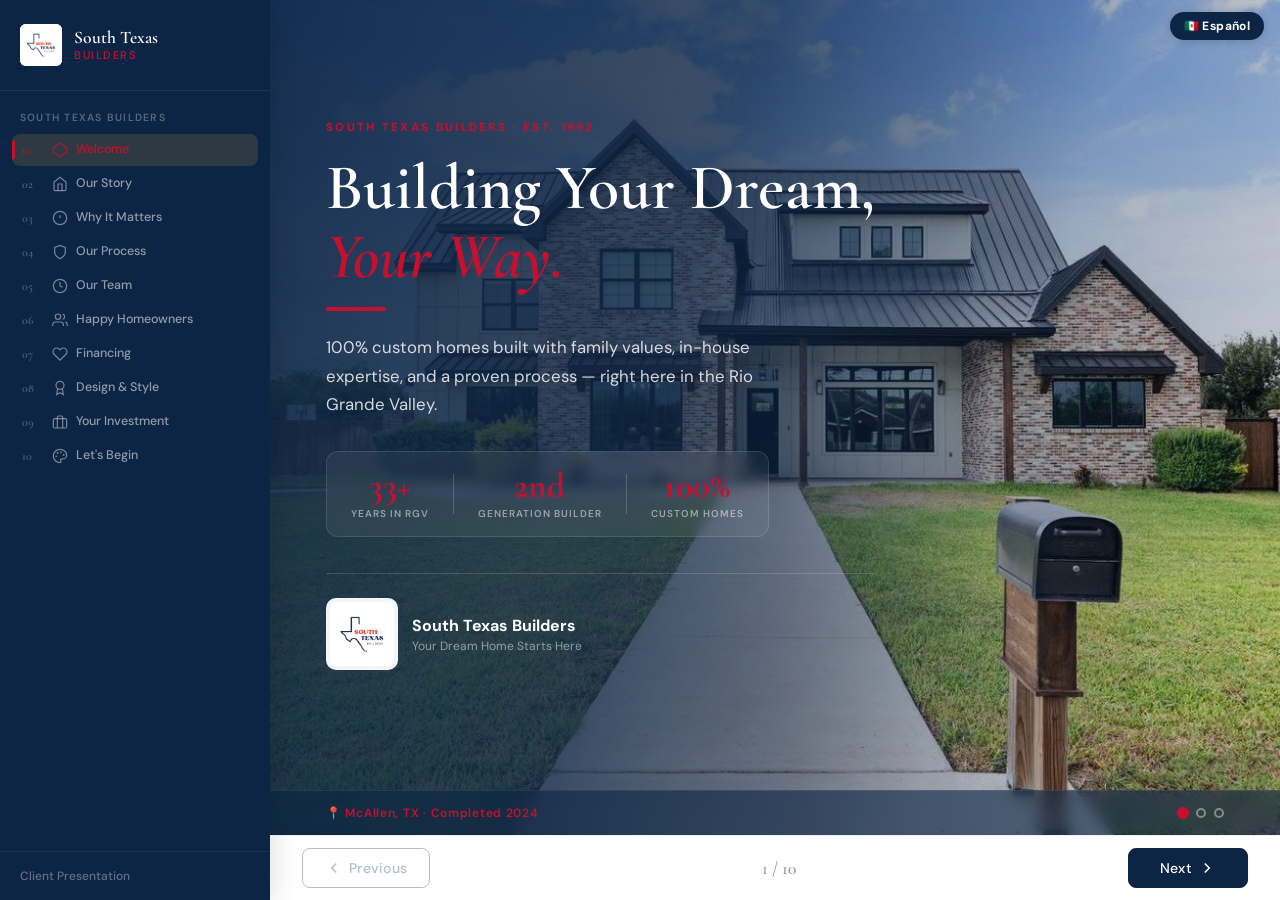
==== commit bd624341: "Note interior door height on the wall and plate-height specs The 9 ft wall line and the 10 ft plate " ====
--- a/index.html
+++ b/index.html
@@ -8,7 +8,7 @@
     <link rel="preconnect" href="https://fonts.googleapis.com" />
     <link rel="preconnect" href="https://fonts.gstatic.com" crossorigin />
     <link href="https://fonts.googleapis.com/css2?family=Cormorant+Garamond:ital,wght@0,300;0,400;0,500;0,600;0,700;1,300;1,400;1,500&family=DM+Sans:ital,opsz,wght@0,9..40,300;0,9..40,400;0,9..40,500;0,9..40,600;0,9..40,700;1,9..40,300;1,9..40,400&display=swap" rel="stylesheet" />
-    <script type="module" crossorigin src="/assets/index-jY09wo57.js"></script>
+    <script type="module" crossorigin src="/assets/index-1vIbw4kO.js"></script>
     <link rel="stylesheet" crossorigin href="/assets/index-zOQVvLWB.css">
   </head>
   <body>
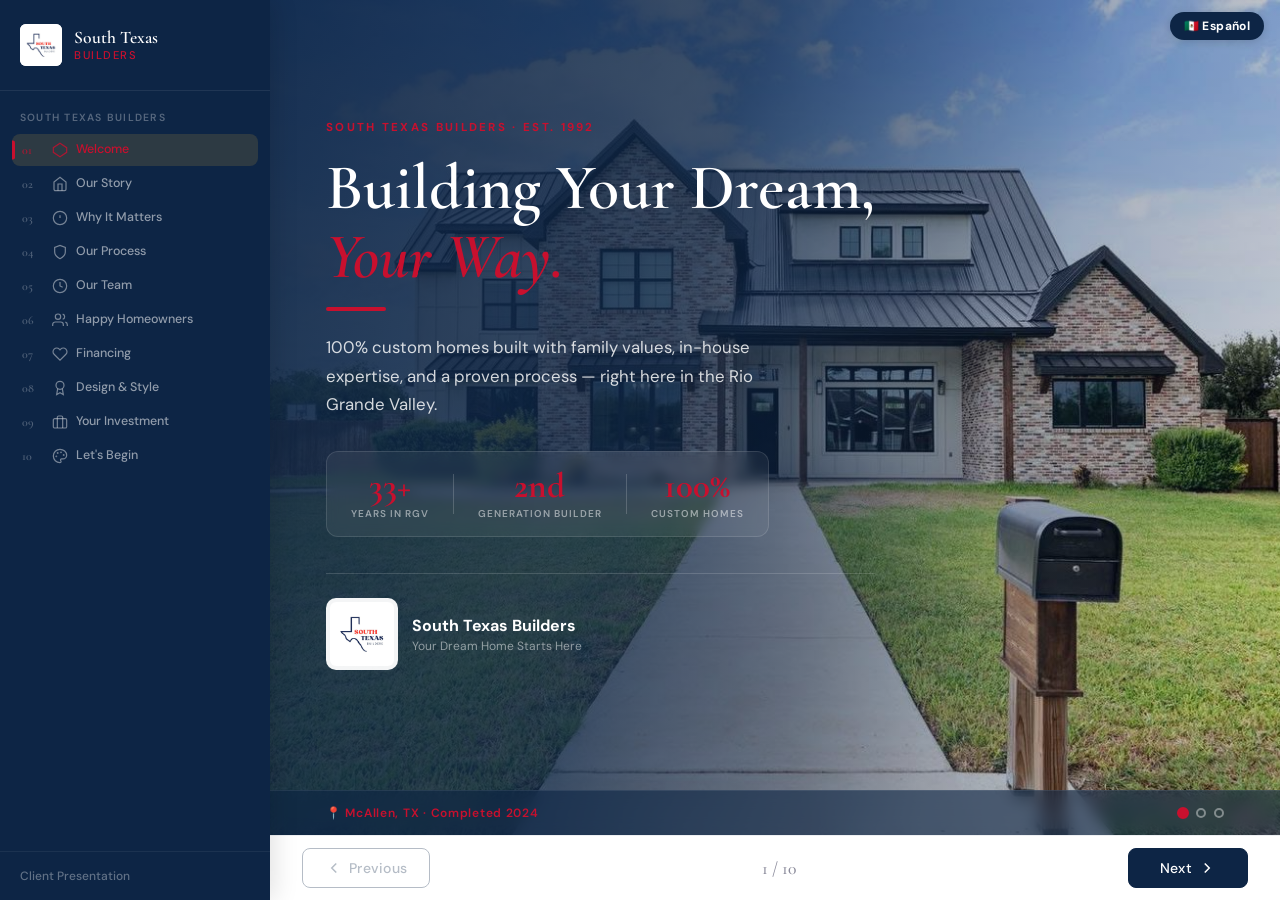
==== commit 7b437510: "Add door, lighting and exterior spec items to What's Included From the closer team's spec list, adde" ====
--- a/index.html
+++ b/index.html
@@ -8,7 +8,7 @@
     <link rel="preconnect" href="https://fonts.googleapis.com" />
     <link rel="preconnect" href="https://fonts.gstatic.com" crossorigin />
     <link href="https://fonts.googleapis.com/css2?family=Cormorant+Garamond:ital,wght@0,300;0,400;0,500;0,600;0,700;1,300;1,400;1,500&family=DM+Sans:ital,opsz,wght@0,9..40,300;0,9..40,400;0,9..40,500;0,9..40,600;0,9..40,700;1,9..40,300;1,9..40,400&display=swap" rel="stylesheet" />
-    <script type="module" crossorigin src="/assets/index-1vIbw4kO.js"></script>
+    <script type="module" crossorigin src="/assets/index-Rdpta0uJ.js"></script>
     <link rel="stylesheet" crossorigin href="/assets/index-zOQVvLWB.css">
   </head>
   <body>
